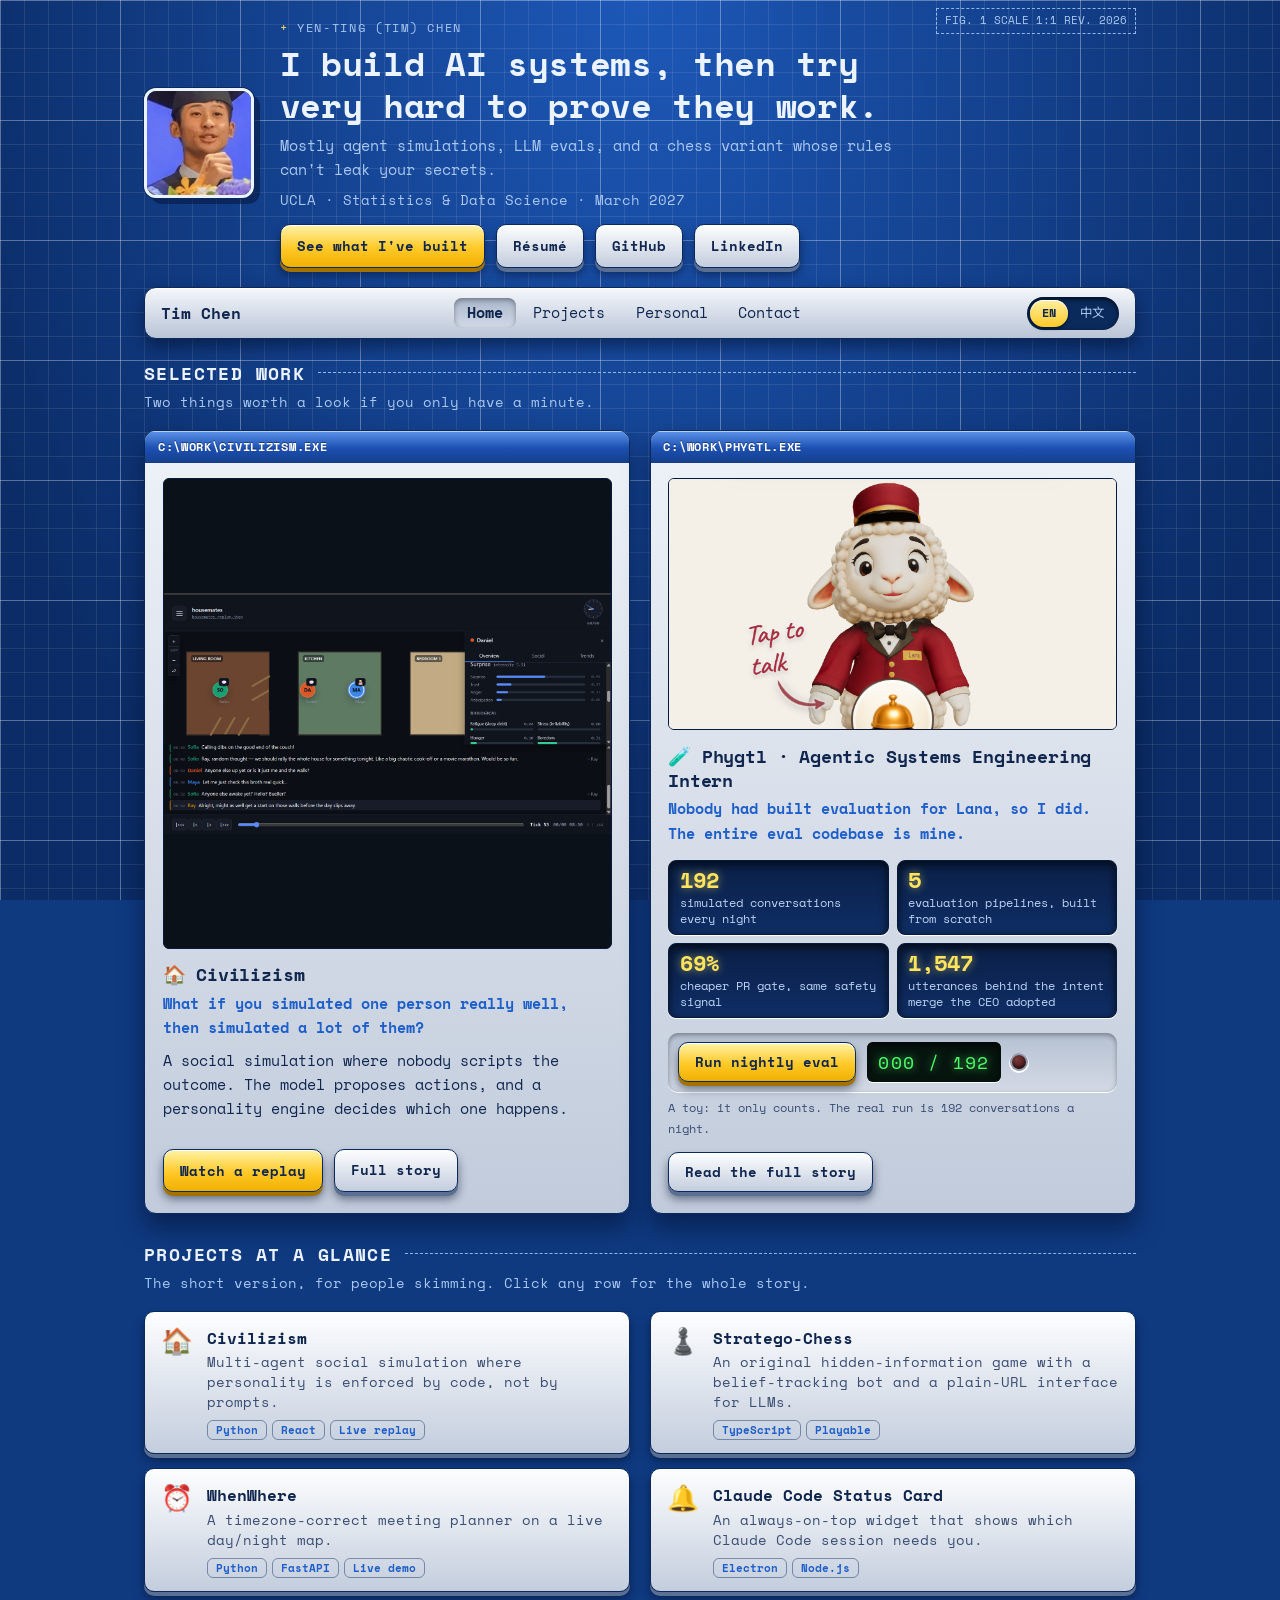
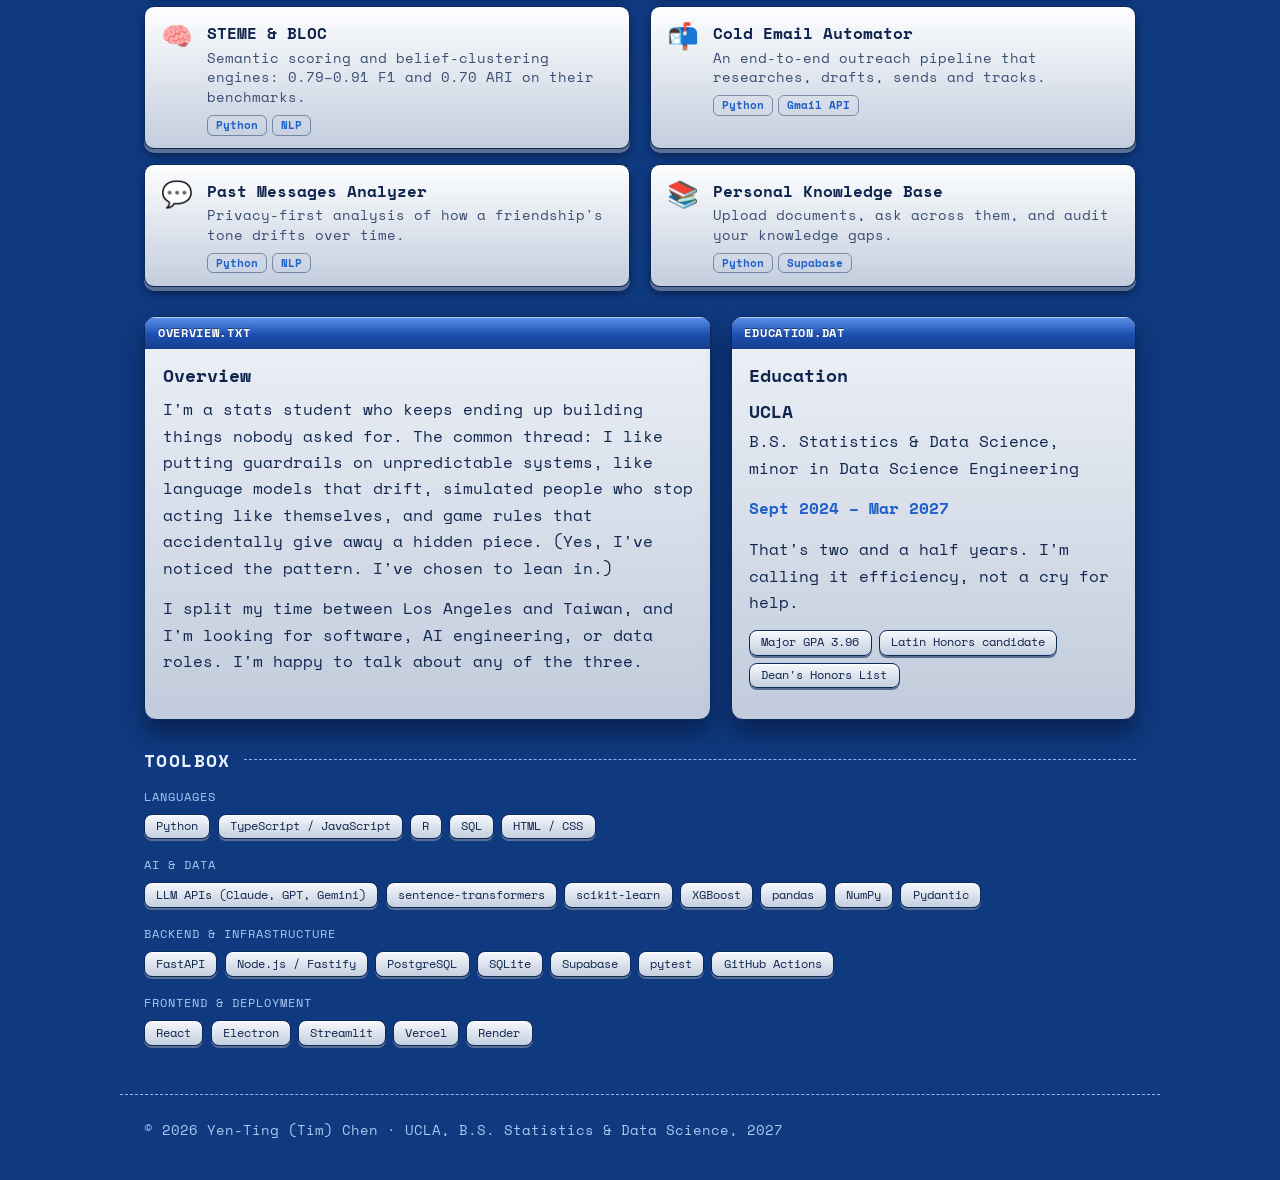
==== index.html @ 6eec53eb "Tighter hero, keycap spacing in popups, equal-height selected-work cards" ====
<!DOCTYPE html>
<html lang="en" data-lang="en">
<head>
  <meta charset="UTF-8">
  <meta name="viewport" content="width=device-width, initial-scale=1">
  <title>Yen-Ting (Tim) Chen | AI Systems &amp; Evaluation, UCLA Statistics &amp; Data Science</title>
  <meta name="description" content="Yen-Ting (Tim) Chen is a UCLA Statistics &amp; Data Science student (B.S. 2027) who builds multi-agent simulations (Civilizism), LLM evaluation systems and hidden-information games. Project stories, live demos and r&eacute;sum&eacute;s.">
  <link rel="canonical" href="https://tim-chen-yen-ting.github.io/">
  <meta name="msvalidate.01" content="0DEE81CCF1E363AD6EDBDA8877C09C7D">
  <meta property="og:type" content="website">
  <meta property="og:site_name" content="Yen-Ting (Tim) Chen">
  <meta property="og:title" content="Yen-Ting (Tim) Chen | AI Systems &amp; Evaluation, UCLA Statistics &amp; Data Science">
  <meta property="og:description" content="Yen-Ting (Tim) Chen is a UCLA Statistics &amp; Data Science student (B.S. 2027) who builds multi-agent simulations (Civilizism), LLM evaluation systems and hidden-information games. Project stories, live demos and r&eacute;sum&eacute;s.">
  <meta property="og:url" content="https://tim-chen-yen-ting.github.io/">
  <meta property="og:image" content="https://tim-chen-yen-ting.github.io/assets/img/civilizism.png">
  <meta property="og:locale" content="en_US">
  <meta property="og:locale:alternate" content="zh_TW">
  <meta name="twitter:card" content="summary_large_image">
  <script type="application/ld+json">{"@context": "https://schema.org", "@type": "Person", "name": "Yen-Ting Chen", "alternateName": ["Tim Chen", "Yen-Ting (Tim) Chen", "陳彥廷"], "url": "https://tim-chen-yen-ting.github.io/", "image": "https://tim-chen-yen-ting.github.io/assets/img/headshot.jpg", "description": "UCLA Statistics & Data Science student (B.S. 2027) who builds multi-agent simulations, LLM evaluation systems and hidden-information games.", "alumniOf": {"@type": "CollegeOrUniversity", "name": "University of California, Los Angeles"}, "knowsAbout": ["Multi-agent simulation", "LLM evaluation", "Statistics", "Machine learning", "Natural language processing", "Software engineering"], "sameAs": ["https://github.com/Tim-Chen-Yen-Ting", "https://www.linkedin.com/in/tim-chen-yen-ting"]}</script>
  <meta name="color-scheme" content="dark">
  <script>document.documentElement.classList.add("js");</script>
<link rel="preconnect" href="https://fonts.googleapis.com">
  <link rel="preconnect" href="https://fonts.gstatic.com" crossorigin>
  <link rel="stylesheet" href="https://fonts.googleapis.com/css2?family=Space+Mono:ital,wght@0,400;0,700;1,400&family=Noto+Sans+TC:wght@400;700&display=swap">
  <link rel="stylesheet" href="style.css?v=0407038a">
</head>
<body data-tab="home">
  <!-- Masthead: only shown on the About (home) tab. The tab bar below it sticks to the top on scroll. -->
  <div class="masthead">
    <div class="hero">
      <img class="headshot" src="assets/img/headshot.jpg" alt="Photo of Tim Chen" width="140" height="140">
      <div>
        <p class="eyebrow"><span lang="en">Yen-Ting (Tim) Chen</span><span lang="zh-Hant">陳彥廷 (Tim)</span></p>
        <h1><span lang="en">I build AI systems, then try very hard to prove they work.</span><span lang="zh-Hant">我打造 AI 系統，然後拚命證明它們真的有用。</span></h1>
        <p class="tagline" lang="en">Mostly agent simulations, LLM evals, and a chess variant whose rules can't leak your secrets.</p>
<p class="tagline" lang="zh-Hant">主要是多代理人模擬、LLM 評測，還有一款規則不會洩漏你秘密的西洋棋變體。</p>
        <p class="hero-meta"><span lang="en">UCLA · Statistics &amp; Data Science · March 2027</span><span lang="zh-Hant">UCLA · 統計與資料科學 · 2027 年 3 月</span></p>
        <p class="links">
          <a class="button" href="#projects"><span lang="en">See what I've built</span><span lang="zh-Hant">看看我做了什麼</span></a>
          <button type="button" class="button ghost" data-open="d-resume"><span lang="en">Résumé</span><span lang="zh-Hant">履歷</span></button>
          <a class="button ghost" href="https://github.com/Tim-Chen-Yen-Ting"><span lang="en">GitHub</span><span lang="zh-Hant">GitHub</span></a>
          <a class="button ghost" href="https://www.linkedin.com/in/tim-chen-yen-ting"><span lang="en">LinkedIn</span><span lang="zh-Hant">LinkedIn</span></a>
        </p>
      </div>
    </div>
  </div>

  <div class="tabbar">
    <div class="tabbar-inner">
      <a class="logo" href="#home"><span lang="en">Tim Chen</span><span lang="zh-Hant">陳彥廷 (Tim)</span></a>
      <nav id="tabs" aria-label="Sections">
        <a href="#home"><span lang="en">Home</span><span lang="zh-Hant">首頁</span></a>
        <a href="#projects"><span lang="en">Projects</span><span lang="zh-Hant">專案</span></a>
        <a href="#personal"><span lang="en">Personal</span><span lang="zh-Hant">個人</span></a>
        <a href="#contact"><span lang="en">Contact</span><span lang="zh-Hant">聯絡</span></a>
      </nav>
      <div class="lang-toggle" role="group" aria-label="Language">
        <button type="button" data-set-lang="en">EN</button>
        <button type="button" data-set-lang="zh-Hant">中文</button>
      </div>
    </div>
  </div>

  <main>

    <!-- ===================== 1. ABOUT ===================== -->
    <section class="panel" id="panel-home" aria-label="Home">
      <div class="block selected">
        <h2><span lang="en">Selected work</span><span lang="zh-Hant">精選作品</span></h2>
        <p class="meta" lang="en">Two things worth a look if you only have a minute.</p>
<p class="meta" lang="zh-Hant">如果你只有一分鐘，看這兩樣就夠了。</p>
        <div class="selected-grid">
          <div class="selected-card clickable" role="button" tabindex="0" data-open="d-civilizism" data-title="C:\WORK\CIVILIZISM.EXE">
            <img class="thumb-wide" src="assets/img/civilizism.png" alt="Civilizism replay viewer" loading="lazy">
            <h3>🏠 Civilizism</h3>
            <p class="hook" lang="en">What if you simulated one person really well, then simulated a lot of them?</p>
<p class="hook" lang="zh-Hant">如果你把一個人模擬得夠好，再模擬很多個，會怎樣？</p>
            <p lang="en">A social simulation where nobody scripts the outcome. The model proposes actions, and a personality engine decides which one happens.</p>
<p lang="zh-Hant">一個沒人編劇本的社會模擬。模型負責提議行動，由人格引擎決定哪一個真的發生。</p>
            <p class="links"><a class="button" href="https://civilizism.vercel.app/viewer"><span lang="en">Watch a replay</span><span lang="zh-Hant">觀看回放</span></a> <button type="button" class="button ghost" data-open="d-civilizism"><span lang="en">Full story</span><span lang="zh-Hant">完整故事</span></button></p>
          </div>
          <div class="selected-card clickable" role="button" tabindex="0" data-open="d-phygtl" data-title="C:\WORK\PHYGTL.EXE">
            <img class="thumb-wide" src="assets/img/lana_wide.png" alt="Lana, Phygtl's AI concierge" loading="lazy">
            <h3>🧪 <span lang="en">Phygtl · Agentic Systems Engineering Intern</span><span lang="zh-Hant">Phygtl · Agentic Systems Engineering 實習生</span></h3>
            <p class="hook" lang="en">Nobody had built evaluation for Lana, so I did. The entire eval codebase is mine.</p>
<p class="hook" lang="zh-Hant">沒有人替 Lana 建過評測，所以我來建。整個 eval 程式碼庫都是我的。</p>
            <div class="stats">
              <div class="stat"><b>192</b><span><span lang="en">simulated conversations every night</span><span lang="zh-Hant">每晚的模擬對話</span></span></div>
              <div class="stat"><b>5</b><span><span lang="en">evaluation pipelines, built from scratch</span><span lang="zh-Hant">從零打造的評測管線</span></span></div>
              <div class="stat"><b>69%</b><span><span lang="en">cheaper PR gate, same safety signal</span><span lang="zh-Hant">PR 閘門成本降低，安全訊號不變</span></span></div>
              <div class="stat"><b>1,547</b><span><span lang="en">utterances behind the intent merge the CEO adopted</span><span lang="zh-Hant">支撐意圖合併的測試句數，CEO 採納</span></span></div>
            </div>
            <div class="gizmo">
              <button type="button" class="button" id="runbtn"><span lang="en">Run nightly eval</span><span lang="zh-Hant">執行每晚評測</span></button>
              <span class="lcd" id="lcd" role="status" aria-live="polite">000 / 192</span>
              <i class="led" id="led" aria-hidden="true"></i>
            </div>
            <p class="note" lang="en">A toy: it only counts. The real run is 192 conversations a night.</p>
<p class="note" lang="zh-Hant">只是個玩具，只會數數。真正的評測每晚跑 192 場對話。</p>
            <p class="links"><button type="button" class="button ghost" data-open="d-phygtl"><span lang="en">Read the full story</span><span lang="zh-Hant">閱讀完整故事</span></button></p>
          </div>
        </div>
      </div>


      <div class="block">
        <h2><span lang="en">Projects at a glance</span><span lang="zh-Hant">專案一覽</span></h2>
        <p class="meta" lang="en">The short version, for people skimming. Click any row for the whole story.</p>
<p class="meta" lang="zh-Hant">給快速瀏覽的人看的精簡版。點任何一列看完整故事。</p>
        <div class="glance">
        <button class="glance-item" data-open="d-civilizism">
          <span class="glance-emoji" aria-hidden="true">🏠</span>
          <span class="glance-main">
            <span class="glance-title">Civilizism</span>
            <span class="glance-text"><span lang="en">Multi-agent social simulation where personality is enforced by code, not by prompts.</span><span lang="zh-Hant">多代理人社會模擬：人格由程式碼強制執行，而不是靠 prompt。</span></span>
            <span class="glance-badges"><i>Python</i><i>React</i><i><span lang="en">Live replay</span><span lang="zh-Hant">線上回放</span></i></span>
          </span>
        </button>
        <button class="glance-item" data-open="d-stratego">
          <span class="glance-emoji" aria-hidden="true">♟️</span>
          <span class="glance-main">
            <span class="glance-title"><span lang="en">Stratego-Chess</span><span lang="zh-Hant">行軍西洋棋</span></span>
            <span class="glance-text"><span lang="en">An original hidden-information game with a belief-tracking bot and a plain-URL interface for LLMs.</span><span lang="zh-Hant">原創的暗棋遊戲，有追蹤信念的機器人，以及讓 LLM 用純網址對戰的介面。</span></span>
            <span class="glance-badges"><i>TypeScript</i><i><span lang="en">Playable</span><span lang="zh-Hant">可試玩</span></i></span>
          </span>
        </button>
        <button class="glance-item" data-open="d-whenwhere">
          <span class="glance-emoji" aria-hidden="true">⏰</span>
          <span class="glance-main">
            <span class="glance-title">WhenWhere</span>
            <span class="glance-text"><span lang="en">A timezone-correct meeting planner on a live day/night map.</span><span lang="zh-Hant">在即時日夜地圖上、時區正確的會議時間規劃工具。</span></span>
            <span class="glance-badges"><i>Python</i><i>FastAPI</i><i><span lang="en">Live demo</span><span lang="zh-Hant">線上展示</span></i></span>
          </span>
        </button>
        <button class="glance-item" data-open="d-statuscard">
          <span class="glance-emoji" aria-hidden="true">🔔</span>
          <span class="glance-main">
            <span class="glance-title">Claude Code Status Card</span>
            <span class="glance-text"><span lang="en">An always-on-top widget that shows which Claude Code session needs you.</span><span lang="zh-Hant">置頂小工具，告訴你哪個 Claude Code session 在等你。</span></span>
            <span class="glance-badges"><i>Electron</i><i>Node.js</i></span>
          </span>
        </button>
        <button class="glance-item" data-open="d-steme">
          <span class="glance-emoji" aria-hidden="true">🧠</span>
          <span class="glance-main">
            <span class="glance-title">STEME &amp; BLOC</span>
            <span class="glance-text"><span lang="en">Semantic scoring and belief-clustering engines: 0.79–0.91 F1 and 0.70 ARI on their benchmarks.</span><span lang="zh-Hant">語意評分與信念分群引擎：基準測試 F1 為 0.79–0.91，ARI 為 0.70。</span></span>
            <span class="glance-badges"><i>Python</i><i>NLP</i></span>
          </span>
        </button>
        <button class="glance-item" data-open="d-coldemail">
          <span class="glance-emoji" aria-hidden="true">📬</span>
          <span class="glance-main">
            <span class="glance-title">Cold Email Automator</span>
            <span class="glance-text"><span lang="en">An end-to-end outreach pipeline that researches, drafts, sends and tracks.</span><span lang="zh-Hant">端到端的開發信流程：研究、撰寫、寄出、追蹤。</span></span>
            <span class="glance-badges"><i>Python</i><i>Gmail API</i></span>
          </span>
        </button>
        <button class="glance-item" data-open="d-messages">
          <span class="glance-emoji" aria-hidden="true">💬</span>
          <span class="glance-main">
            <span class="glance-title">Past Messages Analyzer</span>
            <span class="glance-text"><span lang="en">Privacy-first analysis of how a friendship's tone drifts over time.</span><span lang="zh-Hant">以隱私為先，分析一段友情的語氣如何隨時間漂移。</span></span>
            <span class="glance-badges"><i>Python</i><i>NLP</i></span>
          </span>
        </button>
        <button class="glance-item" data-open="d-pkb">
          <span class="glance-emoji" aria-hidden="true">📚</span>
          <span class="glance-main">
            <span class="glance-title"><span lang="en">Personal Knowledge Base</span><span lang="zh-Hant">個人知識庫</span></span>
            <span class="glance-text"><span lang="en">Upload documents, ask across them, and audit your knowledge gaps.</span><span lang="zh-Hant">上傳文件、跨文件提問，並審計你的知識缺口。</span></span>
            <span class="glance-badges"><i>Python</i><i>Supabase</i></span>
          </span>
        </button>
        </div>
      </div>

      <div class="two-col">
        <div class="block" data-title="OVERVIEW.TXT">
          <h2><span lang="en">Overview</span><span lang="zh-Hant">概覽</span></h2>
          <p lang="en">I'm a stats student who keeps ending up building things nobody asked for. The common thread: I like putting guardrails on unpredictable systems, like language models that drift, simulated people who stop acting like themselves, and game rules that accidentally give away a hidden piece. (Yes, I've noticed the pattern. I've chosen to lean in.)</p>
<p lang="zh-Hant">我是個統計系學生，老是在做一些沒人拜託我做的東西。共通點是：我喜歡替不可預測的系統套上護欄，例如會漂移的語言模型、演著演著就不像自己的模擬人物，還有不小心洩漏暗棋的遊戲規則。（對，我注意到這個規律了，而且我決定擁抱它。）</p>
          <p lang="en">I split my time between Los Angeles and Taiwan, and I'm looking for software, AI engineering, or data roles. I'm happy to talk about any of the three.</p>
<p lang="zh-Hant">我的時間分在洛杉磯和台灣之間，正在找軟體工程、AI 工程或資料相關的工作，三種都很樂意聊。</p>
        </div>
        <div class="block" data-title="EDUCATION.DAT">
          <h2><span lang="en">Education</span><span lang="zh-Hant">學歷</span></h2>
          <p class="edu-school">UCLA</p>
          <p lang="en">B.S. Statistics &amp; Data Science, minor in Data Science Engineering</p>
<p lang="zh-Hant">統計與資料科學學士，輔修資料科學工程</p>
          <p class="edu-dates"><span lang="en">Sept 2024 – Mar 2027</span><span lang="zh-Hant">2024 年 9 月 – 2027 年 3 月</span></p>
          <p lang="en">That's two and a half years. I'm calling it efficiency, not a cry for help.</p>
<p lang="zh-Hant">兩年半。我稱之為效率，不是求救訊號。</p>
          <p class="chips"><span><span lang="en">Major GPA 3.96</span><span lang="zh-Hant">主修 GPA 3.96</span></span><span><span lang="en">Latin Honors candidate</span><span lang="zh-Hant">拉丁榮譽候選</span></span><span><span lang="en">Dean's Honors List</span><span lang="zh-Hant">院長榮譽榜</span></span></p>
        </div>
      </div>

      <div class="block">
        <h2><span lang="en">Toolbox</span><span lang="zh-Hant">工具箱</span></h2>
        <div class="toolbox">
          <p class="tool-label"><span lang="en">Languages</span><span lang="zh-Hant">程式語言</span></p>
          <p class="chips"><span>Python</span><span>TypeScript / JavaScript</span><span>R</span><span>SQL</span><span>HTML / CSS</span></p>
          <p class="tool-label"><span lang="en">AI &amp; data</span><span lang="zh-Hant">AI 與資料</span></p>
          <p class="chips"><span><span lang="en">LLM APIs (Claude, GPT, Gemini)</span><span lang="zh-Hant">LLM API（Claude、GPT、Gemini）</span></span><span>sentence-transformers</span><span>scikit-learn</span><span>XGBoost</span><span>pandas</span><span>NumPy</span><span>Pydantic</span></p>
          <p class="tool-label"><span lang="en">Backend &amp; infrastructure</span><span lang="zh-Hant">後端與基礎設施</span></p>
          <p class="chips"><span>FastAPI</span><span>Node.js / Fastify</span><span>PostgreSQL</span><span>SQLite</span><span>Supabase</span><span>pytest</span><span>GitHub Actions</span></p>
          <p class="tool-label"><span lang="en">Frontend &amp; deployment</span><span lang="zh-Hant">前端與部署</span></p>
          <p class="chips"><span>React</span><span>Electron</span><span>Streamlit</span><span>Vercel</span><span>Render</span></p>
        </div>
      </div>
    </section>

    <!-- ===================== 2. PROJECTS ===================== -->
    <section class="panel" id="panel-projects" aria-label="Projects">
      <h2 class="panel-title"><span lang="en">Projects</span><span lang="zh-Hant">專案</span></h2>
      <p class="panel-sub" lang="en">Click anything for the full story: the problem, the fix, and the bugs that made me question my life choices.</p>
<p class="panel-sub" lang="zh-Hant">點任何一張卡片看完整故事：問題、解法，還有那些讓我懷疑人生的 bug。</p>

      <div class="gallery">

        <button class="tile" data-open="d-civilizism" data-title="C:\WORK\CIVILIZISM.EXE">
          <span class="thumb "><img src="assets/img/civilizism.png" alt="Civilizism replay viewer" loading="lazy"></span>
          <span class="tile-body">
            <span class="tile-title">🏠 Civilizism</span>
            <span class="tile-q"><span lang="en">What if you simulated one person really well, then simulated a lot of them?</span><span lang="zh-Hant">如果你把一個人模擬得夠好，再模擬很多個，會怎樣？</span></span>
            <span class="tile-a"><span lang="en">A social simulation where nobody scripts the outcome. Beliefs and relationships are just a side effect.</span><span lang="zh-Hant">一個沒人編劇本的社會模擬。信念與關係只是副作用。</span></span>
            <span class="tile-more"><span lang="en">Open →</span><span lang="zh-Hant">展開 →</span></span>
          </span>
        </button>
        <button class="tile" data-open="d-stratego" data-title="C:\WORK\STRATEGO.EXE">
          <span class="thumb "><img src="assets/img/stratego.png" alt="Stratego-Chess game screenshot" loading="lazy"></span>
          <span class="tile-body">
            <span class="tile-title"><span lang="en">♟️ Stratego-Chess</span><span lang="zh-Hant">♟️ 行軍西洋棋 Stratego-Chess</span></span>
            <span class="tile-q"><span lang="en">What if chess no longer has a 100% capture rate?</span><span lang="zh-Hant">如果西洋棋的吃子不再是 100% 成功呢？</span></span>
            <span class="tile-a"><span lang="en">The child of Chess and Stratego. Pieces move like chess, but secret ranks decide who wins the fight.</span><span lang="zh-Hant">西洋棋和行軍棋的孩子。棋子走法像西洋棋，但暗藏的階級決定誰贏。</span></span>
            <span class="tile-more"><span lang="en">Open →</span><span lang="zh-Hant">展開 →</span></span>
          </span>
        </button>
        <button class="tile" data-open="d-whenwhere" data-title="C:\WORK\WHENWHERE.EXE">
          <span class="thumb "><img src="assets/img/whenwhere.png" alt="WhenWhere world map" loading="lazy"></span>
          <span class="tile-body">
            <span class="tile-title">⏰ WhenWhere</span>
            <span class="tile-q"><span lang="en">What if you need to find some time to meet a friend on the other side of the globe?</span><span lang="zh-Hant">如果你要跟地球另一端的朋友找時間見面呢？</span></span>
            <span class="tile-a"><span lang="en">A day/night map that shows when everyone overlaps, and who else could still join.</span><span lang="zh-Hant">在日夜地圖上看大家的空檔何時重疊，還有哪些城市也能加入。</span></span>
            <span class="tile-more"><span lang="en">Open →</span><span lang="zh-Hant">展開 →</span></span>
          </span>
        </button>
        <button class="tile" data-open="d-statuscard" data-title="C:\WORK\STATUSCARD.EXE">
          <span class="thumb contain"><img src="assets/img/statuscard.png" alt="Claude Code Status Card" loading="lazy"></span>
          <span class="tile-body">
            <span class="tile-title">🔔 Claude Code Status Card</span>
            <span class="tile-q"><span lang="en">What if you could tell which Claude Code session needs you without alt-tabbing through all of them?</span><span lang="zh-Hant">如果你不用切視窗，就知道哪個 Claude Code session 在等你呢？</span></span>
            <span class="tile-a"><span lang="en">A tiny always-on-top card per session: blue is working, red is &quot;come here&quot;, green is done.</span><span lang="zh-Hant">每個 session 一張置頂小卡：藍色是工作中，紅色是「快過來」，綠色是完成。</span></span>
            <span class="tile-more"><span lang="en">Open →</span><span lang="zh-Hant">展開 →</span></span>
          </span>
        </button>
        <button class="tile" data-open="d-steme" data-title="C:\WORK\STEME.EXE">
          <span class="thumb contain"><img src="assets/img/steme_bloc.png" alt="STEME and BLOC benchmark results" loading="lazy"></span>
          <span class="tile-body">
            <span class="tile-title">🧠 STEME &amp; BLOC</span>
            <span class="tile-q"><span lang="en">What if you could turn &quot;sincerity&quot; into a number without calling an LLM every time?</span><span lang="zh-Hant">如果不用每次呼叫 LLM，就能把「真誠」變成數字呢？</span></span>
            <span class="tile-a"><span lang="en">Two research engines under Civilizism: semantic scoring and incremental belief clustering.</span><span lang="zh-Hant">Civilizism 底下的兩個研究引擎：語意評分與增量式信念分群。</span></span>
            <span class="tile-more"><span lang="en">Open →</span><span lang="zh-Hant">展開 →</span></span>
          </span>
        </button>
        <button class="tile" data-open="d-coldemail" data-title="C:\WORK\COLDEMAIL.EXE">
          <span class="thumb "><img src="assets/img/coldemail.png" alt="Cold Email Automator pipeline diagram" loading="lazy"></span>
          <span class="tile-body">
            <span class="tile-title">📬 Cold Email Automator</span>
            <span class="tile-q"><span lang="en">What if the job hunt did its own legwork?</span><span lang="zh-Hant">如果求職的跑腿工作能自己做完呢？</span></span>
            <span class="tile-a"><span lang="en">Researches who to contact, drafts a note around something specific, sends it, tracks replies.</span><span lang="zh-Hant">研究該聯絡誰、圍繞一個具體切入點寫信、寄出、追蹤回覆。</span></span>
            <span class="tile-more"><span lang="en">Open →</span><span lang="zh-Hant">展開 →</span></span>
          </span>
        </button>
        <button class="tile" data-open="d-messages" data-title="C:\WORK\MESSAGES.EXE">
          <span class="thumb "><img src="assets/img/messages.png" alt="Past Messages Analyzer pipeline diagram" loading="lazy"></span>
          <span class="tile-body">
            <span class="tile-title">💬 Past Messages Analyzer</span>
            <span class="tile-q"><span lang="en">What if you could watch a friendship's tone drift over time?</span><span lang="zh-Hant">如果你能看見一段友情的語氣如何隨時間漂移呢？</span></span>
            <span class="tile-a"><span lang="en">Turns old Messenger and Instagram exports into a database and tracks the drift. Weirdly emotional for stats.</span><span lang="zh-Hant">把舊的 Messenger 與 Instagram 紀錄變成資料庫並追蹤漂移。對統計專題來說情緒過於豐富。</span></span>
            <span class="tile-more"><span lang="en">Open →</span><span lang="zh-Hant">展開 →</span></span>
          </span>
        </button>
        <button class="tile" data-open="d-pkb" data-title="C:\WORK\PKB.EXE">
          <span class="thumb "><img src="assets/img/pkb.png" alt="Personal Knowledge Base chat screen" loading="lazy"></span>
          <span class="tile-body">
            <span class="tile-title">📚 Personal Knowledge Base</span>
            <span class="tile-q"><span lang="en">What if your notes could tell you what you're missing?</span><span lang="zh-Hant">如果你的筆記能告訴你還缺什麼呢？</span></span>
            <span class="tile-a"><span lang="en">Drop in documents, ask questions across them, and get an audit of where the gaps are.</span><span lang="zh-Hant">丟進文件、跨文件提問，還有知識缺口審計。</span></span>
            <span class="tile-more"><span lang="en">Open →</span><span lang="zh-Hant">展開 →</span></span>
          </span>
        </button>
      </div>
    </section>

    <!-- ===================== 3. PERSONAL ===================== -->
    <section class="panel" id="panel-personal" aria-label="Personal">
      <h2 class="panel-title"><span lang="en">The non-work me</span><span lang="zh-Hant">工作以外的我</span></h2>
      <p class="panel-sub" lang="en">Strong opinions, held loosely. Mostly about anime and food.</p>
<p class="panel-sub" lang="zh-Hant">強烈的意見，鬆鬆地持有。主要關於動漫和食物。</p>

      <article class="block novel" data-title="NOVEL.DOC">
        <h3><span lang="en">📖 The Unobserved</span><span lang="zh-Hant">📖 《未然？已然。》</span></h3>
        <p class="hook" lang="en">What if your power depended on how sharply you understood reality?</p>
<p class="hook" lang="zh-Hant">如果你的力量取決於你對現實理解得多銳利呢？</p>
        <p class="meta" lang="en">An original fantasy novel · Traditional Chinese · in progress</p>
<p class="meta" lang="zh-Hant">原創奇幻小說 · 繁體中文 · 撰寫中</p>
        <p lang="en">In this world, every attack on a living opponent gets turned into a hallucination, so their body stays untouched until you break their mind first. At the center are a boy who sealed away his ability to feel, and a girl who senses every possibility, including the ones she kills by choosing.</p>
<p lang="zh-Hant">在這個世界裡，對活人的任何攻擊都會被轉化成幻覺，所以在你擊潰對方的心智之前，他的身體毫髮無傷。故事中心是一個封印了感受能力的少年，和一個能感知所有可能性、包括她因做出選擇而扼殺的那些可能性的少女。</p>
        <p lang="en">Right now it's a world, a cast, and a storyboard through the first arc, planned to run past 800,000 words. The prose is the part I'm putting off. (The plan is AI help filling in between my beats, with me reviewing, and the repo says so openly.)</p>
<p lang="zh-Hant">目前它是一個世界、一群角色，以及涵蓋第一篇章的分鏡，預計寫到超過 80 萬字。正文是我在拖延的部分。（計畫是由 AI 在我的劇情節點之間補寫、我負責審稿，而且 repo 裡有公開寫明。）</p>
        <p class="links"><a class="button ghost" href="https://github.com/Tim-Chen-Yen-Ting/Design-The_Unobserved"><span lang="en">Read the world design</span><span lang="zh-Hant">閱讀世界設定</span></a></p>
      </article>

      <h3 class="subhead"><span lang="en">Favorites</span><span lang="zh-Hant">最愛</span></h3>
      <div class="facts">
        <article class="fact" data-title="FAVORITE.DAT">
          <p class="fact-label">🏐 <span lang="en">Sport</span><span lang="zh-Hant">運動</span></p>
          <p lang="en">Volleyball. I play badly, but who can reject a sport that gives you a valid excuse to roll on the floor? Also, Haikyu is fire.</p>
<p lang="zh-Hant">排球。我打得很爛，但誰能拒絕一個讓你有正當理由在地上打滾的運動？還有，《排球少年》超神。</p>
        </article>
        <article class="fact" data-title="FAVORITE.DAT">
          <p class="fact-label">🏴‍☠️ <span lang="en">Anime</span><span lang="zh-Hant">動漫</span></p>
          <p lang="en">One Piece. The only anime better than One Piece is One Piece before the time skip. After the time skip... that's hard to say... Oda, I know you can do better.</p>
<p lang="zh-Hant">《海賊王》。唯一比《海賊王》更好看的動漫，是時間跳躍前的《海賊王》。時間跳躍後嘛…這不好說…尾田老師，我知道你可以更好的。</p>
        </article>
        <article class="fact" data-title="FAVORITE.DAT">
          <p class="fact-label">📚 <span lang="en">Light novel</span><span lang="zh-Hant">輕小說</span></p>
          <p lang="en">No Game No Life. Yuu Kamiya, where is the new volume? It's been ten years. Also, your books are a bit too smart for me, but that's what a battle of wits is.</p>
<p lang="zh-Hant">《遊戲人生》。榎宮祐老師，新的一集呢？已經十年了。還有，你的書對我來說有點太聰明了，但這就是鬥智。</p>
        </article>
        <article class="fact" data-title="FAVORITE.DAT">
          <p class="fact-label">🎤 <span lang="en">Artist</span><span lang="zh-Hant">歌手</span></p>
          <p lang="en">The globally renowned pick: JJ Lin. The hot take: Ren Ran, no hesitation. I have a 15-hour Spotify playlist of only Ren Ran songs, and I didn't even know Spotify had that many.</p>
<p lang="zh-Hant">舉世聞名的選擇：林俊傑。冷門的看法：任然，毫不猶豫。我有一個 15 小時、全是任然的 Spotify 歌單，我甚至不知道 Spotify 上有那麼多任然的歌。</p>
        </article>
        <article class="fact" data-title="FAVORITE.DAT">
          <p class="fact-label">🍜 <span lang="en">Food</span><span lang="zh-Hant">食物</span></p>
          <p lang="en">Lu wei (Taiwanese braised street snacks), no hesitation. Stir-fried noodles are a close second. In the US the closest thing is malatang, which is somehow expensive, so my US pick is Chick-fil-A. Thinking about it is making me want some right now.</p>
<p lang="zh-Hant">滷味，毫不猶豫。炒麵是第二名。在美國最接近的是麻辣燙，但它貴得莫名其妙，所以我的美國首選是 Chick-fil-A。想到這裡我現在就想吃。</p>
        </article>
        <article class="fact" data-title="FAVORITE.DAT">
          <p class="fact-label">🐻 <span lang="en">School</span><span lang="zh-Hant">學校</span></p>
          <p lang="en">U! C! L! A! Fight, fight, fight! I'm convinced the eight clap is written in our DNA.</p>
<p lang="zh-Hant">U！C！L！A！Fight, fight, fight！我深信八拍掌（eight clap）已經寫進我們的 DNA 裡。</p>
        </article>
        <article class="fact" data-title="FAVORITE.DAT">
          <p class="fact-label">💬 <span lang="en">Quote</span><span lang="zh-Hant">名言</span></p>
          <p lang="en">&quot;We do these things not because they are easy, but because we thought they were going to be easy.&quot; John F. Kennedy did not say this. Maciej Cegłowski did.</p>
<p lang="zh-Hant">「我們做這些事，不是因為它們容易，而是因為我們以為它們會很容易。」甘迺迪沒說過這句話，是 Maciej Cegłowski 說的。</p>
        </article>
        <article class="fact" data-title="FAVORITE.DAT">
          <p class="fact-label">😴 <span lang="en">Spare time</span><span lang="zh-Hant">閒暇時間</span></p>
          <p lang="en">Sleep and reading light novels when I'm broke, whiskey tasting when I'm rich. I'm a college student, so you can guess which one wins.</p>
<p lang="zh-Hant">窮的時候睡覺、看輕小說，有錢的時候品威士忌。我是大學生，所以你可以猜猜哪個比較常發生。</p>
        </article>
      </div>
    </section>

    <!-- ===================== 4. CONTACT ===================== -->
    <section class="panel" id="panel-contact" aria-label="Contact">
      <h2 class="panel-title"><span lang="en">Say hi</span><span lang="zh-Hant">打聲招呼</span></h2>
      <p class="panel-sub" lang="en">Email is the fastest way to reach me. I split my time between the US and Taiwan, so phone reception is a coin flip.</p>
<p class="panel-sub" lang="zh-Hant">最快的聯絡方式是電子郵件。我的時間分在美國和台灣之間，所以手機訊號是擲硬幣。</p>

      <p class="links">
        <a class="button" href="mailto:timchen56789@gmail.com"><span lang="en">Email</span><span lang="zh-Hant">寄信</span></a>
        <a class="button ghost" href="https://www.linkedin.com/in/tim-chen-yen-ting"><span lang="en">LinkedIn</span><span lang="zh-Hant">LinkedIn</span></a>
        <a class="button ghost" href="https://github.com/Tim-Chen-Yen-Ting"><span lang="en">GitHub</span><span lang="zh-Hant">GitHub</span></a>
      </p>

      <h3 class="subhead"><span lang="en">Resumes</span><span lang="zh-Hant">履歷</span></h3>
      <p class="panel-sub" lang="en">Same person, three framings. Grab whichever fits the role.</p>
<p class="panel-sub" lang="zh-Hant">同一個人，三種包裝。挑適合該職缺的那份。</p>
      <div class="downloads">
        <a class="download" href="assets/resumes/YenTing_Tim_Chen_Resume_SWE.pdf"><strong><span lang="en">Software engineering</span><span lang="zh-Hant">軟體工程</span></strong><span>PDF</span></a>
        <a class="download" href="assets/resumes/YenTing_Tim_Chen_Resume_FDE.pdf"><strong><span lang="en">Forward-deployed engineering</span><span lang="zh-Hant">Forward-deployed 工程</span></strong><span>PDF</span></a>
        <a class="download" href="assets/resumes/YenTing_Tim_Chen_Resume_StatsDS.pdf"><strong><span lang="en">Statistics &amp; data science</span><span lang="zh-Hant">統計與資料科學</span></strong><span>PDF</span></a>
        <a class="download" href="assets/resumes/YenTing_Tim_Chen_CV.pdf"><strong><span lang="en">Full CV</span><span lang="zh-Hant">完整 CV</span></strong><span><span lang="en">PDF · everything, all of it</span><span lang="zh-Hant">PDF · 全部，一個不漏</span></span></a>
      </div>

      <div class="two-col">
        <div class="block" data-title="CHEAT_SHEET.TXT">
          <h2><span lang="en">The recruiter cheat sheet</span><span lang="zh-Hant">招募人員速查表</span></h2>
          <dl class="cheat"><div class="cheat-row"><dt><span lang="en">Name</span><span lang="zh-Hant">名字</span></dt><dd><span lang="en">Yen-Ting (Tim) Chen. Tim is also on my passport as an alternative name.</span><span lang="zh-Hant">陳彥廷，但我都叫 Tim，護照上也有 Tim 這個別名。</span></dd></div><div class="cheat-row"><dt><span lang="en">Based in</span><span lang="zh-Hant">所在地</span></dt><dd><span lang="en">Los Angeles and Taiwan</span><span lang="zh-Hant">洛杉磯與台灣</span></dd></div><div class="cheat-row"><dt><span lang="en">Languages</span><span lang="zh-Hant">語言</span></dt><dd><span lang="en">English and Mandarin Chinese (Traditional)</span><span lang="zh-Hant">英文與中文（繁體）</span></dd></div><div class="cheat-row"><dt><span lang="en">Graduating</span><span lang="zh-Hant">畢業時間</span></dt><dd><span lang="en">March 2027, UCLA, B.S. Statistics &amp; Data Science</span><span lang="zh-Hant">2027 年 3 月，UCLA 統計與資料科學學士</span></dd></div><div class="cheat-row"><dt><span lang="en">Available</span><span lang="zh-Hant">可到職時間</span></dt><dd><span lang="en">From April 2027</span><span lang="zh-Hant">2027 年 4 月起</span></dd></div><div class="cheat-row"><dt><span lang="en">Looking for</span><span lang="zh-Hant">正在尋找</span></dt><dd><span lang="en">Software, AI engineering, or data roles</span><span lang="zh-Hant">軟體、AI 工程或資料相關職位</span></dd></div><div class="cheat-row"><dt><span lang="en">Most recent role</span><span lang="zh-Hant">最近的職位</span></dt><dd><span lang="en">Agentic Systems Engineering Intern, Phygtl (summer 2026)</span><span lang="zh-Hant">Phygtl 的 Agentic Systems Engineering 實習生（2026 夏季）</span></dd></div></dl>
        </div>
        <div class="block clocks" data-title="WORLD_CLOCK.EXE">
          <h2><span lang="en">Where &amp; when</span><span lang="zh-Hant">在哪、幾點</span></h2>
          <div class="clock-row"><span class="clock-city"><span lang="en">Los Angeles</span><span lang="zh-Hant">洛杉磯</span></span><span class="clock-time" id="clock-la">--:--</span></div>
          <div class="clock-row"><span class="clock-city"><span lang="en">Taipei</span><span lang="zh-Hant">台北</span></span><span class="clock-time" id="clock-tpe">--:--</span></div>
          <p class="note" lang="en">Those are the live local times. Only one of the two does daylight saving, so the gap is 15 or 16 hours depending on the season. If you're scheduling an interview and want an overlap, my WhenWhere project will gladly do the math.</p>
<p class="note" lang="zh-Hant">以上是即時的當地時間。兩地只有一邊實施日光節約時間，所以時差依季節是 15 或 16 小時。如果你要排面試、想找重疊時段，我的 WhenWhere 專案很樂意幫你算。</p>
        </div>
      </div>

      <h3 class="subhead"><span lang="en">Questions you might have</span><span lang="zh-Hant">你可能想問的</span></h3>
      <div class="faqs">
        <details class="faq">
          <summary><span lang="en">Are you authorized to work in the US? Do you need sponsorship?</span><span lang="zh-Hant">你有在美國工作的許可嗎？需要簽證擔保嗎？</span></summary>
          <p lang="en">Yes, I'm authorized to work in the US through F-1 OPT and STEM OPT, and I don't need visa sponsorship. Happy to talk through the details in an interview.</p>
<p lang="zh-Hant">有，我透過 F-1 OPT 與 STEM OPT 取得在美國工作的授權，而且不需要簽證擔保。細節很樂意在面試時聊。</p>
        </details>
        <details class="faq">
          <summary><span lang="en">Which resume should I read?</span><span lang="zh-Hant">我該看哪一份履歷？</span></summary>
          <p lang="en">Hiring for software? Grab the software one. Forward-deployed or customer-facing engineering? The forward-deployed one. Stats or data science? The last one. Can't decide? The full CV has all of it, and I won't be offended by the length.</p>
<p lang="zh-Hant">找軟體工程師？看軟體那份。Forward-deployed 或貼近客戶的工程？看 forward-deployed 那份。統計或資料科學？看最後一份。下不了決定？完整 CV 什麼都有，我不會介意它很長。</p>
        </details>
        <details class="faq">
          <summary><span lang="en">Is Tim your real name?</span><span lang="zh-Hant">Tim 是你的本名嗎？</span></summary>
          <p lang="en">My legal name is Yen-Ting Chen. I go by Tim, and Tim is also listed on my passport as an alternative name, so both are real and both work. Use whichever you like.</p>
<p lang="zh-Hant">我的本名是陳彥廷，但我習慣被叫 Tim，而 Tim 也登記在我的護照上作為別名，所以兩個都是真的、都通用。你喜歡哪個就叫哪個。</p>
        </details>
        <details class="faq">
          <summary><span lang="en">Can I see the private Civilizism code?</span><span lang="zh-Hant">我可以看 Civilizism 的私有程式碼嗎？</span></summary>
          <p lang="en">Yes, on request. The public repo has the architecture, devlogs, research engines and sample outputs. The core simulation lives in a private repo, and I'm happy to walk someone through it.</p>
<p lang="zh-Hant">可以，歡迎提出。公開 repo 有架構文件、開發日誌、研究引擎與範例輸出。核心模擬放在私有 repo 裡，我很樂意帶人走一遍。</p>
        </details>
        <details class="faq">
          <summary><span lang="en">Why is there so much humor on this site?</span><span lang="zh-Hant">為什麼這個網站這麼多玩笑？</span></summary>
          <p lang="en">Because my READMEs, devlogs and commit messages are like this too. You'd have found out eventually, and I'd rather you find out before the interview.</p>
<p lang="zh-Hant">因為我的 README、開發日誌和 commit 訊息也都是這樣。你遲早會發現，我寧可你在面試前就發現。</p>
        </details>
        <details class="faq">
          <summary><span lang="en">Good reasons to email me</span><span lang="zh-Hant">寄信給我的好理由</span></summary>
          <p lang="en">You're hiring for software, AI or data roles. You want to see the private Civilizism code. You found a bug in WhenWhere, or you beat my Stratego-Chess bot. You want to settle the One Piece post-timeskip debate. Or you are Yuu Kamiya, and you have news about No Game No Life.</p>
<p lang="zh-Hant">你在招軟體、AI 或資料相關職位。你想看 Civilizism 的私有程式碼。你在 WhenWhere 找到 bug，或者打贏了我的行軍西洋棋機器人。你想來裁決《海賊王》時間跳躍後的爭議。或者你就是榎宮祐老師，而且帶來了《遊戲人生》的消息。</p>
        </details>
      </div>
    </section>

  </main>

  <footer>
    <p>&copy; <span id="year"></span> <span lang="en">Yen-Ting (Tim) Chen</span><span lang="zh-Hant">陳彥廷 (Tim)</span>&nbsp;·&nbsp;<span lang="en">UCLA, B.S. Statistics &amp; Data Science, 2027</span><span lang="zh-Hant">UCLA 統計與資料科學學士，2027</span></p>
  </footer>

  <!-- ===================== PROJECT DIALOGS ===================== -->

  <dialog class="modal" id="d-phygtl" data-title="C:\WORK\PHYGTL.EXE" data-slug="phygtl" data-section="experience" aria-labelledby="t-phygtl">
    <form method="dialog"><button class="close" aria-label="Close">×</button></form>
    <img class="modal-img portrait" src="assets/img/lana.png" alt="Lana, Phygtl's AI concierge" loading="lazy">
    <h2 id="t-phygtl">🧪 Phygtl · <span lang="en">Agentic Systems Engineering Intern</span><span lang="zh-Hant">Agentic Systems Engineering 實習生</span></h2>
    <p class="hook" lang="en">How do we know whether Lana is doing what she's supposed to do?</p>
<p class="hook" lang="zh-Hant">我們怎麼知道 Lana 有沒有在做她該做的事？</p>
    <h3><span class="num">1</span><span lang="en">The problem</span><span lang="zh-Hant">問題</span></h3>
<p lang="en">Lana is Phygtl's AI concierge: a sheep in a bellhop uniform who helps people find something nearby or share something with their neighbors. She's live in production. When I got there, &quot;is Lana better or worse after this change?&quot; was answered mostly by hope, and quality meant someone chatting with her by hand. (Totally normal for a young product. Also how you get surprised later.) Nobody had built evaluation for her, so the whole eval codebase is mine.</p>
<p lang="zh-Hant">Lana 是 Phygtl 的 AI 管家：一隻穿著飯店服務生制服的小羊，幫人找附近的東西，或和鄰居分享東西。她已經在正式環境上線。我到職時，「這次改動讓 Lana 變好還是變差？」主要靠希望來回答，品質檢查就是有人手動跟她聊天。（對年輕產品來說很正常，也是日後會嚇到你的原因。）沒有人替她建過評測，所以整個 eval 程式碼庫都是我的。</p>
    <h3><span class="num">2</span><span lang="en">My solution</span><span lang="zh-Hant">我的解法</span></h3>
<p lang="en">My first task was going from manual QA to a simulation environment. Six AI mock users with deliberately different personas hold <strong>192 conversations</strong> with Lana <em>every night</em> (6 personas × 32 seeds across 7 buckets, each seed testing one specific behavior), like a performance review she can't skip. Then <strong>five evaluation pipelines</strong> read those conversations: core conversational evaluation, claim extraction and personal-data checks, a matcher and unlock flow, conversational policy and safety, and automated triage of whatever the others flagged.</p>
<p lang="zh-Hant">我的第一個任務，是從手動 QA 走向模擬環境。六個人格刻意各異的 AI 模擬使用者，<em>每天晚上</em>都會和 Lana 進行 <strong>192 場對話</strong>（6 個人格 × 7 個類別共 32 個種子，每個種子只測一種特定行為），像一場她逃不掉的績效考核。接著由<strong>五條評測管線</strong>讀這些對話：核心對話評測、資訊擷取與個資檢查、配對與解鎖流程、對話政策與安全，以及自動分流其他管線標出的問題。</p>
<p lang="en">On top of that came regression checks and CI/CD that answer the real question: are we making Lana better or worse? A pull-request gate blocks a deploy on any regression above 5% on an axis, or any new hard failure.</p>
<p lang="zh-Hant">再往上疊的是回歸檢查與 CI/CD，用來回答真正的問題：我們是讓 Lana 變好還是變差？Pull request 閘門會在任何指標退步超過 5%、或出現任何新的硬性失敗時擋下部署。</p>
    <h3><span class="num">3</span><span lang="en">Challenges &amp; fun stories</span><span lang="zh-Hant">挑戰與趣事</span></h3>
<p lang="en">Before I trusted any of it, I let the simulation run one full pass, then went through the results stored in the dev database by hand, labeling every verdict as a true positive, true negative, false positive or false negative, and tuned my tests (the mock users and the checks) accordingly. Unglamorous, and the reason the rest could be trusted. Later, a measured audit found my own mock user breaking character in 13 of 102 conversations (12.7%), and I fixed that so a failure would mean something about Lana, not about my simulator.</p>
<p lang="zh-Hant">在我信任這一切之前，我先讓模擬完整跑一輪，再手動檢視存在開發資料庫裡的結果，把每一個判定標成真陽性、真陰性、偽陽性或偽陰性，並據此調整我的測試（模擬使用者和各項檢查）。一點也不光鮮，但後面的一切能被信任就是靠它。後來一次量化審查發現，我自己的模擬使用者在 102 場對話中有 13 場（12.7%）出戲，我把它修好，讓失敗代表的是 Lana 的問題，而不是我模擬器的問題。</p>
<p lang="en">The core idea is to split every check by <em>how it can fail</em>. If the right answer is known by construction (a banned word, a planted piece of personal data), plain code checks it, because a flaky check poisons a deploy gate. Only the truly subjective questions, like &quot;warm, but not sycophantic?&quot;, go to an LLM judge. And every check ships with a test that feeds it a deliberate violation, because a green run means nothing if the check can't fail. (Yes, I wrote tests for my tests. No, I don't feel bad about it.)</p>
<p lang="zh-Hant">核心想法是依「失敗方式」拆分每一項檢查。如果正確答案在設計上就已知（禁用詞、刻意埋進去的個資），就用純程式碼檢查，因為不穩定的檢查會毒害部署閘門。只有真正主觀的問題，例如「溫暖但不諂媚嗎？」，才交給 LLM 評審。而且每項檢查都附帶一個故意塞入違規的測試，因為如果檢查不可能失敗，全綠的結果就毫無意義。（對，我替我的測試寫了測試，而且我一點都不愧疚。）</p>
<p lang="en">I kept the judge model off the product's own model family, so it never grades its own kind. And the triage tool collapsed a 729-row human-review queue by re-deriving evidence from stored transcripts instead of asking a second LLM, then measured itself against 51 human-labeled rows rather than just asserting it was right.</p>
<p lang="zh-Hant">我讓評審模型和產品使用的模型家族分開，這樣它就不會替自己人打分數。而分流工具把 729 筆待人工審核的佇列收斂掉，靠的是從儲存的對話紀錄重新推導證據、而不是再問一個 LLM，並且拿 51 筆人工標註的資料來衡量自己，而不是光說自己是對的。</p>
<p lang="en">The PR gate originally ran 6 personas × 18 seeds = 108 cases on every pull request. I cut it to 3 × 11 = 33, a 69% reduction, based on measured evidence. One seed from the most expensive bucket stayed because it was the only place hallucination ever fired, and I picked personas for contrast, not for failure count, since a gate that overfits to known bugs misses the next one. Nothing was deleted, only deferred to the nightly 192.</p>
<p lang="zh-Hant">PR 閘門原本每次 pull request 都跑 6 個人格 × 18 個種子 = 108 個案例。我根據量測到的證據，把它縮減成 3 × 11 = 33 個，減少了 69%。最昂貴的類別裡留下了一個種子，因為那是唯一曾經觸發幻覺的地方；人格則是依「差異性」挑選，而不是依失敗次數，因為只針對已知 bug 調整的閘門會漏掉下一個。沒有任何東西被刪除，只是延後到每晚的 192 個案例裡跑。</p>
<p lang="en">The part I'm proudest of: I argued that a pile of overlapping intents in the product should be merged. I wrote the proposal down in a dated document before testing it, then checked it on a 1,547-utterance set I built for the purpose, which broke a 39.9% baseline pass rate into three distinct root causes. The CEO approved it and the AI lead adopted it. Turns out &quot;I have a test set&quot; is a very persuasive sentence.</p>
<p lang="zh-Hant">我最自豪的是：我主張把產品裡一堆重疊的意圖（intent）合併。我先把提案寫進一份標註日期的文件，再用我為此建的 1,547 句測試集驗證，把 39.9% 的基準通過率拆解成三個不同的根本原因。CEO 核准了，AI 負責人採納了。事實證明「我有測試集」是非常有說服力的一句話。</p>
    <h3><span class="num">4</span><span lang="en">Tech stack &amp; what I learned</span><span lang="zh-Hant">技術堆疊與我學到的</span></h3>
<p class="chips"><span>Python</span><span>pytest</span><span>GitHub Actions</span><span>LLM-as-judge</span><span>Simulated users</span><span>Protocol-typed ports</span></p>
<p lang="en">This is where my vibe coding went from projects to commercial level: code that ran every night, gated real deploys, and that other engineers depended on. That raised the bar for everything: checks that can fail, a judge calibrated against something outside itself, tests for the tests.</p>
<p lang="zh-Hant">這是我的 vibe coding 從個人專案升級到商用等級的地方：程式碼每晚都在跑、把關真正的部署，而且有其他工程師依賴它。這讓一切標準都被拉高：會失敗的檢查、用自身以外的東西校準的評審、替測試寫的測試。</p>
<p lang="en">It also meant writing the conventions for a codebase that had none, so I wrote the agent-facing conventions doc and a README for every harness. My role was evaluation only, so when I found real product defects, I wrote each one up for the engineer who owned it.</p>
<p lang="zh-Hant">這也代表要替一個沒有任何慣例的程式碼庫訂慣例，所以我寫了給 agent 看的慣例文件，以及每個測試框架的 README。我的角色只負責評測，所以當我發現真正的產品缺陷時，我會把每一個都寫成交接給負責它的工程師。</p>
    <p class="permalink"><a href="experience/phygtl/"><span lang="en">Open as its own page ↗</span><span lang="zh-Hant">以獨立頁面開啟 ↗</span></a></p>
  </dialog>

  <dialog class="modal" id="d-civilizism" data-title="C:\WORK\CIVILIZISM.EXE" data-slug="civilizism" data-section="projects" aria-labelledby="t-civilizism">
    <form method="dialog"><button class="close" aria-label="Close">×</button></form>
    <img class="modal-img" src="assets/img/civilizism.png" alt="Civilizism replay viewer" loading="lazy">
    <h2 id="t-civilizism">🏠 Civilizism</h2>
    <p class="hook" lang="en">What if you simulated one person really well, then simulated a lot of them?</p>
<p class="hook" lang="zh-Hant">如果你把一個人模擬得夠好，再模擬很多個，會怎樣？</p>
    <h3><span class="num">1</span><span lang="en">The problem</span><span lang="zh-Hant">問題</span></h3>
<p lang="en">Most social simulations hardcode the outcome: the rules say how groups behave, and, surprise, they behave that way. I wanted the opposite. Build one believable individual, then see whether groups, beliefs and norms show up on their own.</p>
<p lang="zh-Hant">大多數社會模擬會把結果寫死：規則規定群體怎麼行為，然後，驚喜，它們真的就那樣行為了。我想要相反的做法：先打造一個可信的個體，再看看群體、信念與規範會不會自己長出來。</p>
    <h3><span class="num">2</span><span lang="en">My solution</span><span lang="zh-Hant">我的解法</span></h3>
<p lang="en">Agents that perceive, remember, reflect and plan, with memory as the hub of everything. Whatever beliefs and relationships form are a side effect and the surprise my product gives me in return. The model only <em>proposes</em> actions; a deterministic utility engine called SHAPE scores each one against 43 personality coefficients (Schwartz values plus HEXACO traits) and decides which actually happens. Character is enforced by code, not by prompting: a wild horse is only a good ride if you put a mathematical rein on it.</p>
<p lang="zh-Hant">代理人會感知、記憶、反思與規劃，記憶是一切的核心。形成什麼信念和關係，都只是副作用，也是我的產品回饋我的驚喜。模型只負責<em>提議</em>行動；一個叫 SHAPE 的確定性效用引擎，會根據 43 個人格係數（Schwartz 價值觀加 HEXACO 特質）替每個提議打分，並決定真正發生哪一個。性格由程式碼強制執行，而不是靠 prompt：野馬要給它套上一條數學韁繩，才騎得好。</p>
    <img class="modal-diagram" src="assets/img/Civilizism_Info_Flow.png" alt="Civilizism information flow diagram" loading="lazy">
    <h3><span class="num">3</span><span lang="en">Challenges &amp; fun stories</span><span lang="zh-Hant">挑戰與趣事</span></h3>
<p lang="en">LLM agents drift based on vibes. My first four housemates snacked all day, paced between the kitchen and the living room, and once tried to blend smoothies from ingredients that didn't exist. (I'm told this is relatable.) Then they started hiding their sadness behind cheerful small talk, and I had to ask whether that was a bug or a personality trait. Humans do it constantly, so I refused to hardcode a fix and put the control in code instead.</p>
<p lang="zh-Hant">LLM 代理人會憑感覺漂移。我最早的四個室友整天吃零食、在廚房和客廳之間來回踱步，還有一次試圖用根本不存在的食材打果昔。（聽說這很有共鳴。）後來他們開始用開朗的閒聊掩飾悲傷，我只好自問：這是 bug 還是人格特質？人類天天這樣做，所以我拒絕寫死修正，改把控制放進程式碼。</p>
<p lang="en">The validation story is the nerdy one: I'm checking the whole thing against Milgram, Asch, Robbers Cave and the Stanford Prison Experiment, with predictions written down before any run so I can't cheat. The Stanford case is built so that a <em>null</em> result agrees with the modern reading of that study. The harness is done; the scored runs are still pending...waiting on the day I feel like letting my laptop run through an entire night and hopefully not burning down while I sleep through it.</p>
<p lang="zh-Hant">驗證的部分最書呆子：我拿整個系統去對照 Milgram、Asch、Robbers Cave 和史丹佛監獄實驗，而且預測在任何一次跑之前就先寫下，所以我沒辦法作弊。史丹佛那一組的設計，讓<em>虛無</em>結果也符合學界對該研究的現代解讀。測試框架完成了，正式計分的跑次還在等…等我哪天願意讓筆電整晚開著跑，並祈禱它在我睡著時不會燒起來。</p>
    <h3><span class="num">4</span><span lang="en">Tech stack &amp; what I learned</span><span lang="zh-Hant">技術堆疊與我學到的</span></h3>
<p class="chips"><span>Python</span><span>NumPy</span><span>sentence-transformers</span><span>LiteLLM + Instructor</span><span>Pydantic</span><span>React</span></p>
<p lang="en">Pydantic saved my life when parsing LLM output with regex was a living hell. This was also my first real step into vibe coding. And modelling humans, drawing on psychology and biology and turning it all into functions and memories, was a living hell of its own kind.</p>
<p lang="zh-Hant">當用 regex 解析 LLM 輸出簡直是人間煉獄時，Pydantic 救了我一命。這也是我踏進 vibe coding 的第一步。而要模仿人類——從心理學和生物學出發，再把一切變成函式和記憶——本身又是另一種煉獄。</p>
    <h3><span class="num">5</span><span lang="en">Demo &amp; code</span><span lang="zh-Hant">Demo 與原始碼</span></h3>
    <p class="links"><a class="button" href="https://civilizism.vercel.app/viewer"><span lang="en">Watch a replay</span><span lang="zh-Hant">觀看回放</span></a> <a class="button ghost" href="https://github.com/Tim-Chen-Yen-Ting/Civilizism"><span lang="en">Public repo</span><span lang="zh-Hant">公開 repo</span></a> <a class="button ghost" href="https://github.com/Tim-Chen-Yen-Ting/STEME"><span lang="en">STEME</span><span lang="zh-Hant">STEME</span></a> <a class="button ghost" href="https://github.com/Tim-Chen-Yen-Ting/BLOC"><span lang="en">BLOC</span><span lang="zh-Hant">BLOC</span></a></p>
    <p class="note" lang="en">The core simulation code is private, and I'm happy to share it on request.</p>
<p class="note" lang="zh-Hant">核心模擬程式碼是私有的，有需要我很樂意分享。</p>
    <p class="permalink"><a href="projects/civilizism/"><span lang="en">Open as its own page ↗</span><span lang="zh-Hant">以獨立頁面開啟 ↗</span></a></p>
  </dialog>

  <dialog class="modal" id="d-stratego" data-title="C:\WORK\STRATEGO_CHESS.EXE" data-slug="stratego-chess" data-section="projects" aria-labelledby="t-stratego">
    <form method="dialog"><button class="close" aria-label="Close">×</button></form>
    <img class="modal-img" src="assets/img/stratego.png" alt="Stratego-Chess game screenshot" loading="lazy">
    <h2 id="t-stratego"><span lang="en">♟️ Stratego-Chess</span><span lang="zh-Hant">♟️ 行軍西洋棋 Stratego-Chess</span></h2>
    <p class="hook" lang="en">What if chess no longer has a 100% capture rate?</p>
<p class="hook" lang="zh-Hant">如果西洋棋的吃子不再是 100% 成功呢？</p>
    <h3><span class="num">1</span><span lang="en">The problem</span><span lang="zh-Hant">問題</span></h3>
<p lang="en">Chess is perfect information: everything is on the board. Stratego is all hidden information, but its pieces just shuffle forward one square at a time. What happens if you put the secrets onto chess movement?</p>
<p lang="zh-Hant">西洋棋是完全資訊：一切都在棋盤上。行軍棋全是隱藏資訊，但它的棋子只會一格一格往前挪。如果把那些祕密放到西洋棋的走法上，會發生什麼事？</p>
    <h3><span class="num">2</span><span lang="en">My solution</span><span lang="zh-Hant">我的解法</span></h3>
<p lang="en">Welcome to the child of Chess and Stratego. Every piece moves like a chess piece (public), but also carries a hidden rank (secret) that decides what it beats. You can see how an enemy piece moves, never what it can capture. It is not chess: there's no checkmate, the king is just a piece, and passing is always legal. If you came to castle your way to safety, welcome.</p>
<p lang="zh-Hant">歡迎來到西洋棋和行軍棋的孩子。每顆棋子都像西洋棋那樣移動（公開），同時帶著一個暗藏的階級（祕密），決定它打得贏誰。你看得到敵方棋子怎麼走，卻永遠不知道它能吃掉什麼。這不是西洋棋：沒有將死、國王只是一顆普通的棋子、而且隨時可以跳過。如果你是來靠易位保平安的，歡迎。</p>
<p lang="en">No friends? No worries. There's a bot to play against, and the game is LLM friendly: swap <code>/g/</code> with <code>/llm/</code> in the URL and a chatbot can play by fetching plain links.</p>
<p lang="zh-Hant">沒朋友？沒關係。有機器人可以陪你下，而且這個遊戲對 LLM 很友善：把網址裡的 <code>/g/</code> 換成 <code>/llm/</code>，聊天機器人就能靠抓取純連結來下棋。</p>
    <h3><span class="num">3</span><span lang="en">Challenges &amp; fun stories</span><span lang="zh-Hant">挑戰與趣事</span></h3>
<p lang="en">The fun problem is that information leaks everywhere. If the game announced &quot;equal rank&quot; and &quot;bomb&quot; differently, the announcement itself would reveal a hidden piece, so both read as the same mutual destruction. Engineers and the flag are both immune to bombs, because an immunity only one piece had would point right at it. If your setup timer runs out, the server deals you a random legal army, since a predictable default is a leaked army.</p>
<p lang="zh-Hant">有趣的問題在於資訊會從各處洩漏。如果遊戲對「同階」和「爆裂物」的公告不一樣，公告本身就會洩漏暗棋，所以兩者都顯示成同樣的同歸於盡。工兵和軍旗都對爆裂物免疫，因為如果只有一種棋子免疫，就等於直接指名它。如果你的佈署計時用完，伺服器會替你發一支隨機的合法軍隊，因為可預測的預設值就是洩漏的軍隊。</p>
<p lang="en">The bot is a particle filter that keeps a running probability for what each of your pieces might be, and it plays a little randomly on purpose: a deterministic bot leaks its own ranks over enough games just by which move it reliably picks.</p>
<p lang="zh-Hant">機器人是個粒子濾波器，持續維護你每顆棋子可能是什麼的機率，而且刻意帶點隨機：確定性的機器人只要下得夠多局，光靠它固定會選哪一步，就會洩漏自己的階級。</p>
    <h3><span class="num">4</span><span lang="en">Tech stack &amp; what I learned</span><span lang="zh-Hant">技術堆疊與我學到的</span></h3>
<p class="chips"><span>TypeScript</span><span>Fastify 5</span><span>Socket.IO</span><span>React 19</span><span>Vite</span><span>Zustand</span><span>Vitest</span></p>
<p lang="en">My first step into TypeScript, and my first time seeing client/server lessons up close. As a non-CS student I learned those lessons the hard way, and thank god Claude Code exists. The biggest takeaway was to make a leak <em>structurally impossible</em>: hidden ranks leave the server through exactly one function, so there's no display filter to forget about.</p>
<p lang="zh-Hant">我踏進 TypeScript 的第一步，也是第一次近距離接觸前後端的課題。身為非資工系的學生，這些課我都學得很辛苦，感謝老天有 Claude Code。最大的收穫是讓洩漏在<em>結構上不可能發生</em>：暗棋的階級只會通過唯一一個函式離開伺服器，所以不存在會被忘記的顯示過濾器。</p>
    <h3><span class="num">5</span><span lang="en">Demo &amp; code</span><span lang="zh-Hant">Demo 與原始碼</span></h3>
    <p class="links"><a class="button" href="https://stratego-chess.onrender.com/"><span lang="en">Play it</span><span lang="zh-Hant">開始玩</span></a> <a class="button ghost" href="https://github.com/Tim-Chen-Yen-Ting/stratego-chess"><span lang="en">Code</span><span lang="zh-Hant">原始碼</span></a></p>
    <p class="note" lang="en">It's on free hosting, so the first load after a quiet spell can take up to a minute. Go stretch.</p>
<p class="note" lang="zh-Hant">它放在免費主機上，閒置一陣子後第一次載入可能要等到一分鐘。去伸個懶腰吧。</p>
    <p class="permalink"><a href="projects/stratego-chess/"><span lang="en">Open as its own page ↗</span><span lang="zh-Hant">以獨立頁面開啟 ↗</span></a></p>
  </dialog>

  <dialog class="modal" id="d-whenwhere" data-title="C:\WORK\WHENWHERE.EXE" data-slug="whenwhere" data-section="projects" aria-labelledby="t-whenwhere">
    <form method="dialog"><button class="close" aria-label="Close">×</button></form>
    <img class="modal-img" src="assets/img/whenwhere.png" alt="WhenWhere world map" loading="lazy">
    <h2 id="t-whenwhere">⏰ WhenWhere</h2>
    <p class="hook" lang="en">What if you need to find some time to meet a friend on the other side of the globe?</p>
<p class="hook" lang="zh-Hant">如果你要跟地球另一端的朋友找時間見面呢？</p>
    <h3><span class="num">1</span><span lang="en">The problem</span><span lang="zh-Hant">問題</span></h3>
<p lang="en">I kept doing LA-to-Taipei math in my head, and it's a worse problem than it sounds: only one of the two places does daylight saving, so the offset between them changes twice a year. And I'm lazy.</p>
<p lang="zh-Hant">我老是在腦中算洛杉磯到台北的時差，而這問題比聽起來更糟：兩地只有一邊實施日光節約時間，所以兩地的時差一年會變兩次。而且我很懶。</p>
    <h3><span class="num">2</span><span lang="en">My solution</span><span lang="zh-Hant">我的解法</span></h3>
<p lang="en">Add cities to a day/night map, say when each person is free, and it shows when everyone overlaps. Every other city on the map turns green or red depending on whether it could still join. There's also a simple point-in-time converter. Daylight saving and half-hour timezones are handled properly, so you can trust this more than the old fashioned clock on your wall...as long as you can find your city on the map.</p>
<p lang="zh-Hant">把城市加到日夜地圖上，說出每個人的空檔，它就會顯示大家何時重疊。地圖上其他每座城市會依「還能不能加入」變成綠色或紅色。也有簡單的單一時間點換算。日光節約時間和半小時時區都處理得正確，所以你可以比牆上那個老派時鐘更信任它…只要你找得到你的城市。</p>
    <h3><span class="num">3</span><span lang="en">Challenges &amp; fun stories</span><span lang="zh-Hant">挑戰與趣事</span></h3>
<p lang="en">For cities far enough apart, the real overlap can land on <em>adjacent calendar days</em>, so &quot;same local window&quot; has to be treated as a recurring daily pattern, not the date you typed. And the map itself fought me: Russia, Fiji and Antarctica drew spurious bands across the whole world because their polygons cross the antimeridian and the map library doesn't wrap. I had to split the rings.</p>
<p lang="zh-Hant">對於相隔夠遠的城市，真正的重疊時段可能落在<em>相鄰的兩個日曆日</em>，所以「當地同一時段」必須當成每日重複的模式處理，而不是你輸入的那個日期。地圖本身也跟我作對：俄羅斯、斐濟和南極洲的多邊形跨越換日線，而地圖函式庫不會自動環繞，結果整個世界被畫上莫名其妙的條紋。我只好把多邊形的環切開。</p>
<p lang="en">Custom cities were another puzzle. Their timezone is inferred from the nearest known city, longitude first, since timezones are basically longitude bands, with a distance cutoff so a far-away neighbor's political quirks (looking at you, Adelaide) don't come along.</p>
<p lang="zh-Hant">自訂城市又是另一個謎題。它的時區從最近的已知城市推斷，先看經度，因為時區基本上就是經度帶，再加上距離門檻，免得遠方鄰居的政治怪癖（說的就是你，阿德雷德）被一起繼承。</p>
    <h3><span class="num">4</span><span lang="en">Tech stack &amp; what I learned</span><span lang="zh-Hant">技術堆疊與我學到的</span></h3>
<p class="chips"><span>Python</span><span>FastAPI</span><span>pytz</span><span>Leaflet</span><span>Intl API</span><span>pytest</span><span>Render</span></p>
<p lang="en">Civilizism taught me how to build my own framework. WhenWhere taught me when <em>not</em> to, because that has another name: reinventing the wheel. Thank god pytz exists, and there are already datasets online. The timezone math also runs in the browser, mirroring a tested backend, so most interactions need no round trip.</p>
<p lang="zh-Hant">Civilizism 教我怎麼打造自己的框架，WhenWhere 則教我什麼時候<em>不該</em>這麼做，因為那有另一個名字：重新發明輪子。感謝老天有 pytz，線上也早就有現成的資料集。時區計算還會在瀏覽器裡執行，對應一個經過測試的後端，所以多數操作不需要往返伺服器。</p>
    <h3><span class="num">5</span><span lang="en">Demo &amp; code</span><span lang="zh-Hant">Demo 與原始碼</span></h3>
    <p class="links"><a class="button" href="https://whenwhere-65it.onrender.com/"><span lang="en">Try it</span><span lang="zh-Hant">試用</span></a> <a class="button ghost" href="https://github.com/Tim-Chen-Yen-Ting/WhenWhere"><span lang="en">Code</span><span lang="zh-Hant">原始碼</span></a></p>
    <p class="note" lang="en">Free hosting again, so it may take a moment to wake up.</p>
<p class="note" lang="zh-Hant">又是免費主機，所以可能需要一點時間醒來。</p>
    <p class="permalink"><a href="projects/whenwhere/"><span lang="en">Open as its own page ↗</span><span lang="zh-Hant">以獨立頁面開啟 ↗</span></a></p>
  </dialog>

  <dialog class="modal" id="d-statuscard" data-title="C:\WORK\CLAUDE_CODE_STATUS_CARD.EXE" data-slug="claude-code-status-card" data-section="projects" aria-labelledby="t-statuscard">
    <form method="dialog"><button class="close" aria-label="Close">×</button></form>
    <img class="modal-img" src="assets/img/statuscard.png" alt="Claude Code Status Card" loading="lazy">
    <h2 id="t-statuscard">🔔 Claude Code Status Card</h2>
    <p class="hook" lang="en">What if you could tell which Claude Code session needs you without alt-tabbing through all of them?</p>
<p class="hook" lang="zh-Hant">如果你不用切視窗，就知道哪個 Claude Code session 在等你呢？</p>
    <h3><span class="num">1</span><span lang="en">The problem</span><span lang="zh-Hant">問題</span></h3>
<p lang="en">With several Claude Code sessions open, I kept losing track of which one had finished and which was quietly stuck waiting on me.</p>
<p lang="zh-Hant">同時開著好幾個 Claude Code session 時，我老是搞不清楚哪個已經跑完，哪個正默默卡在那邊等我。</p>
    <h3><span class="num">2</span><span lang="en">My solution</span><span lang="zh-Hant">我的解法</span></h3>
<p lang="en">One always-on-top card per session. Blue is working, red means &quot;come here&quot;, green is done. Click a card to jump to that repo's VS Code window, and a sound plays when something changes. Each repo gets its own animal and each session its own color, which is unnecessary and I stand by it. It's fed by global Claude Code hooks, so it doesn't care which editor you use.</p>
<p lang="zh-Hant">每個 session 一張置頂小卡。藍色是工作中，紅色代表「快過來」，綠色是完成。點一下卡片就跳到那個 repo 的 VS Code 視窗，狀態改變時還會有音效。每個 repo 有自己的動物、每個 session 有自己的顏色，這完全沒必要，而我堅持。它由全域的 Claude Code hooks 驅動，所以不在乎你用哪個編輯器。</p>
    <h3><span class="num">3</span><span lang="en">Challenges &amp; fun stories</span><span lang="zh-Hant">挑戰與趣事</span></h3>
<p lang="en">Favorite bug: log rotation briefly left an empty file, the widget read that as &quot;start over&quot;, and dead sessions came back to life. I was, technically, the necromancer. The fix was an atomic rename.</p>
<p lang="zh-Hant">最愛的 bug：日誌輪替時短暫留下一個空檔案，小工具把它解讀成「重新開始」，於是死掉的 session 全都復活了。嚴格來說，我是那個死靈法師。修法是原子性的改名。</p>
<p lang="en">Another: sessions started from different subfolders counted as different repos, so one real project showed up as nine entries with nine icons. Now it walks up to the project root. And on Windows, Claude Code's hook layer eats backslashes in paths, which took an embarrassing amount of time to figure out.</p>
<p lang="zh-Hant">另一個：從不同子資料夾啟動的 session 會被當成不同的 repo，於是一個真實專案變成九筆紀錄、九個圖示。現在它會往上找到專案根目錄。還有在 Windows 上，Claude Code 的 hook 層會吃掉路徑裡的反斜線，這個問題花了我尷尬的時間才搞懂。</p>
<p class="note" lang="en">Known issue: the red &quot;needs approval&quot; state is inferred rather than signalled, and it's been unreliable since Claude Code defaulted to Auto mode. Turns out the best way to fix approval prompts is to have fewer of them.</p>
<p class="note" lang="zh-Hant">已知問題：紅色的「需要核准」狀態是推測出來的，不是被通知的，而自從 Claude Code 預設改成 Auto 模式後，它就不太可靠了。看來修好核准提示的最佳方法，就是讓它們變少。</p>
    <h3><span class="num">4</span><span lang="en">Tech stack &amp; what I learned</span><span lang="zh-Hant">技術堆疊與我學到的</span></h3>
<p class="chips"><span>Electron</span><span>Node.js</span><span>Claude Code hooks</span><span>PowerShell</span></p>
<p lang="en">SaaS cannot be done in one day. I learned how hooks work and how to tell repos apart by reading hooks alone. And grinding out improvements took weeks, as a real user of my own tool. Day one I realized I couldn't recall which session was named what. Day two the icons were inconsistent across sessions. Day three I noticed I was still keeping an eye on my monitor, just not alt-tabbing anymore, so I added sound effects on top of the state changes.</p>
<p lang="zh-Hant">SaaS 不可能一天做完。我學會了 hooks 怎麼運作，也學會只靠讀 hooks 就分辨不同的 repo。而且身為自己工具的真實使用者，打磨改進花了好幾個星期。第一天我發現我記不得哪個 session 叫什麼名字。第二天我發現各個 session 的圖示不一致。第三天我發現自己雖然不再切視窗了，卻還是一直盯著螢幕，所以我在狀態變化之外又加了音效。</p>
    <h3><span class="num">5</span><span lang="en">Code</span><span lang="zh-Hant">原始碼</span></h3>
    <p class="links"><a class="button ghost" href="https://github.com/Tim-Chen-Yen-Ting/claude-code-status-card"><span lang="en">Code</span><span lang="zh-Hant">原始碼</span></a></p>
    <p class="permalink"><a href="projects/claude-code-status-card/"><span lang="en">Open as its own page ↗</span><span lang="zh-Hant">以獨立頁面開啟 ↗</span></a></p>
  </dialog>

  <dialog class="modal" id="d-steme" data-title="C:\WORK\STEME_BLOC.EXE" data-slug="steme-bloc" data-section="projects" aria-labelledby="t-steme">
    <form method="dialog"><button class="close" aria-label="Close">×</button></form>
    <img class="modal-img" src="assets/img/steme_bloc.png" alt="STEME and BLOC benchmark results" loading="lazy">
    <h2 id="t-steme">🧠 STEME &amp; BLOC</h2>
    <p class="hook" lang="en">What if you could turn &quot;sincerity&quot; into a number without calling an LLM every time?</p>
<p class="hook" lang="zh-Hant">如果不用每次呼叫 LLM，就能把「真誠」變成數字呢？</p>
    <h3><span class="num">1</span><span lang="en">The problem</span><span lang="zh-Hant">問題</span></h3>
<p lang="en">Civilizism constantly has to translate between words and numbers: how sincere is this person, do these two memories express the same belief, are these two beliefs fighting each other? Doing that with an LLM call every time would be slow, expensive and inconsistent.</p>
<p lang="zh-Hant">Civilizism 不斷需要在文字和數字之間轉換：這個人有多真誠？這兩段記憶表達的是同一個信念嗎？這兩個信念彼此衝突嗎？每次都用 LLM 呼叫來做，會又慢、又貴、又不一致。</p>
    <h3><span class="num">2</span><span lang="en">My solution</span><span lang="zh-Hant">我的解法</span></h3>
<p lang="en"><strong>STEME</strong> (Semantic Transformation &amp; Evaluation Mapping Engine) is the translation layer. It combines calibrated embedding similarity, zero-shot entailment classification, and an emotion classifier, and it can anchor abstract concepts like <em>sincerity</em> using definitions plus polar behavioral examples. <strong>BLOC</strong> (Belief &amp; Label-Oriented Clustering) groups memories into beliefs that drift as new experiences arrive, and flags opposing beliefs as internal conflict.</p>
<p lang="zh-Hant"><strong>STEME</strong>（語意轉換與評估對應引擎）是翻譯層。它結合校準過的嵌入相似度、零樣本蘊含分類，以及情緒分類器，還能用定義加上兩極的行為範例，替<em>真誠</em>這類抽象概念定錨。<strong>BLOC</strong>（信念與標籤導向分群）把記憶分成會隨新經驗漂移的信念，並把彼此對立的信念標記為內在衝突。</p>
    <h3><span class="num">3</span><span lang="en">Challenges &amp; fun stories</span><span lang="zh-Hant">挑戰與趣事</span></h3>
<p lang="en">Raw cosine similarity is a trap: embedding scores crowd into a narrow band, so I had to recalibrate them to get any separation. And clustering by cosine similarity makes centroids crowd together as meaning drifts, so BLOC uses entailment to decide cluster membership instead.</p>
<p lang="zh-Hant">原始的餘弦相似度是個陷阱：嵌入分數會擠在很窄的區間內，所以我得重新校準才能拉開差距。而且用餘弦相似度分群，會讓質心隨語意漂移而擠在一起，所以 BLOC 改用蘊含關係來決定群的歸屬。</p>
    <h3><span class="num">4</span><span lang="en">Tech stack &amp; what I learned</span><span lang="zh-Hant">技術堆疊與我學到的</span></h3>
<p class="chips"><span>Python</span><span>sentence-transformers</span><span>NLI models</span><span>scikit-learn</span></p>
<p lang="en">I thought STEME (essentially 1-NN) was a universal tool, until the emotion projection pushed everything toward the center, and I realized I needed a different classification method. The chart shows real benchmark output: STEME scores 0.79–0.91 F1 across four embedding models on a synthetic tagging set, and BLOC gets 0.70 ARI on drifting data versus 0.57 for global k-means.</p>
<p lang="zh-Hant">我本來以為 STEME（本質上就是 1-NN）是萬用工具，直到情緒投影把所有東西都推向中心，我才意識到需要另一種分類方法。圖中是真實的基準測試輸出：在一組合成的標註資料上，STEME 於四種嵌入模型的 F1 為 0.79–0.91；在漂移資料上，BLOC 的 ARI 是 0.70，全域 k-means 則是 0.57。</p>
    <h3><span class="num">5</span><span lang="en">Code</span><span lang="zh-Hant">原始碼</span></h3>
    <p class="links"><a class="button ghost" href="https://github.com/Tim-Chen-Yen-Ting/STEME"><span lang="en">STEME</span><span lang="zh-Hant">STEME</span></a> <a class="button ghost" href="https://github.com/Tim-Chen-Yen-Ting/BLOC"><span lang="en">BLOC</span><span lang="zh-Hant">BLOC</span></a></p>
    <p class="permalink"><a href="projects/steme-bloc/"><span lang="en">Open as its own page ↗</span><span lang="zh-Hant">以獨立頁面開啟 ↗</span></a></p>
  </dialog>

  <dialog class="modal" id="d-coldemail" data-title="C:\WORK\COLD_EMAIL_AUTOMATOR.EXE" data-slug="cold-email-automator" data-section="projects" aria-labelledby="t-coldemail">
    <form method="dialog"><button class="close" aria-label="Close">×</button></form>
    <img class="modal-img" src="assets/img/coldemail.png" alt="Cold Email Automator pipeline diagram" loading="lazy">
    <h2 id="t-coldemail">📬 Cold Email Automator</h2>
    <p class="hook" lang="en">What if the job hunt did its own legwork?</p>
<p class="hook" lang="zh-Hant">如果求職的跑腿工作能自己做完呢？</p>
    <h3><span class="num">1</span><span lang="en">The problem</span><span lang="zh-Hant">問題</span></h3>
<p lang="en">Cold outreach works, but the middle is miserable: figuring out who to contact, finding a working address, and writing something that isn't obviously a template.</p>
<p lang="zh-Hant">陌生開發信有效，但中間的過程很痛苦：搞清楚該聯絡誰、找到能用的信箱，還要寫出一封看起來不像模板的信。</p>
    <h3><span class="num">2</span><span lang="en">My solution</span><span lang="zh-Hant">我的解法</span></h3>
<p lang="en">A pipeline I use on my own job search. Claude researches targets with web search, an email verifier checks the addresses, a draft is written around one specific hook (a recent launch, a piece of news), and the email goes out through Gmail while a Google Sheets dashboard tracks status, bounces and replies. Yes, I automated the job hunt; someone still has to read the replies.</p>
<p lang="zh-Hant">我自己求職時用的流程。Claude 用網路搜尋研究目標，信箱驗證器檢查地址，信件圍繞一個具體的切入點（最近的產品發布、一則新聞）撰寫，再透過 Gmail 寄出，同時由 Google Sheets 儀表板追蹤狀態、退信與回覆。對，我把求職自動化了；回信還是得有人讀。</p>
    <h3><span class="num">3</span><span lang="en">Challenges &amp; fun stories</span><span lang="zh-Hant">挑戰與趣事</span></h3>
<p lang="en">Keeping it from researching the same companies forever (each run is told to skip the 100 most recent), and keeping it cheap: roughly a few cents per sent email depending on the provider. I also made the LLM layer provider-agnostic, so Claude, GPT-4o and Gemini are interchangeable from a config file.</p>
<p lang="zh-Hant">不讓它永遠重複研究同樣的公司（每次執行都會被告知跳過最近的 100 間），還有控制成本：依供應商不同，每封寄出的信大約幾美分。我也把 LLM 層做成與供應商無關，所以 Claude、GPT-4o 和 Gemini 只要改設定檔就能互換。</p>
    <h3><span class="num">4</span><span lang="en">Tech stack &amp; what I learned</span><span lang="zh-Hant">技術堆疊與我學到的</span></h3>
<p class="chips"><span>Python</span><span>Pydantic</span><span>SQLite</span><span>Gmail API</span><span>Google Sheets API</span><span>Claude / GPT-4o / Gemini</span></p>
<p lang="en">I learned OAuth the hard way: Gmail's credentials are not bypassable when you mass-send from scripts, no matter how clever you feel. Also, my wallet is crying from the API cost.</p>
<p lang="zh-Hant">我用最痛的方式學會了 OAuth：當你用腳本大量寄信時，Gmail 的憑證機制是繞不過去的，不管你覺得自己多聰明。另外，我的錢包正在為 API 費用哭泣。</p>
    <h3><span class="num">5</span><span lang="en">Code</span><span lang="zh-Hant">原始碼</span></h3>
    <p class="links"><a class="button ghost" href="https://github.com/Tim-Chen-Yen-Ting/Cold-Email-Automator"><span lang="en">Code</span><span lang="zh-Hant">原始碼</span></a></p>
    <p class="note" lang="en">Feature-complete and tested. I'm deliberately holding off deploying it until the timing of my job search makes sense.</p>
<p class="note" lang="zh-Hant">功能完整且經過測試。我刻意先不部署，等到求職的時機合適再說。</p>
    <p class="permalink"><a href="projects/cold-email-automator/"><span lang="en">Open as its own page ↗</span><span lang="zh-Hant">以獨立頁面開啟 ↗</span></a></p>
  </dialog>

  <dialog class="modal" id="d-messages" data-title="C:\WORK\PAST_MESSAGES_ANALYZER.EXE" data-slug="past-messages-analyzer" data-section="projects" aria-labelledby="t-messages">
    <form method="dialog"><button class="close" aria-label="Close">×</button></form>
    <img class="modal-img" src="assets/img/messages.png" alt="Past Messages Analyzer pipeline diagram" loading="lazy">
    <h2 id="t-messages">💬 Past Messages Analyzer</h2>
    <p class="hook" lang="en">What if you could watch a friendship's tone drift over time?</p>
<p class="hook" lang="zh-Hant">如果你能看見一段友情的語氣如何隨時間漂移呢？</p>
    <h3><span class="num">1</span><span lang="en">The problem</span><span lang="zh-Hant">問題</span></h3>
<p lang="en">Years of messages with the same people, and no real sense of how those relationships changed. Weirdly emotional for a stats project.</p>
<p lang="zh-Hant">和同一群人傳了好幾年的訊息，卻完全不知道這些關係是怎麼變的。對統計專題來說，情緒過於豐富。</p>
    <h3><span class="num">2</span><span lang="en">My solution</span><span lang="zh-Hant">我的解法</span></h3>
<p lang="en">A pipeline that ingests Facebook Messenger and Instagram exports into a normalized SQLite database, then layers analysis on top: response latency, sentiment, and rolling drift in vocabulary and tone, with changepoint detection to flag when a relationship's style actually shifts. It reuses BLOC's incremental clustering to track relationship drift in embedding space.</p>
<p lang="zh-Hant">一條把 Facebook Messenger 和 Instagram 匯出資料灌進正規化 SQLite 資料庫的流程，再往上疊加分析：回覆延遲、情緒，以及詞彙與語氣的滾動漂移，並用變點偵測標出一段關係的風格何時真的轉變。它重用了 BLOC 的增量分群，在嵌入空間裡追蹤關係漂移。</p>
    <h3><span class="num">3</span><span lang="en">Challenges &amp; fun stories</span><span lang="zh-Hant">挑戰與趣事</span></h3>
<p lang="en">The real design question was privacy. They're my friends' messages, so the AI narration layer only sees summary statistics by default. A close-reading mode exists for statistically flagged anomalies, but it's opt-in and off by default, a deliberate trade of interpretability for privacy.</p>
<p lang="zh-Hant">真正的設計問題是隱私。這些是我朋友的訊息，所以 AI 的敘述層預設只看得到摘要統計。針對統計上被標記的異常有精讀模式，但它需要主動開啟、預設關閉，這是刻意拿可解釋性換隱私。</p>
    <h3><span class="num">4</span><span lang="en">Tech stack &amp; what I learned</span><span lang="zh-Hant">技術堆疊與我學到的</span></h3>
<p class="chips"><span>Python</span><span>SQLite</span><span>pandas</span><span>VADER</span><span>SnowNLP</span><span>PELT changepoints</span><span>Jupyter</span></p>
<p lang="en">Unsurprisingly, you need two sentiment tools when your friends text in two languages. Also, welcome to the world of psychology: my stats skills get challenged by sentiment, at least according to the psych textbooks.</p>
<p lang="zh-Hant">毫不意外，當你的朋友用兩種語言傳訊息，你就需要兩套情緒分析工具。另外，歡迎來到心理學的世界：至少根據心理學教科書，我的統計能力正被情緒挑戰著。</p>
    <h3><span class="num">5</span><span lang="en">Code</span><span lang="zh-Hant">原始碼</span></h3>
    <p class="links"><a class="button ghost" href="https://github.com/Tim-Chen-Yen-Ting/Past-Messages-Analysis"><span lang="en">Code</span><span lang="zh-Hant">原始碼</span></a></p>
    <p class="permalink"><a href="projects/past-messages-analyzer/"><span lang="en">Open as its own page ↗</span><span lang="zh-Hant">以獨立頁面開啟 ↗</span></a></p>
  </dialog>

  <dialog class="modal" id="d-pkb" data-title="C:\WORK\PERSONAL_KNOWLEDGE_BASE.EXE" data-slug="personal-knowledge-base" data-section="projects" aria-labelledby="t-pkb">
    <form method="dialog"><button class="close" aria-label="Close">×</button></form>
    <img class="modal-img" src="assets/img/pkb.png" alt="Personal Knowledge Base chat screen" loading="lazy">
    <h2 id="t-pkb">📚 Personal Knowledge Base</h2>
    <p class="hook" lang="en">What if your notes could tell you what you're missing?</p>
<p class="hook" lang="zh-Hant">如果你的筆記能告訴你還缺什麼呢？</p>
    <h3><span class="num">1</span><span lang="en">The problem</span><span lang="zh-Hant">問題</span></h3>
<p lang="en">I built this for a non-technical user with a pile of documents and no way to ask questions across them, or to know what they hadn't covered yet.</p>
<p lang="zh-Hant">我替一位非技術背景的使用者做了這個：他有一大堆文件，卻沒辦法跨文件提問，也不知道自己還沒涵蓋什麼。</p>
    <h3><span class="num">2</span><span lang="en">My solution</span><span lang="zh-Hant">我的解法</span></h3>
<p lang="en">Drop in a PDF, Word doc or text file. An LLM turns it into a tagged wiki entry, you can ask questions against the whole knowledge base (or just some topics) with sources cited, and a per-topic &quot;knowledge audit&quot; lists your strengths, gaps and what to read next. Nothing humbles you like a list of what you haven't read. Yes, the front end is ugly. It works.</p>
<p lang="zh-Hant">丟進 PDF、Word 或文字檔，LLM 會把它變成附標籤的 wiki 條目；你可以對整個知識庫（或只對某些主題）提問並附上出處，每個主題的「知識審計」會列出你的強項、缺口和接下來該讀什麼。沒有什麼比一份「你還沒讀的清單」更能讓人謙卑。對，前端很醜。但它能用。</p>
    <h3><span class="num">3</span><span lang="en">Challenges &amp; fun stories</span><span lang="zh-Hant">挑戰與趣事</span></h3>
<p lang="en">Left alone, LLM tagging invents near-duplicates (&quot;ml&quot;, &quot;machine-learning&quot;, &quot;machine learning&quot;) until the tags are useless, so each ingest shows the model the existing tags and tells it to reuse them. I also chose to answer questions by loading the relevant entries into the prompt instead of building a vector search. At this scale it's simpler, cheaper and easier to debug, and the sources are exactly what the model saw.</p>
<p lang="zh-Hant">放著不管的話，LLM 標註會發明一堆近似重複的標籤（「ml」、「machine-learning」、「machine learning」），直到標籤毫無用處，所以每次匯入都會讓模型看到現有標籤，並要求它重複使用。我也選擇把相關條目直接放進 prompt 來回答問題，而不是做向量搜尋。在這個規模下，這樣更簡單、更便宜、更好除錯，而且出處正好就是模型看到的內容。</p>
    <h3><span class="num">4</span><span lang="en">Tech stack &amp; what I learned</span><span lang="zh-Hant">技術堆疊與我學到的</span></h3>
<p class="chips"><span>Python</span><span>Vercel serverless</span><span>Supabase</span><span>Gemini API</span><span>pdfplumber</span><span>Chart.js</span></p>
<p lang="en">I know RAG, and this is when I learned when <em>not</em> to use RAG. Also, great minds think alike :) When I finished building the knowledge base, I realized I had built my own Gemini Notebook. Well done, past me.</p>
<p lang="zh-Hant">我懂 RAG，而這是我學到什麼時候<em>不該</em>用 RAG 的時刻。還有，英雄所見略同 :) 當我做完這個知識庫，我才發現自己造出了我的 Gemini Notebook。幹得好，過去的我。</p>
    <h3><span class="num">5</span><span lang="en">Code</span><span lang="zh-Hant">原始碼</span></h3>
    <p class="links"><a class="button ghost" href="https://github.com/Tim-Chen-Yen-Ting/Personal-Knowledge-DB-Manager"><span lang="en">Code</span><span lang="zh-Hant">原始碼</span></a></p>
    <p class="permalink"><a href="projects/personal-knowledge-base/"><span lang="en">Open as its own page ↗</span><span lang="zh-Hant">以獨立頁面開啟 ↗</span></a></p>
  </dialog>

  <dialog class="modal" id="d-resume" data-title="RESUME_PICKER.EXE" aria-labelledby="t-resume">
    <form method="dialog"><button class="close" aria-label="Close">×</button></form>
    <h2 id="t-resume"><span lang="en">Pick a résumé</span><span lang="zh-Hant">選一份履歷</span></h2>
    <p class="meta" lang="en">Same person, three framings, plus the long one. Click a tile to download.</p>
<p class="meta" lang="zh-Hant">同一個人，三種包裝，外加那份很長的。點一個方塊就能下載。</p>
    <div class="resume-grid">
      <a class="resume-tile" href="assets/resumes/YenTing_Tim_Chen_Resume_SWE.pdf" download>
        <span class="resume-tag"><span lang="en">SWE</span><span lang="zh-Hant">SWE</span></span>
        <span class="resume-title"><span lang="en">Software engineering</span><span lang="zh-Hant">軟體工程</span></span>
        <span class="resume-blurb"><span lang="en">Backend, LLM and AI systems.</span><span lang="zh-Hant">後端、LLM 與 AI 系統。</span></span>
        <span class="resume-dl"><span lang="en">Download PDF ↓</span><span lang="zh-Hant">下載 PDF ↓</span></span>
      </a>
      <a class="resume-tile" href="assets/resumes/YenTing_Tim_Chen_Resume_FDE.pdf" download>
        <span class="resume-tag"><span lang="en">FDE</span><span lang="zh-Hant">FDE</span></span>
        <span class="resume-title"><span lang="en">Forward-deployed engineering</span><span lang="zh-Hant">Forward-deployed 工程</span></span>
        <span class="resume-blurb"><span lang="en">Builds against a real user's problem, then explains the result to them.</span><span lang="zh-Hant">針對真實使用者的問題打造解法，並把結果解釋給他們聽。</span></span>
        <span class="resume-dl"><span lang="en">Download PDF ↓</span><span lang="zh-Hant">下載 PDF ↓</span></span>
      </a>
      <a class="resume-tile" href="assets/resumes/YenTing_Tim_Chen_Resume_StatsDS.pdf" download>
        <span class="resume-tag"><span lang="en">Stats / DS</span><span lang="zh-Hant">統計 / DS</span></span>
        <span class="resume-title"><span lang="en">Statistics &amp; data science</span><span lang="zh-Hant">統計與資料科學</span></span>
        <span class="resume-blurb"><span lang="en">Causal inference, experimental design, machine learning.</span><span lang="zh-Hant">因果推論、實驗設計、機器學習。</span></span>
        <span class="resume-dl"><span lang="en">Download PDF ↓</span><span lang="zh-Hant">下載 PDF ↓</span></span>
      </a>
      <a class="resume-tile" href="assets/resumes/YenTing_Tim_Chen_CV.pdf" download>
        <span class="resume-tag"><span lang="en">CV</span><span lang="zh-Hant">CV</span></span>
        <span class="resume-title"><span lang="en">Full CV</span><span lang="zh-Hant">完整 CV</span></span>
        <span class="resume-blurb"><span lang="en">Everything, all of it. It is long, you've been warned.</span><span lang="zh-Hant">全部，一個不漏。很長，先說好。</span></span>
        <span class="resume-dl"><span lang="en">Download PDF ↓</span><span lang="zh-Hant">下載 PDF ↓</span></span>
      </a>
    </div>
  </dialog>

  <script src="script.js?v=e7bb32ad"></script>
</body>
</html>
---- style.css ----
/* Blueprint x Skeuomorphism.
   Layout idea: blue drafting-paper page; content lives in retro-OS windows (title bar + metal panel);
   buttons are physical keycaps that sink when pressed. Section headings are dashed dimension lines. */
:root {
  --bg: #0f3a80;
  --text: #eaf3ff;
  --muted: #aac8f2;
  --accent: #ffe45e;
  --line: #8fb6ee;
  --ink: #10264f;
  --ink2: #3a4d72;
  --blue: #1f5fc9;
  --p1: #eef2f8;
  --p2: #c1cbdb;
  --edge: #0a2a5c;
  --shadow: rgba(2, 12, 40, 0.5);
  --focus: #ff9f1a;
  --font: "Space Mono", "Noto Sans TC", "Microsoft JhengHei", "PingFang TC", ui-monospace, monospace;
  color-scheme: dark;
}

*, *::before, *::after { box-sizing: border-box; }
html { scroll-behavior: smooth; }

body {
  margin: 0;
  font-family: var(--font);
  line-height: 1.65;
  color: var(--text);
  background-color: var(--bg);
  background-image:
    linear-gradient(rgba(255, 255, 255, 0.26) 1px, transparent 1px),
    linear-gradient(90deg, rgba(255, 255, 255, 0.26) 1px, transparent 1px),
    linear-gradient(rgba(255, 255, 255, 0.09) 1px, transparent 1px),
    linear-gradient(90deg, rgba(255, 255, 255, 0.09) 1px, transparent 1px),
    radial-gradient(ellipse at 50% 0, #1d58b8 0, #0b2c66 80%);
  background-size: 120px 120px, 120px 120px, 24px 24px, 24px 24px, 100% 100%;
  background-attachment: fixed;
}

a { color: var(--accent); text-decoration: none; }
a:hover { text-decoration: underline; }
:focus-visible { outline: 3px solid var(--focus); outline-offset: 3px; }
code { background: rgba(0, 0, 0, 0.18); padding: 0.1rem 0.4rem; border-radius: 4px; font-size: 0.9em; }
p { margin: 0 0 0.9rem; }
h1, h2, h3 { line-height: 1.25; letter-spacing: -0.01em; }

/* ---------- windows: anything that is a "retro OS window" ---------- */
.two-col > .block, .novel, .selected-card, .tile, .fact, dialog.modal, .project-page {
  --pad: 1.1rem;
  --text: var(--ink); --muted: var(--ink2); --accent: var(--blue);
  color: var(--ink);
  position: relative;
  padding: 0 var(--pad) var(--pad);
  border: 1px solid var(--edge);
  border-radius: 12px;
  overflow: hidden;
  background: linear-gradient(var(--p1), var(--p2));
  box-shadow: inset 0 1px 0 #fff, 0 14px 24px var(--shadow);
}
.two-col > .block::before, .novel::before, .selected-card::before, .tile::before, .fact::before,
dialog.modal::before, .project-page::before {
  content: attr(data-title);
  display: block;
  margin: 0 calc(-1 * var(--pad)) 0.9rem;
  padding: 0.4rem 0.8rem;
  background: linear-gradient(#5c93ea, #1c4fb0 55%, #143f8c);
  color: #fff; font-size: 0.74rem; font-weight: 700; letter-spacing: 0.06em; text-transform: uppercase;
  text-shadow: 0 -1px 0 rgba(0, 0, 0, 0.4);
  box-shadow: inset 0 1px 0 rgba(255, 255, 255, 0.55);
  min-height: 1.9rem;
}

/* ---------- header / tabs ---------- */
.masthead { max-width: 1040px; margin: 0 auto; padding: 1.1rem 1.5rem 0.5rem; }
.js body:not([data-tab="home"]) .masthead { display: none; }
.hero-meta { color: var(--muted); font-size: 0.85rem; margin: 0; }
.tabbar { position: sticky; top: 0; z-index: 20; padding: 0.7rem 1.5rem 0; }
.tabbar-inner {
  max-width: 992px; margin: 0 auto; padding: 0.55rem 1rem;
  display: flex; justify-content: space-between; align-items: center; gap: 1rem;
  border: 1px solid var(--edge); border-radius: 12px;
  background: linear-gradient(#f4f7fb, #b9c4d6);
  box-shadow: inset 0 1px 0 #fff, 0 8px 16px var(--shadow);
}
.logo { font-weight: 700; color: var(--ink); }
.logo:hover { text-decoration: none; }
nav { display: flex; gap: 0.3rem; }
nav a { color: var(--ink); padding: 0.2rem 0.8rem; border-radius: 8px; font-size: 0.92rem; }
nav a:hover { background: rgba(255, 255, 255, 0.55); text-decoration: none; }
nav a.current {
  background: linear-gradient(#a9b6ca, #d2dae7); font-weight: 700;
  box-shadow: inset 0 2px 5px rgba(0, 0, 0, 0.35);
}

/* ---------- language ---------- */
html[data-lang="en"] body [lang="zh-Hant"],
html[data-lang="zh-Hant"] body [lang="en"] { display: none !important; }
.lang-toggle {
  display: flex; flex-shrink: 0; padding: 3px; border-radius: 999px;
  background: #0a2a5c; box-shadow: inset 0 2px 5px rgba(0, 0, 0, 0.7);
}
.lang-toggle button {
  font: inherit; font-size: 0.78rem; padding: 0.2rem 0.75rem; cursor: pointer;
  background: transparent; color: #aac8f2; border: 0; border-radius: 999px;
}
html[data-lang="en"] .lang-toggle [data-set-lang="en"],
html[data-lang="zh-Hant"] .lang-toggle [data-set-lang="zh-Hant"] {
  background: linear-gradient(#fff0a0, #ffc928); color: var(--ink); font-weight: 700;
  box-shadow: 0 2px 3px rgba(0, 0, 0, 0.5), inset 0 1px 0 #fff;
}

/* ---------- panels ---------- */
main { max-width: 1040px; margin: 0 auto; padding: 0 1.5rem 3rem; }
.panel { padding-top: 1.4rem; }
.js .panel { display: none; }
.js .panel.active { display: block; animation: fade 0.25s ease; }
@keyframes fade { from { opacity: 0; transform: translateY(6px); } to { opacity: 1; transform: none; } }

/* section headings are dimension lines */
.panel-title, .block > h2, .subhead {
  display: flex; align-items: center; gap: 0.8rem;
  font-size: 1.1rem; text-transform: uppercase; letter-spacing: 0.08em; margin: 0 0 0.4rem;
}
.panel-title::after, .block > h2::after, .subhead::after { content: ""; flex: 1; border-top: 1px dashed var(--line); }
.panel-title { font-size: 1.4rem; }
.panel-sub { color: var(--muted); margin-bottom: 1.4rem; max-width: 42rem; font-size: 0.92rem; }
.subhead { margin: 2.4rem 0 0.8rem; }
.two-col > .block > h2 { display: block; text-transform: none; letter-spacing: 0; font-size: 1.15rem; margin: 0 0 0.6rem; }
.two-col > .block > h2::after { display: none; }

/* ---------- keycap buttons ---------- */
.links { display: flex; flex-wrap: wrap; gap: 0.7rem; margin: 1.2rem 0 1.3rem; padding-bottom: 0.4rem; }
.button, .download, .resume-tile, .glance-item {
  color: var(--ink);
  background: linear-gradient(#fdfeff, #c3cddd);
  border: 1px solid var(--edge);
  box-shadow: 0 4px 0 #5b6f93, 0 7px 10px var(--shadow), inset 0 1px 0 #fff;
  transition: transform 0.08s ease, box-shadow 0.08s ease;
}
.button {
  display: inline-block; padding: 0.55rem 1rem; border-radius: 10px;
  font: inherit; font-weight: 700; font-size: 0.9rem; cursor: pointer;
}
.button:not(.ghost) {
  background: linear-gradient(#fff3a8, #ffc928 55%, #f0b000);
  box-shadow: 0 4px 0 #a47200, 0 7px 10px var(--shadow), inset 0 1px 0 #fff;
}
.button:hover, .download:hover, .resume-tile:hover, .glance-item:hover, .glance-item:focus-visible {
  text-decoration: none; filter: brightness(1.06);
}
.button:active, .download:active, .resume-tile:active, .glance-item:active {
  transform: translateY(3px);
  box-shadow: 0 1px 0 #5b6f93, 0 2px 4px var(--shadow), inset 0 1px 0 #fff;
}
.button:not(.ghost):active { box-shadow: 0 1px 0 #a47200, 0 2px 4px var(--shadow), inset 0 1px 0 #fff; }
.button:disabled { opacity: 0.7; cursor: progress; }
button.button { line-height: 1.4; }

.chips { display: flex; flex-wrap: wrap; gap: 0.45rem; margin: 0.8rem 0; }
.chips > span {
  font-size: 0.78rem; color: var(--ink); padding: 0.1rem 0.7rem; border-radius: 8px;
  background: linear-gradient(#f6f8fc, #c5cfdf); border: 1px solid var(--edge);
  box-shadow: 0 2px 0 #5b6f93, inset 0 1px 0 #fff;
}
.note { color: var(--muted); font-size: 0.85rem; }
.meta, .date { color: var(--muted); font-size: 0.9rem; }
.hook { font-weight: 700; font-size: 1rem; color: var(--accent); }

/* ---------- home: hero ---------- */
.hero { display: flex; gap: 1.6rem; align-items: center; position: relative; }
.hero .links { margin: 0.8rem 0 0; padding-bottom: 0; }
.hero::after {
  content: "FIG. 1  SCALE 1:1  REV. 2026"; position: absolute; right: 0; top: -0.6rem;
  font-size: 0.68rem; color: var(--muted); border: 1px dashed var(--line); padding: 0.2rem 0.5rem;
}
.headshot {
  width: 110px; height: 110px; border-radius: 12px; object-fit: cover; flex-shrink: 0;
  border: 3px solid #eaf3ff; box-shadow: 0 0 0 1px var(--edge), 6px 6px 0 rgba(4, 20, 60, 0.55);
}
.eyebrow { color: var(--muted); font-size: 0.75rem; letter-spacing: 0.14em; text-transform: uppercase; margin: 0 0 0.3rem; }
.eyebrow::before { content: "+ "; color: var(--accent); }
.hero h1 { font-size: clamp(1.4rem, 3.2vw, 2.1rem); margin: 0 0 0.5rem; max-width: 34ch; text-wrap: balance; }
.tagline { font-size: 0.92rem; color: var(--muted); max-width: 40rem; margin-bottom: 0.4rem; }

/* ---------- home: blocks ---------- */
.block { margin-top: 1.8rem; }
.panel > .block:first-child { margin-top: 0; }
.two-col { display: grid; grid-template-columns: 1.4fr 1fr; gap: 1.2rem; margin-top: 1.8rem; }
.two-col > .block { margin-top: 0; }
.edu-school { font-size: 1.15rem; font-weight: 700; margin-bottom: 0.1rem; }
.edu-dates { color: var(--blue); font-weight: 700; }

.selected-grid { display: grid; grid-template-columns: 1fr 1fr; gap: 1.2rem; margin-top: 1rem; }
.selected-card { display: flex; flex-direction: column; min-width: 0; }
.selected-card h3 { margin: 0 0 0.2rem; font-size: 1.15rem; line-height: 1.3; }
.selected-card .hook { margin: 0.1rem 0 0.5rem; }
.selected-card p { font-size: 0.92rem; }
.selected-card .links { margin: auto 0 0.2rem; padding-top: 0.8rem; padding-bottom: 0; }
.selected-card:first-child .thumb-wide { flex: 1 1 0; height: 0; min-height: 12rem; aspect-ratio: auto; object-fit: contain; object-position: center; background: #0b1118; }
.thumb-wide {
  width: 100%; aspect-ratio: 16 / 9; object-fit: cover; object-position: top;
  border-radius: 6px; border: 1px solid #061a3d; display: block; margin-bottom: 0.9rem;
}
.clickable { cursor: pointer; transition: transform 0.15s ease, box-shadow 0.15s ease; }
.clickable:hover, .clickable:focus-visible {
  transform: translateY(-3px); outline: none;
  box-shadow: inset 0 1px 0 #fff, 0 20px 30px var(--shadow);
}
.stats { display: grid; grid-template-columns: 1fr 1fr; gap: 0.5rem; margin: 0.4rem 0 0; }
.stat {
  background: linear-gradient(#0a1f45, #0f2e66); border: 1px solid #061a3d; border-radius: 8px;
  padding: 0.5rem 0.65rem; box-shadow: inset 0 3px 8px rgba(0, 0, 0, 0.7), 0 1px 0 #fff;
}
.stat b { display: block; font-size: 1.35rem; line-height: 1.1; color: #ffe45e; text-shadow: 0 0 8px rgba(255, 228, 94, 0.6); }
.stat span { font-size: 0.74rem; color: #bcd3f5; line-height: 1.3; display: block; margin-top: 0.15rem; }

/* the nightly-eval toy */
.gizmo {
  display: flex; flex-wrap: wrap; gap: 0.7rem; align-items: center; margin: 0.9rem 0 0.3rem; padding: 0.6rem;
  border-radius: 10px; background: linear-gradient(#b5c0d1, #d3dae6);
  box-shadow: inset 0 2px 5px rgba(0, 0, 0, 0.35), 0 1px 0 #fff;
}
.lcd {
  font-size: 1.1rem; color: #4cff6a; background: #07150f; padding: 0.35rem 0.7rem; border-radius: 6px;
  box-shadow: inset 0 3px 8px rgba(0, 0, 0, 0.8), 0 1px 0 #fff; text-shadow: 0 0 8px rgba(76, 255, 106, 0.7);
  letter-spacing: 0.08em; font-variant-numeric: tabular-nums;
}
.led {
  width: 14px; height: 14px; border-radius: 50%; display: inline-block;
  background: radial-gradient(circle at 35% 30%, #7a3a3a, #3a1212);
  box-shadow: inset 0 -2px 3px rgba(0, 0, 0, 0.5), 0 0 0 2px #8e9bb2, 0 1px 0 3px #fff;
  transition: background 0.2s, box-shadow 0.2s;
}
.led.run { background: radial-gradient(circle at 35% 30%, #ffe9a0, #ffb000); box-shadow: 0 0 10px #ffb000, 0 0 0 2px #8e9bb2, 0 1px 0 3px #fff; }
.led.ok { background: radial-gradient(circle at 35% 30%, #c8ffd2, #16c93c); box-shadow: 0 0 12px #4cff6a, 0 0 0 2px #8e9bb2, 0 1px 0 3px #fff; }
.selected-card .note { margin: 0.1rem 0 0; font-size: 0.78rem; }

/* ---------- home: glance + toolbox ---------- */
.glance { display: grid; grid-template-columns: repeat(2, 1fr); gap: 0.9rem 1.2rem; margin-top: 1rem; }
.glance-item {
  display: flex; gap: 0.9rem; align-items: flex-start; text-align: left; font: inherit;
  cursor: pointer; padding: 0.8rem 1rem; border-radius: 10px; min-width: 0;
}
.glance-item:hover, .glance-item:focus-visible { background: linear-gradient(#fff6b8, #ffd54a); }
.glance-emoji { font-size: 1.6rem; line-height: 1.2; }
.glance-main { display: block; min-width: 0; }
.glance-title { display: block; font-weight: 700; }
.glance-text { display: block; color: var(--ink2); font-size: 0.85rem; line-height: 1.45; margin: 0.15rem 0 0.45rem; }
.glance-badges { display: flex; flex-wrap: wrap; gap: 0.3rem; }
.glance-badges i {
  font-style: normal; font-size: 0.7rem; color: var(--blue); font-weight: 700;
  border: 1px solid rgba(10, 42, 92, 0.45); border-radius: 6px; padding: 0 0.5rem;
}
.tool-label { margin: 1rem 0 0; font-size: 0.78rem; text-transform: uppercase; letter-spacing: 0.08em; color: var(--muted); }
.toolbox .chips { margin: 0.4rem 0 0; }

/* ---------- gallery ---------- */
.gallery { display: grid; grid-template-columns: repeat(2, 1fr); gap: 1.4rem; }
.tile {
  --pad: 0;
  display: block; width: 100%; text-align: left; font: inherit; color: var(--ink); cursor: pointer;
  transition: transform 0.15s ease, box-shadow 0.15s ease;
}
.tile::before { margin-bottom: 0.9rem; }
.tile:hover, .tile:focus-visible { transform: translateY(-3px); box-shadow: inset 0 1px 0 #fff, 0 20px 30px var(--shadow); outline: none; }
.thumb {
  display: block; position: relative; aspect-ratio: 16 / 9; overflow: hidden;
  margin: 0 1rem; border-radius: 6px; border: 1px solid #061a3d; background: #0b2a5c;
}
.thumb img { position: absolute; inset: 0; width: 100%; height: 100%; object-fit: cover; object-position: top; display: block; transition: transform 0.3s ease; }
.thumb.contain { background: #0f141b; }
.thumb.contain img { object-fit: contain; object-position: center; }
.tile:hover .thumb img { transform: scale(1.03); }
.tile-body { display: block; padding: 0.9rem 1rem 1.1rem; }
.tile-title { display: block; font-weight: 700; font-size: 1.05rem; }
.tile-q { display: block; margin-top: 0.35rem; color: var(--blue); font-weight: 700; font-size: 0.92rem; line-height: 1.4; }
.tile-a { display: block; margin-top: 0.35rem; color: var(--ink2); font-size: 0.85rem; line-height: 1.5; }
.tile-more { display: block; margin-top: 0.7rem; color: var(--blue); font-size: 0.85rem; font-weight: 700; }
.art { display: flex; align-items: center; justify-content: center; font-size: 4.5rem; }

/* ---------- personal ---------- */
.novel { margin-bottom: 0.5rem; }
.novel h3 { font-size: 1.25rem; margin: 0 0 0.4rem; }
.facts { display: grid; grid-template-columns: repeat(2, 1fr); gap: 1.2rem; }
.fact p { margin: 0; color: var(--ink2); font-size: 0.9rem; }
.fact .fact-label { color: var(--ink); font-weight: 700; margin-bottom: 0.3rem; font-size: 1rem; }

/* ---------- contact ---------- */
.cheat { margin: 0; }
.cheat-row { display: grid; grid-template-columns: 7.5rem 1fr; gap: 0.8rem; padding: 0.55rem 0; border-bottom: 1px dashed rgba(10, 42, 92, 0.35); }
.cheat-row:last-child { border-bottom: 0; }
.cheat dt { color: var(--ink2); font-size: 0.85rem; }
.cheat dd { margin: 0; font-weight: 700; font-size: 0.92rem; }
.clock-row {
  display: flex; justify-content: space-between; align-items: baseline; gap: 1rem; margin-bottom: 0.6rem;
  padding: 0.5rem 0.8rem; border-radius: 8px; background: #07150f;
  box-shadow: inset 0 3px 8px rgba(0, 0, 0, 0.8), 0 1px 0 #fff;
}
.clock-city { color: #7fd6a0; font-size: 0.78rem; letter-spacing: 0.1em; text-transform: uppercase; }
.clock-time { font-size: 1.5rem; font-weight: 700; color: #4cff6a; text-shadow: 0 0 8px rgba(76, 255, 106, 0.7); font-variant-numeric: tabular-nums; }
.clocks .note { margin-top: 0.9rem; }
.faqs { display: grid; gap: 0.8rem; }
.faq {
  color: var(--ink); border: 1px solid var(--edge); border-radius: 10px; padding: 0 1.1rem;
  background: linear-gradient(#f6f8fc, #cfd8e6); box-shadow: inset 0 1px 0 #fff, 0 6px 10px var(--shadow);
  --muted: var(--ink2); --accent: var(--blue);
}
.faq summary { cursor: pointer; padding: 0.9rem 0; font-weight: 700; list-style: none; }
.faq summary::-webkit-details-marker { display: none; }
.faq summary::before { content: "▶ "; color: var(--blue); font-size: 0.8em; }
.faq[open] summary::before { content: "▼ "; }
.faq p { color: var(--ink2); font-size: 0.92rem; }
.downloads { display: grid; grid-template-columns: repeat(2, 1fr); gap: 1rem; }
.download { display: flex; flex-direction: column; gap: 0.15rem; padding: 0.9rem 1.1rem; border-radius: 10px; }
.download:hover { background: linear-gradient(#fff6b8, #ffd54a); }
.download span { color: var(--ink2); font-size: 0.82rem; }

/* ---------- popups ---------- */
dialog.modal {
  --pad: 1.6rem;
  width: min(92vw, 780px); max-height: 90vh; overflow-y: auto; padding-top: 0; padding-bottom: 2rem;
  box-shadow: 0 30px 60px rgba(0, 0, 0, 0.6);
}
dialog.modal { scrollbar-color: #5b6f93 #c1cbdb; }
dialog.modal::backdrop { background: rgba(5, 16, 45, 0.72); }
dialog.modal::before { position: sticky; top: 0; z-index: 2; margin-bottom: 0; }
dialog.modal form { position: sticky; top: 1.9rem; height: 0; margin: 0 -0.7rem 0 0; z-index: 3; text-align: right; }
.close {
  position: relative; top: -1.65rem;
  width: 1.5rem; height: 1.5rem; padding: 0; cursor: pointer; border-radius: 6px; font-size: 1rem; line-height: 1; color: var(--ink);
  background: linear-gradient(#fdfeff, #c3cddd); border: 1px solid var(--edge); box-shadow: 0 2px 0 #5b6f93, inset 0 1px 0 #fff;
}
.close:active { top: -1.5rem; box-shadow: inset 0 1px 0 #fff; }
dialog.modal h2, .project-page h1 { font-size: 1.5rem; margin: 1.2rem 0 0.3rem; }
dialog.modal h3, .project-page h2 {
  display: flex; align-items: center; gap: 0.6rem; font-size: 1rem; margin: 1.6rem 0 0.5rem; color: var(--blue);
}
dialog.modal h3 .num, .project-page h2 .num {
  display: inline-flex; align-items: center; justify-content: center; flex-shrink: 0;
  min-width: 1.5rem; height: 1.5rem; border-radius: 6px;
  background: var(--blue); color: #fff; font-size: 0.8rem; font-weight: 700;
}
dialog.modal p, .project-page p { font-size: 0.93rem; }
.modal-img { width: 100%; border-radius: 8px; border: 1px solid #061a3d; margin: 1.2rem 0 0.8rem; display: block; }
.modal-img.portrait { width: auto; max-width: 100%; max-height: 420px; margin: 1.2rem auto 0.8rem; }
.modal-diagram { width: 100%; border-radius: 8px; border: 1px solid #061a3d; background: #fff; margin: 0.4rem 0 0.8rem; display: block; }
dialog.modal .links .button:not(.ghost), .project-page .links .button:not(.ghost) { color: var(--ink); }
.permalink { margin: 1.6rem 0 0; font-size: 0.85rem; }

/* ---------- resume picker ---------- */
.resume-grid { display: grid; grid-template-columns: repeat(2, 1fr); gap: 1rem; margin-top: 1rem; }
.resume-tile { display: flex; flex-direction: column; gap: 0.35rem; padding: 1rem 1.1rem; min-height: 10rem; border-radius: 12px; }
.resume-tile:hover { background: linear-gradient(#fff6b8, #ffd54a); }
.resume-tag { color: var(--blue); font-size: 0.75rem; font-weight: 700; letter-spacing: 0.08em; text-transform: uppercase; }
.resume-title { font-size: 1.1rem; font-weight: 700; line-height: 1.25; }
.resume-blurb { color: var(--ink2); font-size: 0.85rem; line-height: 1.45; flex: 1; }
.resume-dl { color: var(--blue); font-size: 0.85rem; font-weight: 700; margin-top: 0.4rem; }

/* ---------- standalone project pages (same look as the popups) ---------- */
.project-page { --pad: 1.6rem; max-width: 820px; margin: 2rem auto 1rem; padding-bottom: 1.8rem; }
.project-page .crumbs { margin: 1.1rem 0 0; font-size: 0.88rem; }
.project-page h1 { margin-top: 0.6rem; }
.project-page .links { margin-top: 2rem; }

/* ---------- footer ---------- */
footer {
  max-width: 1040px; margin: 0 auto; padding: 1.5rem; border-top: 1px dashed var(--line);
  color: var(--muted); font-size: 0.85rem;
}

/* ---------- small screens ---------- */
@media (max-width: 760px) {
  .masthead { padding: 1.5rem 1rem 1rem; }
  .tabbar { padding: 0.6rem 1rem 0; }
  .tabbar-inner { flex-wrap: wrap; align-items: center; gap: 0.4rem; padding: 0.5rem 0.8rem; }
  .logo { order: 1; }
  .lang-toggle { order: 2; margin-left: auto; }
  nav { order: 3; width: 100%; flex-wrap: wrap; }
  main { padding: 0 1rem 2.5rem; }
  .hero { flex-direction: column; align-items: flex-start; }
  .selected-card:first-child .thumb-wide { flex: none; height: auto; min-height: 0; aspect-ratio: 16 / 9; object-fit: cover; object-position: top; }
  .hero::after { display: none; }
  .two-col, .gallery, .facts, .downloads, .glance, .selected-grid, .resume-grid { grid-template-columns: 1fr; }
  .cheat-row { grid-template-columns: 1fr; gap: 0.1rem; }
  dialog.modal, .project-page { --pad: 1.1rem; }
  dialog.modal form { margin-right: -0.2rem; }
  .resume-tile { min-height: 0; }
}
@media (prefers-reduced-motion: reduce) {
  html { scroll-behavior: auto; }
  * { transition: none !important; animation: none !important; }
}
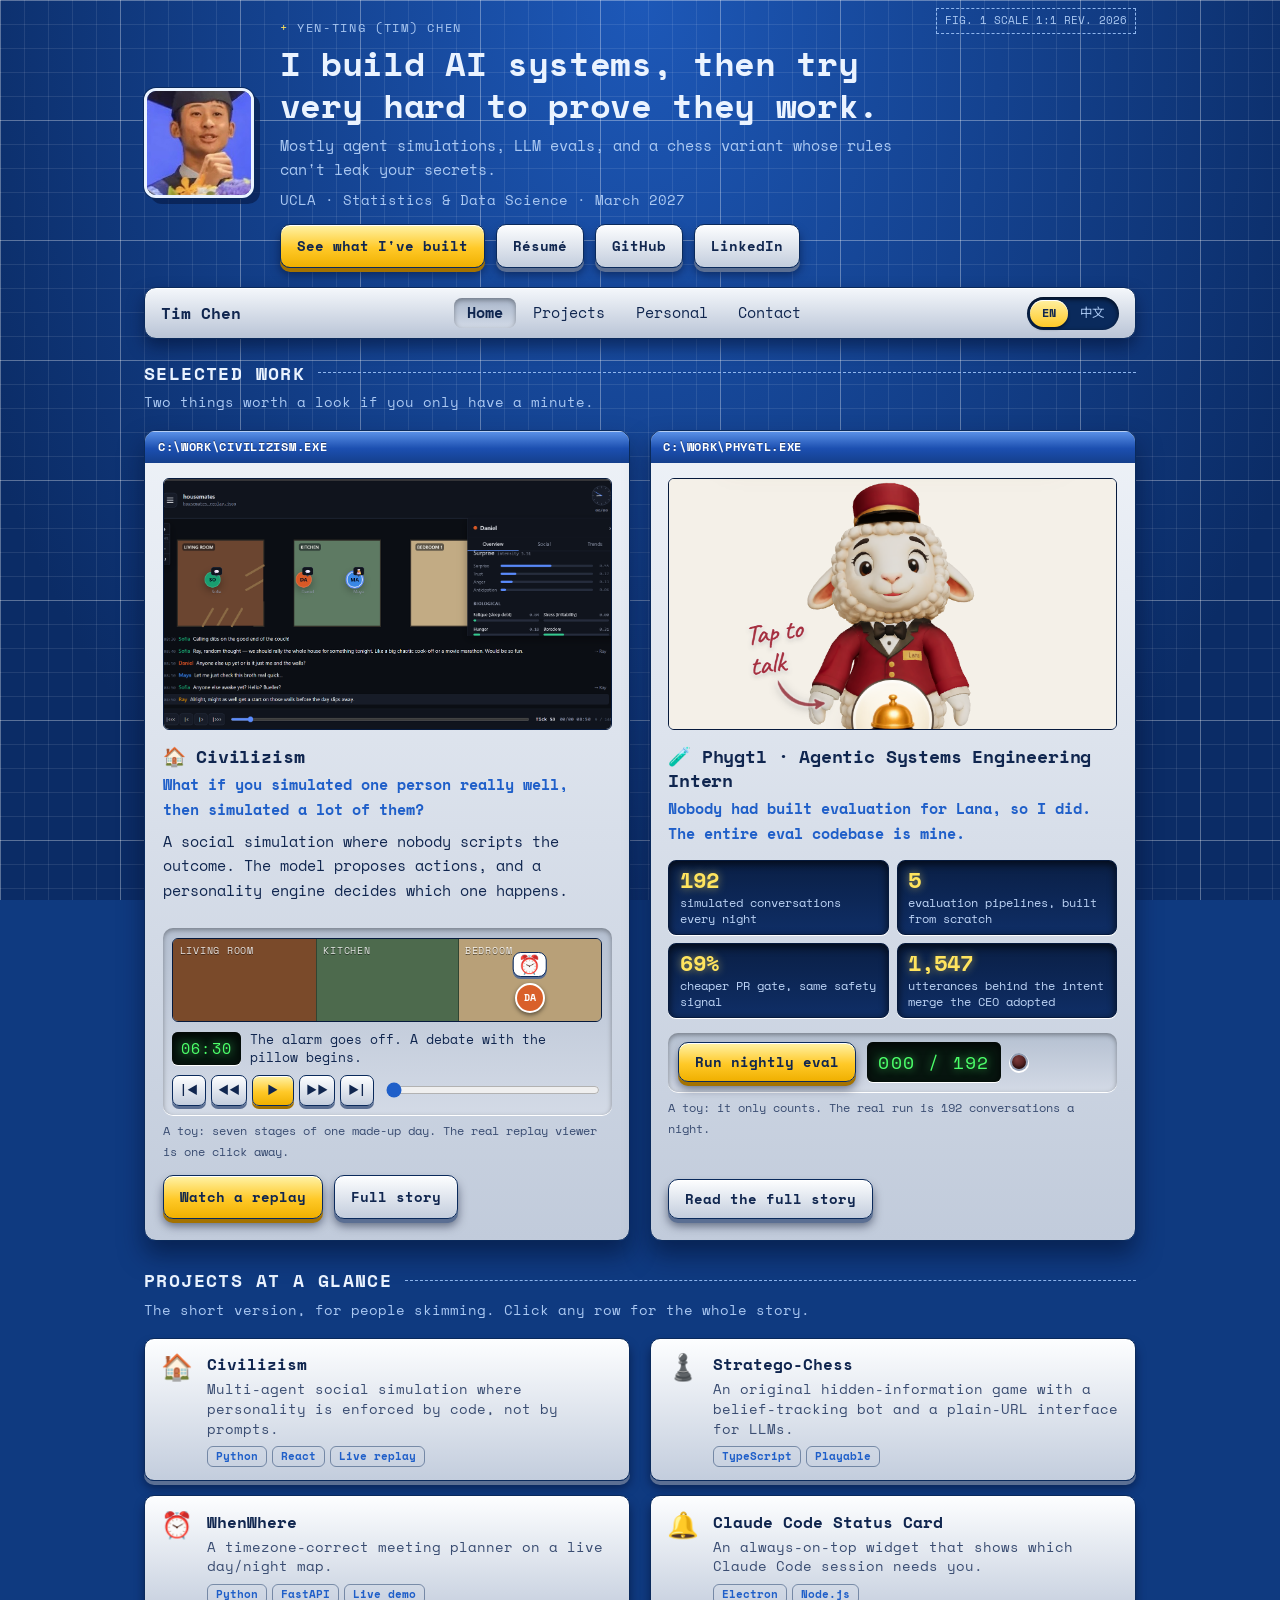
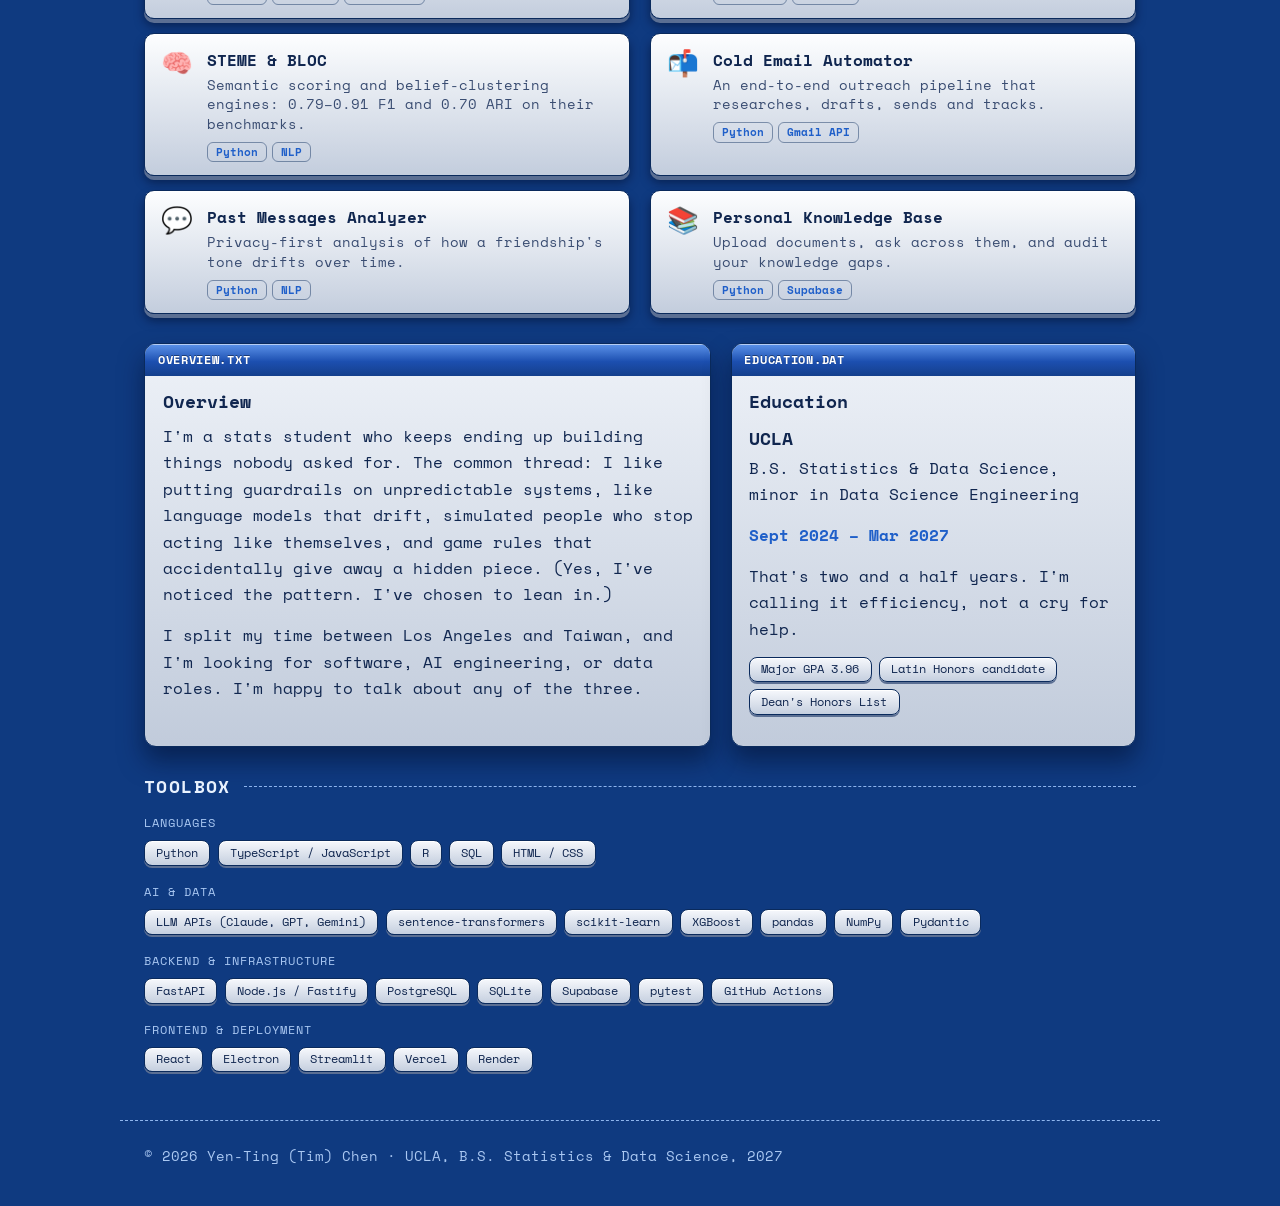
==== commit 5fd9efc0: "Civilizism card: seven-stage day replay toy with transport controls" ====
--- a/index.html
+++ b/index.html
@@ -22,7 +22,7 @@
 <link rel="preconnect" href="https://fonts.googleapis.com">
   <link rel="preconnect" href="https://fonts.gstatic.com" crossorigin>
   <link rel="stylesheet" href="https://fonts.googleapis.com/css2?family=Space+Mono:ital,wght@0,400;0,700;1,400&family=Noto+Sans+TC:wght@400;700&display=swap">
-  <link rel="stylesheet" href="style.css?v=0407038a">
+  <link rel="stylesheet" href="style.css?v=506dc58b">
 </head>
 <body data-tab="home">
   <!-- Masthead: only shown on the About (home) tab. The tab bar below it sticks to the top on scroll. -->
@@ -77,6 +77,23 @@
 <p class="hook" lang="zh-Hant">如果你把一個人模擬得夠好，再模擬很多個，會怎樣？</p>
             <p lang="en">A social simulation where nobody scripts the outcome. The model proposes actions, and a personality engine decides which one happens.</p>
 <p lang="zh-Hant">一個沒人編劇本的社會模擬。模型負責提議行動，由人格引擎決定哪一個真的發生。</p>
+            <div class="player" id="stageplay">
+              <div class="rooms" aria-hidden="true">
+                <span>LIVING ROOM</span><span>KITCHEN</span><span>BEDROOM</span>
+                <div class="agent" id="agent"><i class="bubble" id="bubble">⏰</i><b>DA</b></div>
+              </div>
+              <div class="readout"><span class="lcd" id="clk">06:30</span><ol class="caps" id="caps" role="status" aria-live="polite"><li data-t="06:30" data-room="2" data-emoji="⏰"><span lang="en">The alarm goes off. A debate with the pillow begins.</span><span lang="zh-Hant">鬧鐘響了。和枕頭的辯論開始。</span></li><li data-t="07:15" data-room="1" data-emoji="🍳"><span lang="en">Cooks breakfast for one, burns it for two.</span><span lang="zh-Hant">做了一人份的早餐，燒焦了兩人份。</span></li><li data-t="09:00" data-room="0" data-emoji="💻"><span lang="en">Does the thing that is technically called work.</span><span lang="zh-Hant">做著理論上叫作「工作」的事。</span></li><li data-t="12:30" data-room="1" data-emoji="🍜"><span lang="en">Lunch. The only meeting everyone attends.</span><span lang="zh-Hant">午餐。唯一全員出席的會議。</span></li><li data-t="16:00" data-room="0" data-emoji="💬"><span lang="en">Chats with a housemate. Trust goes up a little.</span><span lang="zh-Hant">和室友聊天。信任度小幅上升。</span></li><li data-t="20:00" data-room="0" data-emoji="🍿"><span lang="en">Movie marathon. Nobody scripted this.</span><span lang="zh-Hant">電影馬拉松。沒人寫過這段劇本。</span></li><li data-t="23:30" data-room="2" data-emoji="😴"><span lang="en">Sleeps. Fatigue resets, grudges do not.</span><span lang="zh-Hant">睡覺。疲勞歸零，心結不會。</span></li></ol></div>
+              <div class="transport" role="group" aria-label="Replay controls">
+                <button type="button" class="tbtn" data-t="first" aria-label="First stage">|◀</button>
+                <button type="button" class="tbtn" data-t="prev" aria-label="Previous stage">◀◀</button>
+                <button type="button" class="tbtn play" data-t="play" id="playbtn" aria-label="Play">▶</button>
+                <button type="button" class="tbtn" data-t="next" aria-label="Next stage">▶▶</button>
+                <button type="button" class="tbtn" data-t="last" aria-label="Last stage">▶|</button>
+                <input type="range" id="scrub" min="0" max="6" step="1" value="0" aria-label="Stage of the day">
+              </div>
+            </div>
+            <p class="note" lang="en">A toy: seven stages of one made-up day. The real replay viewer is one click away.</p>
+<p class="note" lang="zh-Hant">只是個玩具：一個虛構日子的七個階段。真正的回放檢視器就在旁邊一鍵之遙。</p>
             <p class="links"><a class="button" href="https://civilizism.vercel.app/viewer"><span lang="en">Watch a replay</span><span lang="zh-Hant">觀看回放</span></a> <button type="button" class="button ghost" data-open="d-civilizism"><span lang="en">Full story</span><span lang="zh-Hant">完整故事</span></button></p>
           </div>
           <div class="selected-card clickable" role="button" tabindex="0" data-open="d-phygtl" data-title="C:\WORK\PHYGTL.EXE">
@@ -716,6 +733,6 @@
     </div>
   </dialog>
 
-  <script src="script.js?v=e7bb32ad"></script>
+  <script src="script.js?v=1b00e5db"></script>
 </body>
 </html>
--- a/style.css
+++ b/style.css
@@ -197,7 +197,6 @@
 .selected-card .hook { margin: 0.1rem 0 0.5rem; }
 .selected-card p { font-size: 0.92rem; }
 .selected-card .links { margin: auto 0 0.2rem; padding-top: 0.8rem; padding-bottom: 0; }
-.selected-card:first-child .thumb-wide { flex: 1 1 0; height: 0; min-height: 12rem; aspect-ratio: auto; object-fit: contain; object-position: center; background: #0b1118; }
 .thumb-wide {
   width: 100%; aspect-ratio: 16 / 9; object-fit: cover; object-position: top;
   border-radius: 6px; border: 1px solid #061a3d; display: block; margin-bottom: 0.9rem;
@@ -379,7 +378,6 @@
   nav { order: 3; width: 100%; flex-wrap: wrap; }
   main { padding: 0 1rem 2.5rem; }
   .hero { flex-direction: column; align-items: flex-start; }
-  .selected-card:first-child .thumb-wide { flex: none; height: auto; min-height: 0; aspect-ratio: 16 / 9; object-fit: cover; object-position: top; }
   .hero::after { display: none; }
   .two-col, .gallery, .facts, .downloads, .glance, .selected-grid, .resume-grid { grid-template-columns: 1fr; }
   .cheat-row { grid-template-columns: 1fr; gap: 0.1rem; }
@@ -391,3 +389,26 @@
   html { scroll-behavior: auto; }
   * { transition: none !important; animation: none !important; }
 }
+
+/* Civilizism toy: a tiny transport bar and a three-room strip */
+.player { margin: 0.7rem 0 0.3rem; padding: 0.6rem; border-radius: 10px; background: linear-gradient(#b5c0d1, #d3dae6); box-shadow: inset 0 2px 5px rgba(0, 0, 0, 0.35), 0 1px 0 #fff; }
+.rooms { position: relative; display: grid; grid-template-columns: repeat(3, 1fr); height: 84px; border-radius: 6px; overflow: hidden; border: 1px solid #061a3d; box-shadow: inset 0 3px 10px rgba(0, 0, 0, 0.55); }
+.rooms > span { font-size: 0.6rem; letter-spacing: 0.08em; color: rgba(255, 255, 255, 0.85); padding: 0.25rem 0.4rem; text-shadow: 0 1px 0 rgba(0, 0, 0, 0.5); }
+.rooms > span:nth-child(1) { background: #7a4a2a; }
+.rooms > span:nth-child(2) { background: #4d6a4d; border-inline: 1px solid rgba(0, 0, 0, 0.35); }
+.rooms > span:nth-child(3) { background: #b8a078; }
+.agent { position: absolute; left: 16.667%; bottom: 8px; width: 30px; height: 30px; transform: translateX(-50%); transition: left 0.7s cubic-bezier(0.4, 0, 0.2, 1); }
+.agent b { display: grid; place-items: center; width: 30px; height: 30px; border-radius: 50%; font-size: 0.62rem; color: #fff; background: #d9602a; border: 2px solid #fff; box-shadow: 0 2px 4px rgba(0, 0, 0, 0.5); }
+.playing .agent b { animation: bob 0.5s ease-in-out infinite alternate; }
+@keyframes bob { to { transform: translateY(-5px); } }
+.bubble { position: absolute; left: 50%; bottom: 36px; transform: translateX(-50%); font-style: normal; font-size: 1.15rem; line-height: 1; padding: 0.15rem 0.3rem; border-radius: 8px; background: #fff; border: 1px solid var(--edge); box-shadow: 0 2px 0 #5b6f93; white-space: nowrap; }
+.readout { display: flex; gap: 0.6rem; align-items: center; margin-top: 0.55rem; }
+.readout .lcd { font-size: 0.95rem; padding: 0.25rem 0.55rem; flex: none; }
+.caps { list-style: none; margin: 0; padding: 0; font-size: 0.8rem; line-height: 1.4; color: var(--ink); min-height: 2.3em; display: flex; align-items: center; }
+.caps li { display: none; }
+.caps li.on { display: block; }
+.transport { display: flex; align-items: center; gap: 0.35rem; margin-top: 0.55rem; }
+.tbtn { font: inherit; font-size: 0.7rem; font-weight: 700; min-width: 2.1rem; padding: 0.3rem 0.35rem; cursor: pointer; color: var(--ink); background: linear-gradient(#fdfeff, #c3cddd); border: 1px solid var(--edge); border-radius: 7px; box-shadow: 0 3px 0 #5b6f93, inset 0 1px 0 #fff; transition: transform 0.08s ease, box-shadow 0.08s ease; }
+.tbtn.play { background: linear-gradient(#fff3a8, #ffc928 55%, #f0b000); box-shadow: 0 3px 0 #a47200, inset 0 1px 0 #fff; min-width: 2.6rem; }
+.tbtn:active { transform: translateY(2px); box-shadow: 0 1px 0 #5b6f93, inset 0 1px 0 #fff; }
+.transport input[type="range"] { flex: 1; min-width: 0; margin-left: 0.4rem; accent-color: #1f5fc9; cursor: pointer; }
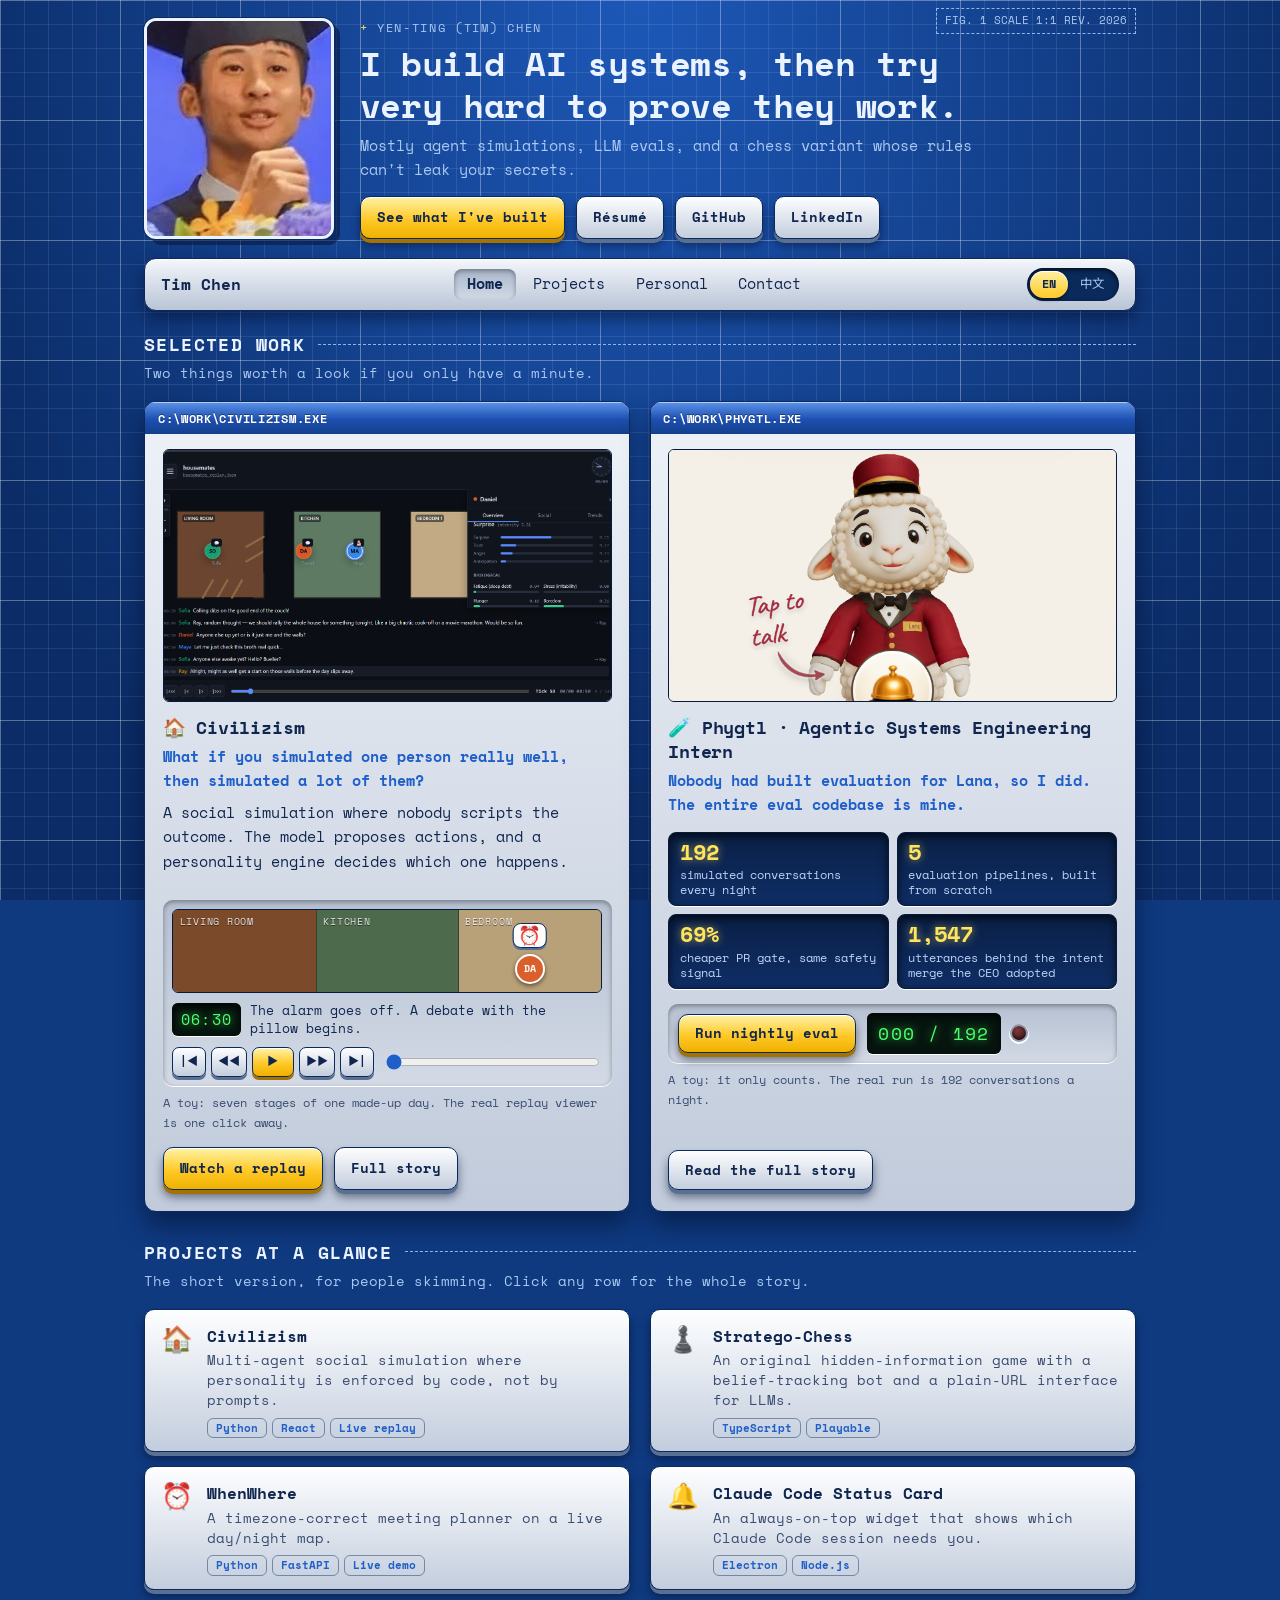
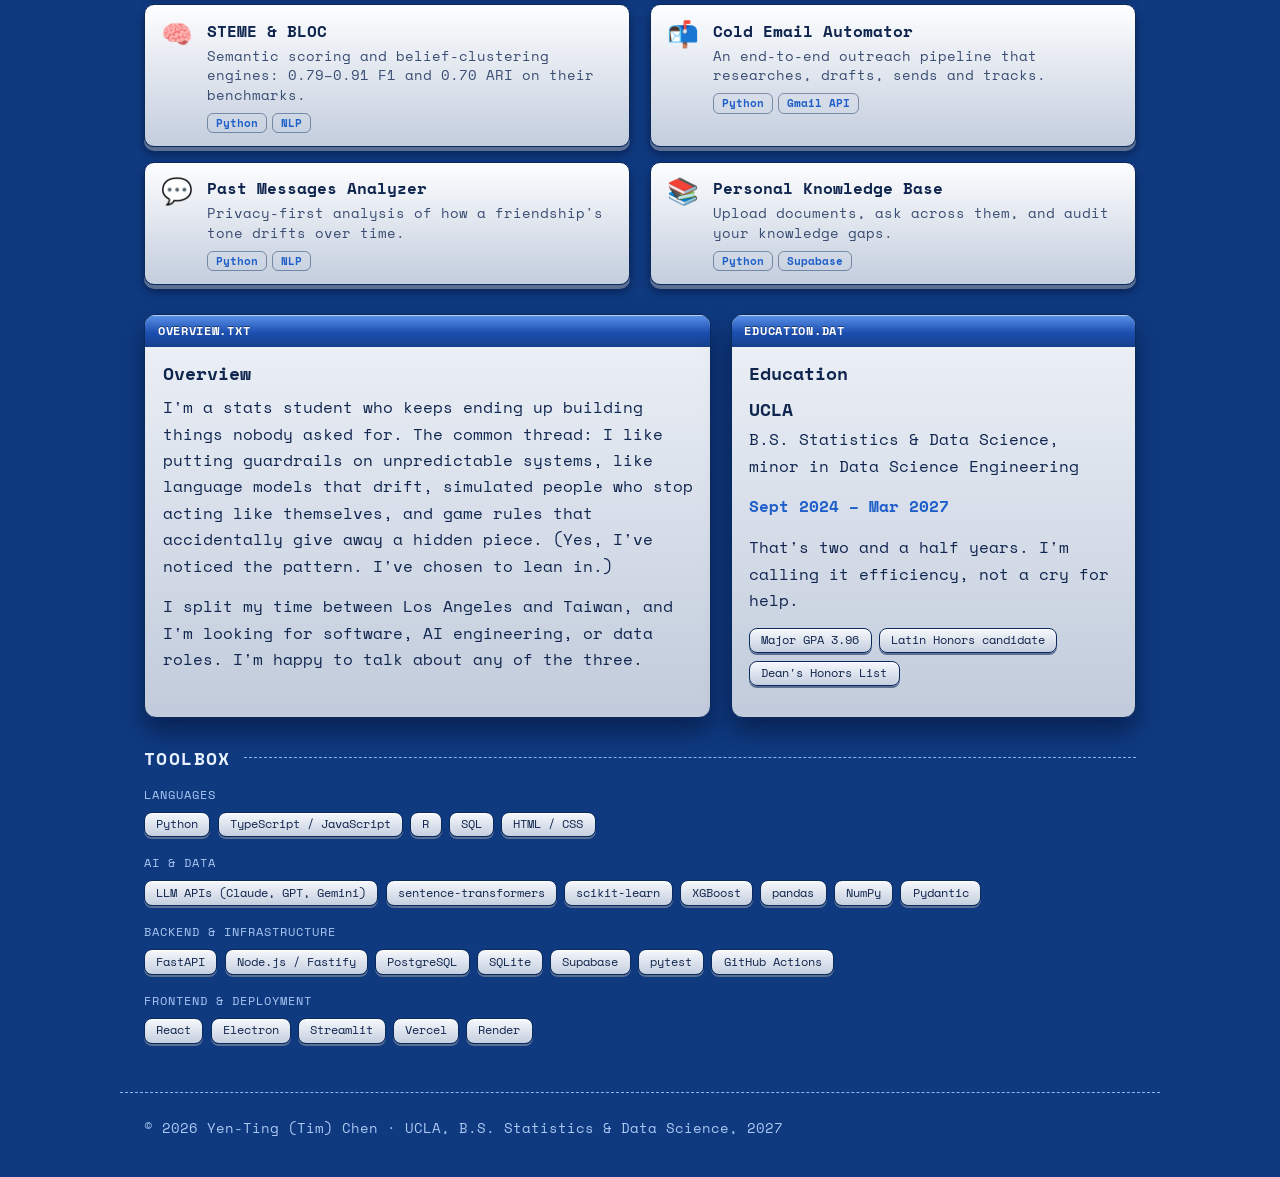
==== commit 64628f8f: "Hero: photo spans full banner height, drop UCLA line; day replay toy loops" ====
--- a/index.html
+++ b/index.html
@@ -22,7 +22,7 @@
 <link rel="preconnect" href="https://fonts.googleapis.com">
   <link rel="preconnect" href="https://fonts.gstatic.com" crossorigin>
   <link rel="stylesheet" href="https://fonts.googleapis.com/css2?family=Space+Mono:ital,wght@0,400;0,700;1,400&family=Noto+Sans+TC:wght@400;700&display=swap">
-  <link rel="stylesheet" href="style.css?v=506dc58b">
+  <link rel="stylesheet" href="style.css?v=a6e3a502">
 </head>
 <body data-tab="home">
   <!-- Masthead: only shown on the About (home) tab. The tab bar below it sticks to the top on scroll. -->
@@ -34,7 +34,6 @@
         <h1><span lang="en">I build AI systems, then try very hard to prove they work.</span><span lang="zh-Hant">我打造 AI 系統，然後拚命證明它們真的有用。</span></h1>
         <p class="tagline" lang="en">Mostly agent simulations, LLM evals, and a chess variant whose rules can't leak your secrets.</p>
 <p class="tagline" lang="zh-Hant">主要是多代理人模擬、LLM 評測，還有一款規則不會洩漏你秘密的西洋棋變體。</p>
-        <p class="hero-meta"><span lang="en">UCLA · Statistics &amp; Data Science · March 2027</span><span lang="zh-Hant">UCLA · 統計與資料科學 · 2027 年 3 月</span></p>
         <p class="links">
           <a class="button" href="#projects"><span lang="en">See what I've built</span><span lang="zh-Hant">看看我做了什麼</span></a>
           <button type="button" class="button ghost" data-open="d-resume"><span lang="en">Résumé</span><span lang="zh-Hant">履歷</span></button>
@@ -733,6 +732,6 @@
     </div>
   </dialog>
 
-  <script src="script.js?v=1b00e5db"></script>
+  <script src="script.js?v=0894a6cc"></script>
 </body>
 </html>
--- a/style.css
+++ b/style.css
@@ -168,14 +168,15 @@
 .hook { font-weight: 700; font-size: 1rem; color: var(--accent); }
 
 /* ---------- home: hero ---------- */
-.hero { display: flex; gap: 1.6rem; align-items: center; position: relative; }
+.hero { display: flex; gap: 1.6rem; align-items: stretch; position: relative; }
+.hero > div { align-self: center; }
 .hero .links { margin: 0.8rem 0 0; padding-bottom: 0; }
 .hero::after {
   content: "FIG. 1  SCALE 1:1  REV. 2026"; position: absolute; right: 0; top: -0.6rem;
   font-size: 0.68rem; color: var(--muted); border: 1px dashed var(--line); padding: 0.2rem 0.5rem;
 }
 .headshot {
-  width: 110px; height: 110px; border-radius: 12px; object-fit: cover; flex-shrink: 0;
+  width: 190px; height: auto; align-self: stretch; border-radius: 12px; object-fit: cover; object-position: center 20%; flex-shrink: 0;
   border: 3px solid #eaf3ff; box-shadow: 0 0 0 1px var(--edge), 6px 6px 0 rgba(4, 20, 60, 0.55);
 }
 .eyebrow { color: var(--muted); font-size: 0.75rem; letter-spacing: 0.14em; text-transform: uppercase; margin: 0 0 0.3rem; }
@@ -378,6 +379,7 @@
   nav { order: 3; width: 100%; flex-wrap: wrap; }
   main { padding: 0 1rem 2.5rem; }
   .hero { flex-direction: column; align-items: flex-start; }
+  .headshot { width: 110px; height: 110px; align-self: flex-start; }
   .hero::after { display: none; }
   .two-col, .gallery, .facts, .downloads, .glance, .selected-grid, .resume-grid { grid-template-columns: 1fr; }
   .cheat-row { grid-template-columns: 1fr; gap: 0.1rem; }
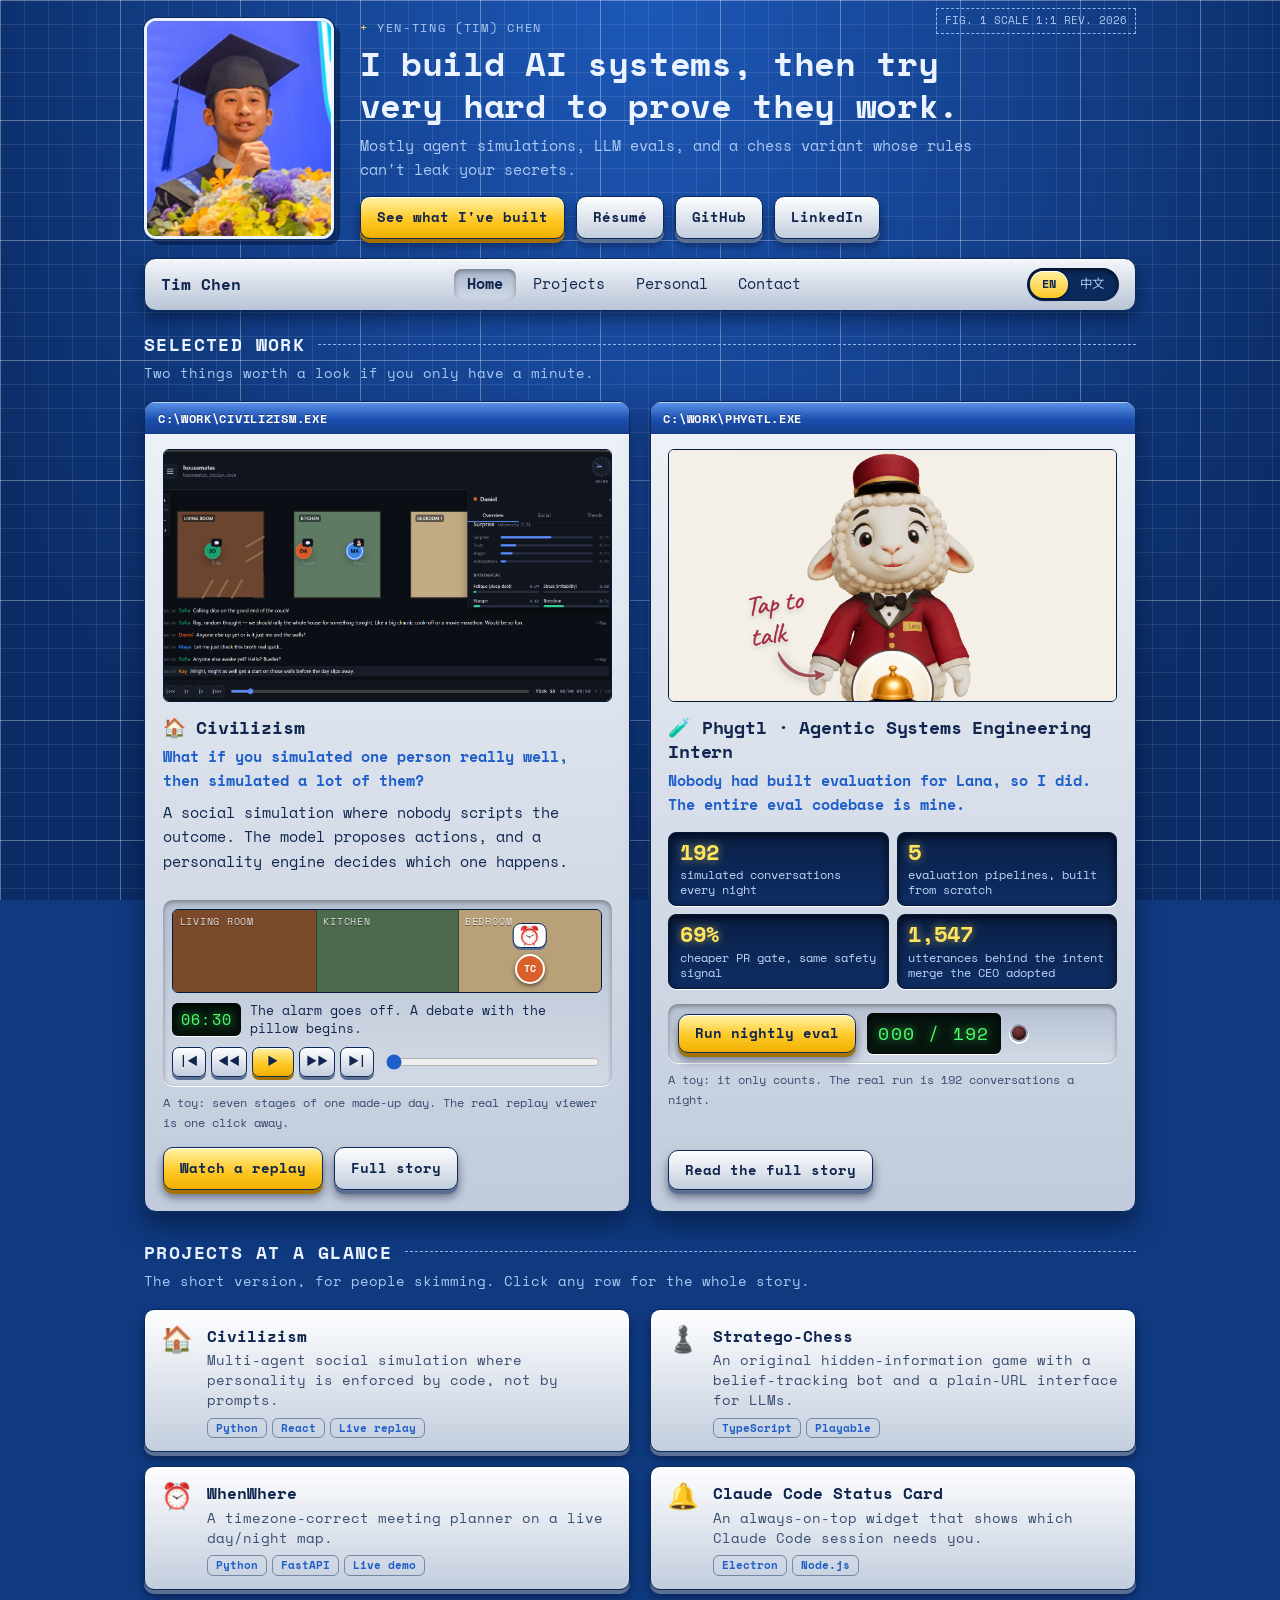
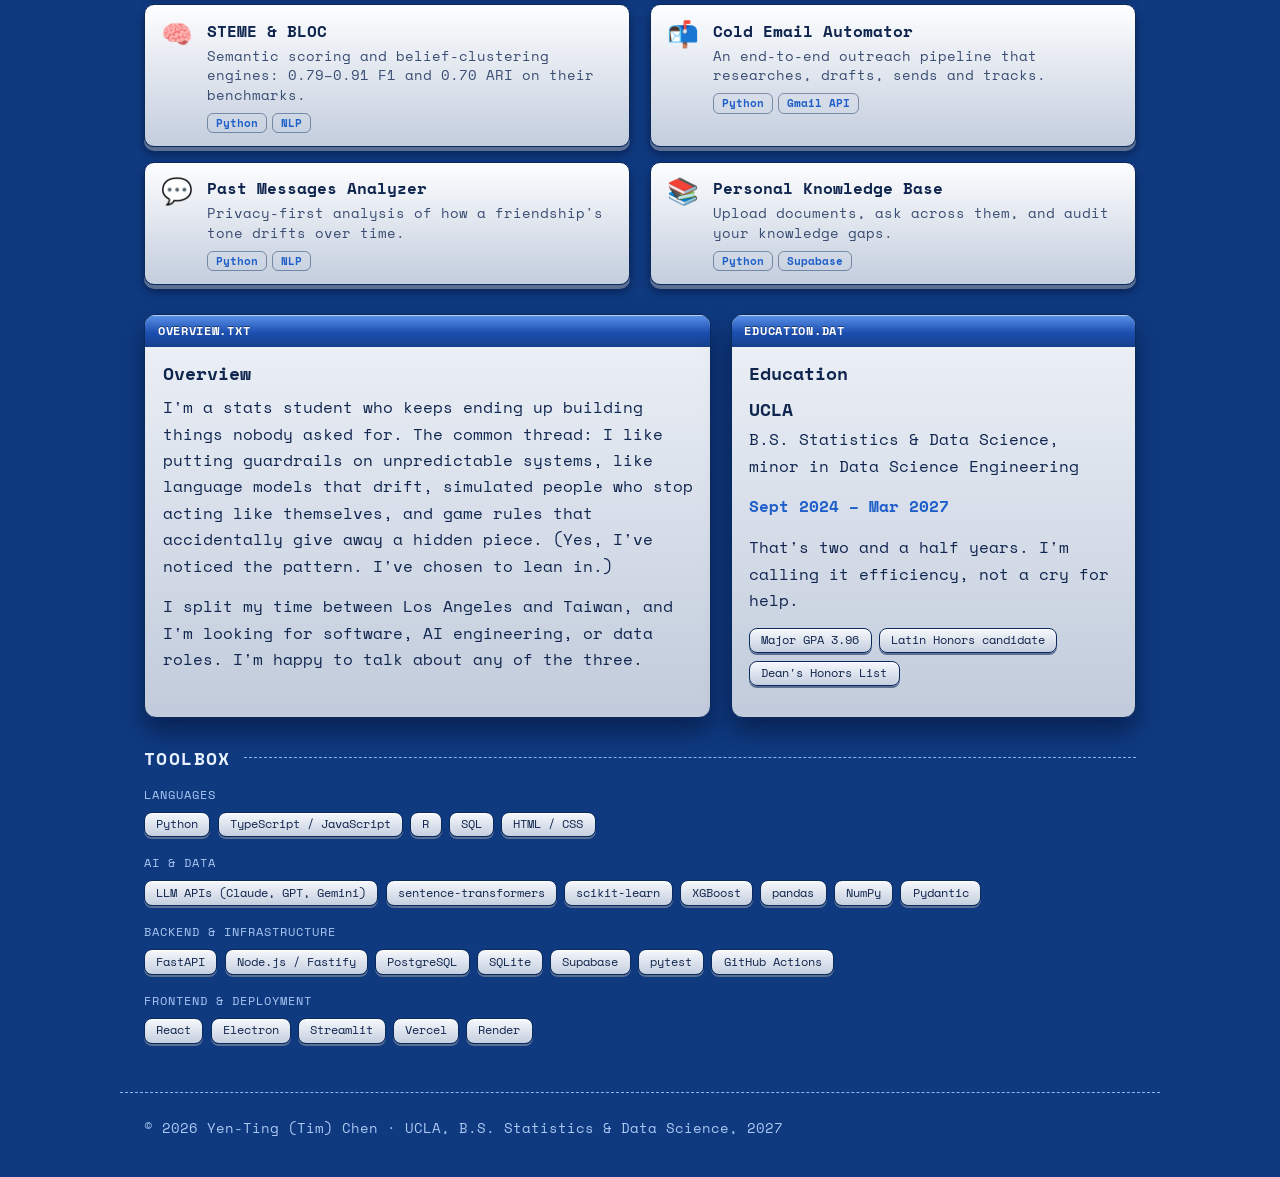
==== commit 079bde5b: "Day replay toy: agent token is TC" ====
--- a/index.html
+++ b/index.html
@@ -79,7 +79,7 @@
             <div class="player" id="stageplay">
               <div class="rooms" aria-hidden="true">
                 <span>LIVING ROOM</span><span>KITCHEN</span><span>BEDROOM</span>
-                <div class="agent" id="agent"><i class="bubble" id="bubble">⏰</i><b>DA</b></div>
+                <div class="agent" id="agent"><i class="bubble" id="bubble">⏰</i><b>TC</b></div>
               </div>
               <div class="readout"><span class="lcd" id="clk">06:30</span><ol class="caps" id="caps" role="status" aria-live="polite"><li data-t="06:30" data-room="2" data-emoji="⏰"><span lang="en">The alarm goes off. A debate with the pillow begins.</span><span lang="zh-Hant">鬧鐘響了。和枕頭的辯論開始。</span></li><li data-t="07:15" data-room="1" data-emoji="🍳"><span lang="en">Cooks breakfast for one, burns it for two.</span><span lang="zh-Hant">做了一人份的早餐，燒焦了兩人份。</span></li><li data-t="09:00" data-room="0" data-emoji="💻"><span lang="en">Does the thing that is technically called work.</span><span lang="zh-Hant">做著理論上叫作「工作」的事。</span></li><li data-t="12:30" data-room="1" data-emoji="🍜"><span lang="en">Lunch. The only meeting everyone attends.</span><span lang="zh-Hant">午餐。唯一全員出席的會議。</span></li><li data-t="16:00" data-room="0" data-emoji="💬"><span lang="en">Chats with a housemate. Trust goes up a little.</span><span lang="zh-Hant">和室友聊天。信任度小幅上升。</span></li><li data-t="20:00" data-room="0" data-emoji="🍿"><span lang="en">Movie marathon. Nobody scripted this.</span><span lang="zh-Hant">電影馬拉松。沒人寫過這段劇本。</span></li><li data-t="23:30" data-room="2" data-emoji="😴"><span lang="en">Sleeps. Fatigue resets, grudges do not.</span><span lang="zh-Hant">睡覺。疲勞歸零，心結不會。</span></li></ol></div>
               <div class="transport" role="group" aria-label="Replay controls">
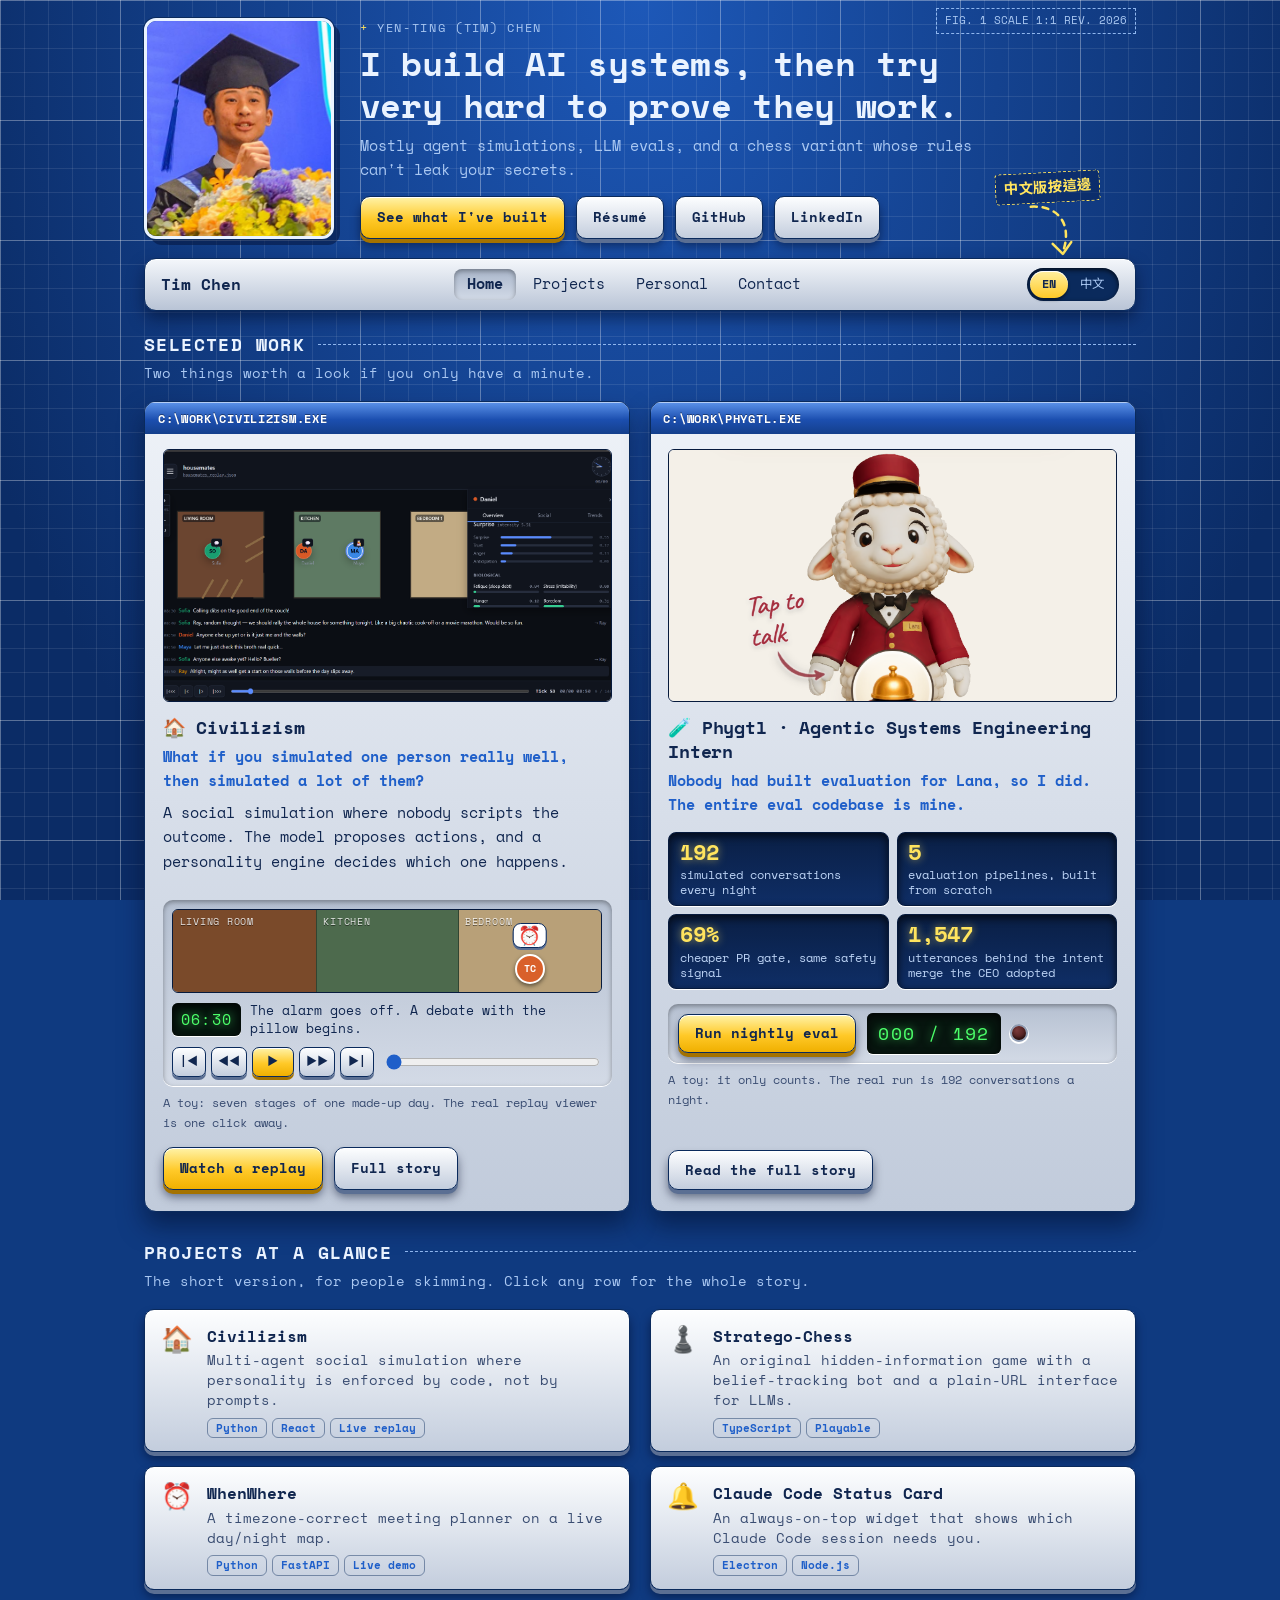
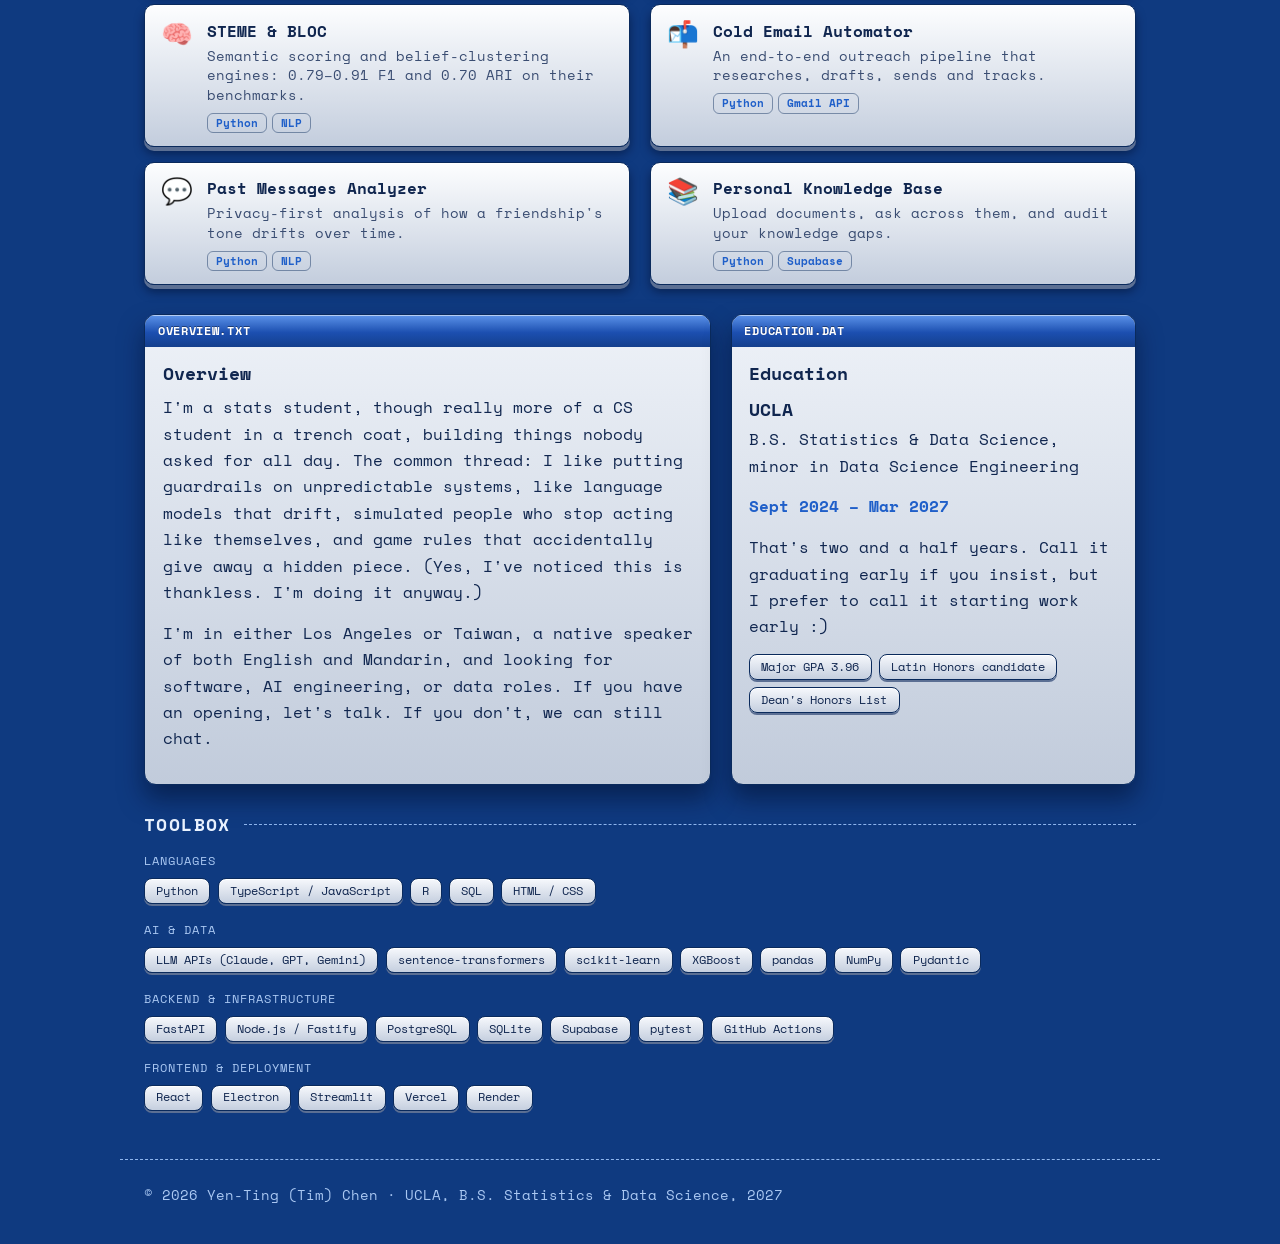
==== commit 90524cf5: "Rewrite Chinese copy by 語感 (not translation), port new jokes to English, add language-toggle hint in" ====
--- a/index.html
+++ b/index.html
@@ -22,7 +22,7 @@
 <link rel="preconnect" href="https://fonts.googleapis.com">
   <link rel="preconnect" href="https://fonts.gstatic.com" crossorigin>
   <link rel="stylesheet" href="https://fonts.googleapis.com/css2?family=Space+Mono:ital,wght@0,400;0,700;1,400&family=Noto+Sans+TC:wght@400;700&display=swap">
-  <link rel="stylesheet" href="style.css?v=a6e3a502">
+  <link rel="stylesheet" href="style.css?v=f908fcc1">
 </head>
 <body data-tab="home">
   <!-- Masthead: only shown on the About (home) tab. The tab bar below it sticks to the top on scroll. -->
@@ -31,15 +31,19 @@
       <img class="headshot" src="assets/img/headshot.jpg" alt="Photo of Tim Chen" width="140" height="140">
       <div>
         <p class="eyebrow"><span lang="en">Yen-Ting (Tim) Chen</span><span lang="zh-Hant">陳彥廷 (Tim)</span></p>
-        <h1><span lang="en">I build AI systems, then try very hard to prove they work.</span><span lang="zh-Hant">我打造 AI 系統，然後拚命證明它們真的有用。</span></h1>
+        <h1><span lang="en">I build AI systems, then try very hard to prove they work.</span><span lang="zh-Hant">打造AI系統是本分，證明它們真的有用才是工作。</span></h1>
         <p class="tagline" lang="en">Mostly agent simulations, LLM evals, and a chess variant whose rules can't leak your secrets.</p>
-<p class="tagline" lang="zh-Hant">主要是多代理人模擬、LLM 評測，還有一款規則不會洩漏你秘密的西洋棋變體。</p>
+<p class="tagline" lang="zh-Hant">專注於：多代理人模擬、LLM評測……還有一款不會洩漏你軍種的行軍西洋棋。</p>
         <p class="links">
-          <a class="button" href="#projects"><span lang="en">See what I've built</span><span lang="zh-Hant">看看我做了什麼</span></a>
+          <a class="button" href="#projects"><span lang="en">See what I've built</span><span lang="zh-Hant">來看我做了什麼</span></a>
           <button type="button" class="button ghost" data-open="d-resume"><span lang="en">Résumé</span><span lang="zh-Hant">履歷</span></button>
           <a class="button ghost" href="https://github.com/Tim-Chen-Yen-Ting"><span lang="en">GitHub</span><span lang="zh-Hant">GitHub</span></a>
           <a class="button ghost" href="https://www.linkedin.com/in/tim-chen-yen-ting"><span lang="en">LinkedIn</span><span lang="zh-Hant">LinkedIn</span></a>
         </p>
+      </div>
+      <div class="lang-hint" aria-hidden="true">
+        <span class="hint-text"><span lang="en">中文版按這邊</span><span lang="zh-Hant">English version here</span></span>
+        <svg class="hint-arrow" viewBox="0 0 64 72" width="54" height="62" fill="none" stroke="currentColor" stroke-width="3" stroke-linecap="round" stroke-linejoin="round"><path d="M8 6 C 40 4, 58 26, 46 60" stroke-dasharray="7 7"/><path d="M34 50 L46 62 L56 48"/></svg>
       </div>
     </div>
   </div>
@@ -67,21 +71,21 @@
       <div class="block selected">
         <h2><span lang="en">Selected work</span><span lang="zh-Hant">精選作品</span></h2>
         <p class="meta" lang="en">Two things worth a look if you only have a minute.</p>
-<p class="meta" lang="zh-Hant">如果你只有一分鐘，看這兩樣就夠了。</p>
+<p class="meta" lang="zh-Hant">時間不多的話，看這兩個就夠了。</p>
         <div class="selected-grid">
-          <div class="selected-card clickable" role="button" tabindex="0" data-open="d-civilizism" data-title="C:\WORK\CIVILIZISM.EXE">
+          <div class="selected-card clickable" data-open="d-civilizism" data-title="C:\WORK\CIVILIZISM.EXE">
             <img class="thumb-wide" src="assets/img/civilizism.png" alt="Civilizism replay viewer" loading="lazy">
             <h3>🏠 Civilizism</h3>
             <p class="hook" lang="en">What if you simulated one person really well, then simulated a lot of them?</p>
-<p class="hook" lang="zh-Hant">如果你把一個人模擬得夠好，再模擬很多個，會怎樣？</p>
+<p class="hook" lang="zh-Hant">如果把一個人模擬得夠像，再把一大群模擬代理人放在一起，會怎麼樣？</p>
             <p lang="en">A social simulation where nobody scripts the outcome. The model proposes actions, and a personality engine decides which one happens.</p>
-<p lang="zh-Hant">一個沒人編劇本的社會模擬。模型負責提議行動，由人格引擎決定哪一個真的發生。</p>
+<p lang="zh-Hant">一個沒有劇本的社會模擬。AI只負責提出想做的事，到底做不做，由人格引擎說了算。</p>
             <div class="player" id="stageplay">
               <div class="rooms" aria-hidden="true">
                 <span>LIVING ROOM</span><span>KITCHEN</span><span>BEDROOM</span>
                 <div class="agent" id="agent"><i class="bubble" id="bubble">⏰</i><b>TC</b></div>
               </div>
-              <div class="readout"><span class="lcd" id="clk">06:30</span><ol class="caps" id="caps" role="status" aria-live="polite"><li data-t="06:30" data-room="2" data-emoji="⏰"><span lang="en">The alarm goes off. A debate with the pillow begins.</span><span lang="zh-Hant">鬧鐘響了。和枕頭的辯論開始。</span></li><li data-t="07:15" data-room="1" data-emoji="🍳"><span lang="en">Cooks breakfast for one, burns it for two.</span><span lang="zh-Hant">做了一人份的早餐，燒焦了兩人份。</span></li><li data-t="09:00" data-room="0" data-emoji="💻"><span lang="en">Does the thing that is technically called work.</span><span lang="zh-Hant">做著理論上叫作「工作」的事。</span></li><li data-t="12:30" data-room="1" data-emoji="🍜"><span lang="en">Lunch. The only meeting everyone attends.</span><span lang="zh-Hant">午餐。唯一全員出席的會議。</span></li><li data-t="16:00" data-room="0" data-emoji="💬"><span lang="en">Chats with a housemate. Trust goes up a little.</span><span lang="zh-Hant">和室友聊天。信任度小幅上升。</span></li><li data-t="20:00" data-room="0" data-emoji="🍿"><span lang="en">Movie marathon. Nobody scripted this.</span><span lang="zh-Hant">電影馬拉松。沒人寫過這段劇本。</span></li><li data-t="23:30" data-room="2" data-emoji="😴"><span lang="en">Sleeps. Fatigue resets, grudges do not.</span><span lang="zh-Hant">睡覺。疲勞歸零，心結不會。</span></li></ol></div>
+              <div class="readout"><span class="lcd" id="clk">06:30</span><ol class="caps" id="caps" role="status" aria-live="polite"><li data-t="06:30" data-room="2" data-emoji="⏰"><span lang="en">The alarm goes off. A debate with the pillow begins.</span><span lang="zh-Hant">鬧鐘響了，開始跟枕頭談判。</span></li><li data-t="07:15" data-room="1" data-emoji="🍳"><span lang="en">Cooks breakfast for one, burns it for two.</span><span lang="zh-Hant">煮了一人份的早餐，燒焦了兩人份。</span></li><li data-t="09:00" data-room="0" data-emoji="💻"><span lang="en">Does the thing that is technically called work.</span><span lang="zh-Hant">開始做一些名義上叫「工作」的事。</span></li><li data-t="12:30" data-room="1" data-emoji="🍜"><span lang="en">Lunch. The only meeting everyone attends.</span><span lang="zh-Hant">午餐，全公司唯一準時出席的會議。</span></li><li data-t="16:00" data-room="0" data-emoji="💬"><span lang="en">Chats with a housemate. Trust goes up a little.</span><span lang="zh-Hant">跟室友聊了一下，好感度小漲。</span></li><li data-t="20:00" data-room="0" data-emoji="🍿"><span lang="en">Movie marathon. Nobody scripted this.</span><span lang="zh-Hant">電影馬拉松，這段沒人寫過劇本。</span></li><li data-t="23:30" data-room="2" data-emoji="😴"><span lang="en">Sleeps. Fatigue resets, grudges do not.</span><span lang="zh-Hant">睡了。體力回滿，恩怨沒有。</span></li></ol></div>
               <div class="transport" role="group" aria-label="Replay controls">
                 <button type="button" class="tbtn" data-t="first" aria-label="First stage">|◀</button>
                 <button type="button" class="tbtn" data-t="prev" aria-label="Previous stage">◀◀</button>
@@ -92,28 +96,28 @@
               </div>
             </div>
             <p class="note" lang="en">A toy: seven stages of one made-up day. The real replay viewer is one click away.</p>
-<p class="note" lang="zh-Hant">只是個玩具：一個虛構日子的七個階段。真正的回放檢視器就在旁邊一鍵之遙。</p>
+<p class="note" lang="zh-Hant">純粹是個小玩具：虛構的一天，分成七個階段。真正的回放就在旁邊，點一下就能看。</p>
             <p class="links"><a class="button" href="https://civilizism.vercel.app/viewer"><span lang="en">Watch a replay</span><span lang="zh-Hant">觀看回放</span></a> <button type="button" class="button ghost" data-open="d-civilizism"><span lang="en">Full story</span><span lang="zh-Hant">完整故事</span></button></p>
           </div>
-          <div class="selected-card clickable" role="button" tabindex="0" data-open="d-phygtl" data-title="C:\WORK\PHYGTL.EXE">
+          <div class="selected-card clickable" data-open="d-phygtl" data-title="C:\WORK\PHYGTL.EXE">
             <img class="thumb-wide" src="assets/img/lana_wide.png" alt="Lana, Phygtl's AI concierge" loading="lazy">
-            <h3>🧪 <span lang="en">Phygtl · Agentic Systems Engineering Intern</span><span lang="zh-Hant">Phygtl · Agentic Systems Engineering 實習生</span></h3>
+            <h3>🧪 <span lang="en">Phygtl · Agentic Systems Engineering Intern</span><span lang="zh-Hant">Phygtl · Agentic Systems Engineering實習生</span></h3>
             <p class="hook" lang="en">Nobody had built evaluation for Lana, so I did. The entire eval codebase is mine.</p>
-<p class="hook" lang="zh-Hant">沒有人替 Lana 建過評測，所以我來建。整個 eval 程式碼庫都是我的。</p>
+<p class="hook" lang="zh-Hant">沒人替Lana做過評測，那就我來。整套eval的程式碼，全部是我寫的。</p>
             <div class="stats">
-              <div class="stat"><b>192</b><span><span lang="en">simulated conversations every night</span><span lang="zh-Hant">每晚的模擬對話</span></span></div>
-              <div class="stat"><b>5</b><span><span lang="en">evaluation pipelines, built from scratch</span><span lang="zh-Hant">從零打造的評測管線</span></span></div>
-              <div class="stat"><b>69%</b><span><span lang="en">cheaper PR gate, same safety signal</span><span lang="zh-Hant">PR 閘門成本降低，安全訊號不變</span></span></div>
-              <div class="stat"><b>1,547</b><span><span lang="en">utterances behind the intent merge the CEO adopted</span><span lang="zh-Hant">支撐意圖合併的測試句數，CEO 採納</span></span></div>
+              <div class="stat"><b>192</b><span><span lang="en">simulated conversations every night</span><span lang="zh-Hant">每晚自動跑的模擬對話</span></span></div>
+              <div class="stat"><b>5</b><span><span lang="en">evaluation pipelines, built from scratch</span><span lang="zh-Hant">從零自己蓋起來的評測管線</span></span></div>
+              <div class="stat"><b>69%</b><span><span lang="en">cheaper PR gate, same safety signal</span><span lang="zh-Hant">PR閘門的成本降幅，安全訊號照舊</span></span></div>
+              <div class="stat"><b>1,547</b><span><span lang="en">utterances behind the intent merge the CEO adopted</span><span lang="zh-Hant">句測試語料，說服了CEO採用意圖合併</span></span></div>
             </div>
             <div class="gizmo">
-              <button type="button" class="button" id="runbtn"><span lang="en">Run nightly eval</span><span lang="zh-Hant">執行每晚評測</span></button>
+              <button type="button" class="button" id="runbtn"><span lang="en">Run nightly eval</span><span lang="zh-Hant">跑一次夜間評測</span></button>
               <span class="lcd" id="lcd" role="status" aria-live="polite">000 / 192</span>
               <i class="led" id="led" aria-hidden="true"></i>
             </div>
             <p class="note" lang="en">A toy: it only counts. The real run is 192 conversations a night.</p>
-<p class="note" lang="zh-Hant">只是個玩具，只會數數。真正的評測每晚跑 192 場對話。</p>
-            <p class="links"><button type="button" class="button ghost" data-open="d-phygtl"><span lang="en">Read the full story</span><span lang="zh-Hant">閱讀完整故事</span></button></p>
+<p class="note" lang="zh-Hant">只是個玩具，只會數數而已。真正的評測一晚要跑192場對話。</p>
+            <p class="links"><button type="button" class="button ghost" data-open="d-phygtl"><span lang="en">Read the full story</span><span lang="zh-Hant">看完整故事</span></button></p>
           </div>
         </div>
       </div>
@@ -122,13 +126,13 @@
       <div class="block">
         <h2><span lang="en">Projects at a glance</span><span lang="zh-Hant">專案一覽</span></h2>
         <p class="meta" lang="en">The short version, for people skimming. Click any row for the whole story.</p>
-<p class="meta" lang="zh-Hant">給快速瀏覽的人看的精簡版。點任何一列看完整故事。</p>
+<p class="meta" lang="zh-Hant">趕時間的話看這裡就好，想知道完整故事再點進去。</p>
         <div class="glance">
         <button class="glance-item" data-open="d-civilizism">
           <span class="glance-emoji" aria-hidden="true">🏠</span>
           <span class="glance-main">
             <span class="glance-title">Civilizism</span>
-            <span class="glance-text"><span lang="en">Multi-agent social simulation where personality is enforced by code, not by prompts.</span><span lang="zh-Hant">多代理人社會模擬：人格由程式碼強制執行，而不是靠 prompt。</span></span>
+            <span class="glance-text"><span lang="en">Multi-agent social simulation where personality is enforced by code, not by prompts.</span><span lang="zh-Hant">多代理人社會模擬，角色的個性由程式碼管，不是靠prompt拜託AI。</span></span>
             <span class="glance-badges"><i>Python</i><i>React</i><i><span lang="en">Live replay</span><span lang="zh-Hant">線上回放</span></i></span>
           </span>
         </button>
@@ -136,7 +140,7 @@
           <span class="glance-emoji" aria-hidden="true">♟️</span>
           <span class="glance-main">
             <span class="glance-title"><span lang="en">Stratego-Chess</span><span lang="zh-Hant">行軍西洋棋</span></span>
-            <span class="glance-text"><span lang="en">An original hidden-information game with a belief-tracking bot and a plain-URL interface for LLMs.</span><span lang="zh-Hant">原創的暗棋遊戲，有追蹤信念的機器人，以及讓 LLM 用純網址對戰的介面。</span></span>
+            <span class="glance-text"><span lang="en">An original hidden-information game with a belief-tracking bot and a plain-URL interface for LLMs.</span><span lang="zh-Hant">自己設計的暗棋遊戲，有會推測你棋子身分的機器人，LLM只要有網址就能跟你對戰。</span></span>
             <span class="glance-badges"><i>TypeScript</i><i><span lang="en">Playable</span><span lang="zh-Hant">可試玩</span></i></span>
           </span>
         </button>
@@ -144,7 +148,7 @@
           <span class="glance-emoji" aria-hidden="true">⏰</span>
           <span class="glance-main">
             <span class="glance-title">WhenWhere</span>
-            <span class="glance-text"><span lang="en">A timezone-correct meeting planner on a live day/night map.</span><span lang="zh-Hant">在即時日夜地圖上、時區正確的會議時間規劃工具。</span></span>
+            <span class="glance-text"><span lang="en">A timezone-correct meeting planner on a live day/night map.</span><span lang="zh-Hant">在日夜地圖上排會議，時區絕對不會算錯。</span></span>
             <span class="glance-badges"><i>Python</i><i>FastAPI</i><i><span lang="en">Live demo</span><span lang="zh-Hant">線上展示</span></i></span>
           </span>
         </button>
@@ -152,7 +156,7 @@
           <span class="glance-emoji" aria-hidden="true">🔔</span>
           <span class="glance-main">
             <span class="glance-title">Claude Code Status Card</span>
-            <span class="glance-text"><span lang="en">An always-on-top widget that shows which Claude Code session needs you.</span><span lang="zh-Hant">置頂小工具，告訴你哪個 Claude Code session 在等你。</span></span>
+            <span class="glance-text"><span lang="en">An always-on-top widget that shows which Claude Code session needs you.</span><span lang="zh-Hant">一個永遠浮在最上層的小工具，哪個Claude Code session在等你，一眼就知道。</span></span>
             <span class="glance-badges"><i>Electron</i><i>Node.js</i></span>
           </span>
         </button>
@@ -160,7 +164,7 @@
           <span class="glance-emoji" aria-hidden="true">🧠</span>
           <span class="glance-main">
             <span class="glance-title">STEME &amp; BLOC</span>
-            <span class="glance-text"><span lang="en">Semantic scoring and belief-clustering engines: 0.79–0.91 F1 and 0.70 ARI on their benchmarks.</span><span lang="zh-Hant">語意評分與信念分群引擎：基準測試 F1 為 0.79–0.91，ARI 為 0.70。</span></span>
+            <span class="glance-text"><span lang="en">Semantic scoring and belief-clustering engines: 0.79–0.91 F1 and 0.70 ARI on their benchmarks.</span><span lang="zh-Hant">語意評分和信念分群引擎，基準測試F1 0.79–0.91、ARI 0.70。</span></span>
             <span class="glance-badges"><i>Python</i><i>NLP</i></span>
           </span>
         </button>
@@ -168,7 +172,7 @@
           <span class="glance-emoji" aria-hidden="true">📬</span>
           <span class="glance-main">
             <span class="glance-title">Cold Email Automator</span>
-            <span class="glance-text"><span lang="en">An end-to-end outreach pipeline that researches, drafts, sends and tracks.</span><span lang="zh-Hant">端到端的開發信流程：研究、撰寫、寄出、追蹤。</span></span>
+            <span class="glance-text"><span lang="en">An end-to-end outreach pipeline that researches, drafts, sends and tracks.</span><span lang="zh-Hant">從找人、寫信、寄信到追蹤回覆，全部自動化的開發信流程。</span></span>
             <span class="glance-badges"><i>Python</i><i>Gmail API</i></span>
           </span>
         </button>
@@ -176,7 +180,7 @@
           <span class="glance-emoji" aria-hidden="true">💬</span>
           <span class="glance-main">
             <span class="glance-title">Past Messages Analyzer</span>
-            <span class="glance-text"><span lang="en">Privacy-first analysis of how a friendship's tone drifts over time.</span><span lang="zh-Hant">以隱私為先，分析一段友情的語氣如何隨時間漂移。</span></span>
+            <span class="glance-text"><span lang="en">Privacy-first analysis of how a friendship's tone drifts over time.</span><span lang="zh-Hant">重視隱私，用來看一段友情的語氣是怎麼慢慢變的。</span></span>
             <span class="glance-badges"><i>Python</i><i>NLP</i></span>
           </span>
         </button>
@@ -184,7 +188,7 @@
           <span class="glance-emoji" aria-hidden="true">📚</span>
           <span class="glance-main">
             <span class="glance-title"><span lang="en">Personal Knowledge Base</span><span lang="zh-Hant">個人知識庫</span></span>
-            <span class="glance-text"><span lang="en">Upload documents, ask across them, and audit your knowledge gaps.</span><span lang="zh-Hant">上傳文件、跨文件提問，並審計你的知識缺口。</span></span>
+            <span class="glance-text"><span lang="en">Upload documents, ask across them, and audit your knowledge gaps.</span><span lang="zh-Hant">把文件丟進去就能跨文件發問，還會告訴你哪些東西你根本沒讀過。</span></span>
             <span class="glance-badges"><i>Python</i><i>Supabase</i></span>
           </span>
         </button>
@@ -194,20 +198,20 @@
       <div class="two-col">
         <div class="block" data-title="OVERVIEW.TXT">
           <h2><span lang="en">Overview</span><span lang="zh-Hant">概覽</span></h2>
-          <p lang="en">I'm a stats student who keeps ending up building things nobody asked for. The common thread: I like putting guardrails on unpredictable systems, like language models that drift, simulated people who stop acting like themselves, and game rules that accidentally give away a hidden piece. (Yes, I've noticed the pattern. I've chosen to lean in.)</p>
-<p lang="zh-Hant">我是個統計系學生，老是在做一些沒人拜託我做的東西。共通點是：我喜歡替不可預測的系統套上護欄，例如會漂移的語言模型、演著演著就不像自己的模擬人物，還有不小心洩漏暗棋的遊戲規則。（對，我注意到這個規律了，而且我決定擁抱它。）</p>
-          <p lang="en">I split my time between Los Angeles and Taiwan, and I'm looking for software, AI engineering, or data roles. I'm happy to talk about any of the three.</p>
-<p lang="zh-Hant">我的時間分在洛杉磯和台灣之間，正在找軟體工程、AI 工程或資料相關的工作，三種都很樂意聊。</p>
+          <p lang="en">I'm a stats student, though really more of a CS student in a trench coat, building things nobody asked for all day. The common thread: I like putting guardrails on unpredictable systems, like language models that drift, simulated people who stop acting like themselves, and game rules that accidentally give away a hidden piece. (Yes, I've noticed this is thankless. I'm doing it anyway.)</p>
+<p lang="zh-Hant">我是統計系的學生，但其實比較像是個斜槓資工學生，整天在做一些沒人叫我做的東西。這些東西有個共通點：我就是喜歡幫難以預測的系統裝上護欄，像是會越聊越偏的語言模型、演著演著就不像自己的模擬角色，還有不小心把暗棋身分洩漏出去的遊戲規則。（對，我自己也發現這吃力不討好了，但我偏偏要繼續下去。）</p>
+          <p lang="en">I'm in either Los Angeles or Taiwan, a native speaker of both English and Mandarin, and looking for software, AI engineering, or data roles. If you have an opening, let's talk. If you don't, we can still chat.</p>
+<p lang="zh-Hant">我人不是在洛杉磯就是在台灣，中英雙母語，目前在找軟體、AI工程或資料相關的工作。有相關職缺者歡迎找我聊聊，沒有職缺的話也能找我聊天啦。</p>
         </div>
         <div class="block" data-title="EDUCATION.DAT">
           <h2><span lang="en">Education</span><span lang="zh-Hant">學歷</span></h2>
           <p class="edu-school">UCLA</p>
           <p lang="en">B.S. Statistics &amp; Data Science, minor in Data Science Engineering</p>
 <p lang="zh-Hant">統計與資料科學學士，輔修資料科學工程</p>
-          <p class="edu-dates"><span lang="en">Sept 2024 – Mar 2027</span><span lang="zh-Hant">2024 年 9 月 – 2027 年 3 月</span></p>
-          <p lang="en">That's two and a half years. I'm calling it efficiency, not a cry for help.</p>
-<p lang="zh-Hant">兩年半。我稱之為效率，不是求救訊號。</p>
-          <p class="chips"><span><span lang="en">Major GPA 3.96</span><span lang="zh-Hant">主修 GPA 3.96</span></span><span><span lang="en">Latin Honors candidate</span><span lang="zh-Hant">拉丁榮譽候選</span></span><span><span lang="en">Dean's Honors List</span><span lang="zh-Hant">院長榮譽榜</span></span></p>
+          <p class="edu-dates"><span lang="en">Sept 2024 – Mar 2027</span><span lang="zh-Hant">2024年9月 – 2027年3月</span></p>
+          <p lang="en">That's two and a half years. Call it graduating early if you insist, but I prefer to call it starting work early :)</p>
+<p lang="zh-Hant">兩年半。你堅持要說我是提早畢業的話也可以，但我比較喜歡稱自己為提前工作：）</p>
+          <p class="chips"><span><span lang="en">Major GPA 3.96</span><span lang="zh-Hant">主修GPA 3.96</span></span><span><span lang="en">Latin Honors candidate</span><span lang="zh-Hant">拉丁榮譽候選</span></span><span><span lang="en">Dean's Honors List</span><span lang="zh-Hant">院長榮譽榜</span></span></p>
         </div>
       </div>
 
@@ -216,7 +220,7 @@
         <div class="toolbox">
           <p class="tool-label"><span lang="en">Languages</span><span lang="zh-Hant">程式語言</span></p>
           <p class="chips"><span>Python</span><span>TypeScript / JavaScript</span><span>R</span><span>SQL</span><span>HTML / CSS</span></p>
-          <p class="tool-label"><span lang="en">AI &amp; data</span><span lang="zh-Hant">AI 與資料</span></p>
+          <p class="tool-label"><span lang="en">AI &amp; data</span><span lang="zh-Hant">AI與資料</span></p>
           <p class="chips"><span><span lang="en">LLM APIs (Claude, GPT, Gemini)</span><span lang="zh-Hant">LLM API（Claude、GPT、Gemini）</span></span><span>sentence-transformers</span><span>scikit-learn</span><span>XGBoost</span><span>pandas</span><span>NumPy</span><span>Pydantic</span></p>
           <p class="tool-label"><span lang="en">Backend &amp; infrastructure</span><span lang="zh-Hant">後端與基礎設施</span></p>
           <p class="chips"><span>FastAPI</span><span>Node.js / Fastify</span><span>PostgreSQL</span><span>SQLite</span><span>Supabase</span><span>pytest</span><span>GitHub Actions</span></p>
@@ -230,7 +234,7 @@
     <section class="panel" id="panel-projects" aria-label="Projects">
       <h2 class="panel-title"><span lang="en">Projects</span><span lang="zh-Hant">專案</span></h2>
       <p class="panel-sub" lang="en">Click anything for the full story: the problem, the fix, and the bugs that made me question my life choices.</p>
-<p class="panel-sub" lang="zh-Hant">點任何一張卡片看完整故事：問題、解法，還有那些讓我懷疑人生的 bug。</p>
+<p class="panel-sub" lang="zh-Hant">每張卡片都能點開看完整故事：遇到什麼問題、怎麼解，還有那些讓我開始懷疑人生的bug。</p>
 
       <div class="gallery">
 
@@ -238,17 +242,17 @@
           <span class="thumb "><img src="assets/img/civilizism.png" alt="Civilizism replay viewer" loading="lazy"></span>
           <span class="tile-body">
             <span class="tile-title">🏠 Civilizism</span>
-            <span class="tile-q"><span lang="en">What if you simulated one person really well, then simulated a lot of them?</span><span lang="zh-Hant">如果你把一個人模擬得夠好，再模擬很多個，會怎樣？</span></span>
-            <span class="tile-a"><span lang="en">A social simulation where nobody scripts the outcome. Beliefs and relationships are just a side effect.</span><span lang="zh-Hant">一個沒人編劇本的社會模擬。信念與關係只是副作用。</span></span>
+            <span class="tile-q"><span lang="en">What if you simulated one person really well, then simulated a lot of them?</span><span lang="zh-Hant">如果把一個人模擬得夠像，再把一大群模擬代理人放在一起，會怎麼樣？</span></span>
+            <span class="tile-a"><span lang="en">A social simulation where nobody scripts the outcome. Beliefs and relationships are just a side effect.</span><span lang="zh-Hant">一個沒有劇本的社會模擬，信念和人際關係都是自己長出來的。</span></span>
             <span class="tile-more"><span lang="en">Open →</span><span lang="zh-Hant">展開 →</span></span>
           </span>
         </button>
         <button class="tile" data-open="d-stratego" data-title="C:\WORK\STRATEGO.EXE">
           <span class="thumb "><img src="assets/img/stratego.png" alt="Stratego-Chess game screenshot" loading="lazy"></span>
           <span class="tile-body">
-            <span class="tile-title"><span lang="en">♟️ Stratego-Chess</span><span lang="zh-Hant">♟️ 行軍西洋棋 Stratego-Chess</span></span>
-            <span class="tile-q"><span lang="en">What if chess no longer has a 100% capture rate?</span><span lang="zh-Hant">如果西洋棋的吃子不再是 100% 成功呢？</span></span>
-            <span class="tile-a"><span lang="en">The child of Chess and Stratego. Pieces move like chess, but secret ranks decide who wins the fight.</span><span lang="zh-Hant">西洋棋和行軍棋的孩子。棋子走法像西洋棋，但暗藏的階級決定誰贏。</span></span>
+            <span class="tile-title"><span lang="en">♟️ Stratego-Chess</span><span lang="zh-Hant">♟️ 行軍西洋棋Stratego-Chess</span></span>
+            <span class="tile-q"><span lang="en">What if chess no longer has a 100% capture rate?</span><span lang="zh-Hant">如果西洋棋的吃子，不再是「碰到就吃掉」呢？</span></span>
+            <span class="tile-a"><span lang="en">The child of Chess and Stratego. Pieces move like chess, but secret ranks decide who wins the fight.</span><span lang="zh-Hant">西洋棋和行軍棋生出來的小孩。棋子的走法跟西洋棋一樣，但誰能吃掉誰，要看藏起來的階級。</span></span>
             <span class="tile-more"><span lang="en">Open →</span><span lang="zh-Hant">展開 →</span></span>
           </span>
         </button>
@@ -256,8 +260,8 @@
           <span class="thumb "><img src="assets/img/whenwhere.png" alt="WhenWhere world map" loading="lazy"></span>
           <span class="tile-body">
             <span class="tile-title">⏰ WhenWhere</span>
-            <span class="tile-q"><span lang="en">What if you need to find some time to meet a friend on the other side of the globe?</span><span lang="zh-Hant">如果你要跟地球另一端的朋友找時間見面呢？</span></span>
-            <span class="tile-a"><span lang="en">A day/night map that shows when everyone overlaps, and who else could still join.</span><span lang="zh-Hant">在日夜地圖上看大家的空檔何時重疊，還有哪些城市也能加入。</span></span>
+            <span class="tile-q"><span lang="en">What if you need to find some time to meet a friend on the other side of the globe?</span><span lang="zh-Hant">如果你要跟地球另一邊的朋友喬時間，怎麼辦？</span></span>
+            <span class="tile-a"><span lang="en">A day/night map that shows when everyone overlaps, and who else could still join.</span><span lang="zh-Hant">在日夜地圖上，直接看出大家什麼時候都有空，還有哪些城市也來得及加入。</span></span>
             <span class="tile-more"><span lang="en">Open →</span><span lang="zh-Hant">展開 →</span></span>
           </span>
         </button>
@@ -265,8 +269,8 @@
           <span class="thumb contain"><img src="assets/img/statuscard.png" alt="Claude Code Status Card" loading="lazy"></span>
           <span class="tile-body">
             <span class="tile-title">🔔 Claude Code Status Card</span>
-            <span class="tile-q"><span lang="en">What if you could tell which Claude Code session needs you without alt-tabbing through all of them?</span><span lang="zh-Hant">如果你不用切視窗，就知道哪個 Claude Code session 在等你呢？</span></span>
-            <span class="tile-a"><span lang="en">A tiny always-on-top card per session: blue is working, red is &quot;come here&quot;, green is done.</span><span lang="zh-Hant">每個 session 一張置頂小卡：藍色是工作中，紅色是「快過來」，綠色是完成。</span></span>
+            <span class="tile-q"><span lang="en">What if you could tell which Claude Code session needs you without alt-tabbing through all of them?</span><span lang="zh-Hant">如果不用一個一個切視窗，就知道是哪個Claude Code session在等你呢？</span></span>
+            <span class="tile-a"><span lang="en">A tiny always-on-top card per session: blue is working, red is &quot;come here&quot;, green is done.</span><span lang="zh-Hant">每個session一張浮在最上面的小卡：藍色是在忙、紅色是「快來」、綠色是做完了。</span></span>
             <span class="tile-more"><span lang="en">Open →</span><span lang="zh-Hant">展開 →</span></span>
           </span>
         </button>
@@ -274,8 +278,8 @@
           <span class="thumb contain"><img src="assets/img/steme_bloc.png" alt="STEME and BLOC benchmark results" loading="lazy"></span>
           <span class="tile-body">
             <span class="tile-title">🧠 STEME &amp; BLOC</span>
-            <span class="tile-q"><span lang="en">What if you could turn &quot;sincerity&quot; into a number without calling an LLM every time?</span><span lang="zh-Hant">如果不用每次呼叫 LLM，就能把「真誠」變成數字呢？</span></span>
-            <span class="tile-a"><span lang="en">Two research engines under Civilizism: semantic scoring and incremental belief clustering.</span><span lang="zh-Hant">Civilizism 底下的兩個研究引擎：語意評分與增量式信念分群。</span></span>
+            <span class="tile-q"><span lang="en">What if you could turn &quot;sincerity&quot; into a number without calling an LLM every time?</span><span lang="zh-Hant">如果不用每次都問LLM，就能把「真誠」變成一個數字呢？</span></span>
+            <span class="tile-a"><span lang="en">Two research engines under Civilizism: semantic scoring and incremental belief clustering.</span><span lang="zh-Hant">Civilizism底下的兩個研究引擎：一個負責語意評分，一個負責信念分群。</span></span>
             <span class="tile-more"><span lang="en">Open →</span><span lang="zh-Hant">展開 →</span></span>
           </span>
         </button>
@@ -283,8 +287,8 @@
           <span class="thumb "><img src="assets/img/coldemail.png" alt="Cold Email Automator pipeline diagram" loading="lazy"></span>
           <span class="tile-body">
             <span class="tile-title">📬 Cold Email Automator</span>
-            <span class="tile-q"><span lang="en">What if the job hunt did its own legwork?</span><span lang="zh-Hant">如果求職的跑腿工作能自己做完呢？</span></span>
-            <span class="tile-a"><span lang="en">Researches who to contact, drafts a note around something specific, sends it, tracks replies.</span><span lang="zh-Hant">研究該聯絡誰、圍繞一個具體切入點寫信、寄出、追蹤回覆。</span></span>
+            <span class="tile-q"><span lang="en">What if the job hunt did its own legwork?</span><span lang="zh-Hant">如果求職的跑腿工作，能自己跑完呢？</span></span>
+            <span class="tile-a"><span lang="en">Researches who to contact, drafts a note around something specific, sends it, tracks replies.</span><span lang="zh-Hant">自己研究該聯絡誰，針對一個具體的點寫信，寄出去，再追蹤有沒有回。</span></span>
             <span class="tile-more"><span lang="en">Open →</span><span lang="zh-Hant">展開 →</span></span>
           </span>
         </button>
@@ -292,8 +296,8 @@
           <span class="thumb "><img src="assets/img/messages.png" alt="Past Messages Analyzer pipeline diagram" loading="lazy"></span>
           <span class="tile-body">
             <span class="tile-title">💬 Past Messages Analyzer</span>
-            <span class="tile-q"><span lang="en">What if you could watch a friendship's tone drift over time?</span><span lang="zh-Hant">如果你能看見一段友情的語氣如何隨時間漂移呢？</span></span>
-            <span class="tile-a"><span lang="en">Turns old Messenger and Instagram exports into a database and tracks the drift. Weirdly emotional for stats.</span><span lang="zh-Hant">把舊的 Messenger 與 Instagram 紀錄變成資料庫並追蹤漂移。對統計專題來說情緒過於豐富。</span></span>
+            <span class="tile-q"><span lang="en">What if you could watch a friendship's tone drift over time?</span><span lang="zh-Hant">如果你看得到，一段友情的語氣是怎麼慢慢變的呢？</span></span>
+            <span class="tile-a"><span lang="en">Turns old Messenger and Instagram exports into a database and tracks the drift. Weirdly emotional for stats.</span><span lang="zh-Hant">把舊的Messenger和Instagram訊息匯進資料庫，追蹤語氣的變化。以統計專題來說，感情有點太多了。</span></span>
             <span class="tile-more"><span lang="en">Open →</span><span lang="zh-Hant">展開 →</span></span>
           </span>
         </button>
@@ -301,8 +305,8 @@
           <span class="thumb "><img src="assets/img/pkb.png" alt="Personal Knowledge Base chat screen" loading="lazy"></span>
           <span class="tile-body">
             <span class="tile-title">📚 Personal Knowledge Base</span>
-            <span class="tile-q"><span lang="en">What if your notes could tell you what you're missing?</span><span lang="zh-Hant">如果你的筆記能告訴你還缺什麼呢？</span></span>
-            <span class="tile-a"><span lang="en">Drop in documents, ask questions across them, and get an audit of where the gaps are.</span><span lang="zh-Hant">丟進文件、跨文件提問，還有知識缺口審計。</span></span>
+            <span class="tile-q"><span lang="en">What if your notes could tell you what you're missing?</span><span lang="zh-Hant">如果你的筆記，會告訴你還缺什麼呢？</span></span>
+            <span class="tile-a"><span lang="en">Drop in documents, ask questions across them, and get an audit of where the gaps are.</span><span lang="zh-Hant">把文件丟進去，跨文件發問，還會幫你做一份知識缺口檢查。</span></span>
             <span class="tile-more"><span lang="en">Open →</span><span lang="zh-Hant">展開 →</span></span>
           </span>
         </button>
@@ -313,18 +317,18 @@
     <section class="panel" id="panel-personal" aria-label="Personal">
       <h2 class="panel-title"><span lang="en">The non-work me</span><span lang="zh-Hant">工作以外的我</span></h2>
       <p class="panel-sub" lang="en">Strong opinions, held loosely. Mostly about anime and food.</p>
-<p class="panel-sub" lang="zh-Hant">強烈的意見，鬆鬆地持有。主要關於動漫和食物。</p>
+<p class="panel-sub" lang="zh-Hant">意見很多，但都不堅持。大部分跟動漫和美食有關。</p>
 
       <article class="block novel" data-title="NOVEL.DOC">
         <h3><span lang="en">📖 The Unobserved</span><span lang="zh-Hant">📖 《未然？已然。》</span></h3>
         <p class="hook" lang="en">What if your power depended on how sharply you understood reality?</p>
-<p class="hook" lang="zh-Hant">如果你的力量取決於你對現實理解得多銳利呢？</p>
+<p class="hook" lang="zh-Hant">如果一個人的力量，取決於他看清現實的程度呢？</p>
         <p class="meta" lang="en">An original fantasy novel · Traditional Chinese · in progress</p>
 <p class="meta" lang="zh-Hant">原創奇幻小說 · 繁體中文 · 撰寫中</p>
         <p lang="en">In this world, every attack on a living opponent gets turned into a hallucination, so their body stays untouched until you break their mind first. At the center are a boy who sealed away his ability to feel, and a girl who senses every possibility, including the ones she kills by choosing.</p>
-<p lang="zh-Hant">在這個世界裡，對活人的任何攻擊都會被轉化成幻覺，所以在你擊潰對方的心智之前，他的身體毫髮無傷。故事中心是一個封印了感受能力的少年，和一個能感知所有可能性、包括她因做出選擇而扼殺的那些可能性的少女。</p>
+<p lang="zh-Hant">這個世界裡，攻擊活人的任何一擊，都會先變成幻覺。所以在你擊潰對方的心智之前，他的身體完全不會受傷。故事的主角，一個是封印了自己感受能力的少年，另一個是能感知到所有可能性的少女，包括那些因為她做了選擇、而被她親手抹掉的可能性。</p>
         <p lang="en">Right now it's a world, a cast, and a storyboard through the first arc, planned to run past 800,000 words. The prose is the part I'm putting off. (The plan is AI help filling in between my beats, with me reviewing, and the repo says so openly.)</p>
-<p lang="zh-Hant">目前它是一個世界、一群角色，以及涵蓋第一篇章的分鏡，預計寫到超過 80 萬字。正文是我在拖延的部分。（計畫是由 AI 在我的劇情節點之間補寫、我負責審稿，而且 repo 裡有公開寫明。）</p>
+<p lang="zh-Hant">目前完成的是世界觀、角色，還有第一篇章的分鏡，預計會寫超過80萬字。正文，是我一直在拖的部分。（打算在我定好的劇情節點之間，讓AI幫忙補寫，我負責審稿，這件事repo裡也寫得清清楚楚。）</p>
         <p class="links"><a class="button ghost" href="https://github.com/Tim-Chen-Yen-Ting/Design-The_Unobserved"><span lang="en">Read the world design</span><span lang="zh-Hant">閱讀世界設定</span></a></p>
       </article>
 
@@ -333,42 +337,42 @@
         <article class="fact" data-title="FAVORITE.DAT">
           <p class="fact-label">🏐 <span lang="en">Sport</span><span lang="zh-Hant">運動</span></p>
           <p lang="en">Volleyball. I play badly, but who can reject a sport that gives you a valid excuse to roll on the floor? Also, Haikyu is fire.</p>
-<p lang="zh-Hant">排球。我打得很爛，但誰能拒絕一個讓你有正當理由在地上打滾的運動？還有，《排球少年》超神。</p>
+<p lang="zh-Hant">排球。我打得很爛，但這種可以名正言順在地上滾來滾去的運動，誰拒絕得了？而且《排球少年》真的超神。</p>
         </article>
         <article class="fact" data-title="FAVORITE.DAT">
           <p class="fact-label">🏴‍☠️ <span lang="en">Anime</span><span lang="zh-Hant">動漫</span></p>
           <p lang="en">One Piece. The only anime better than One Piece is One Piece before the time skip. After the time skip... that's hard to say... Oda, I know you can do better.</p>
-<p lang="zh-Hant">《海賊王》。唯一比《海賊王》更好看的動漫，是時間跳躍前的《海賊王》。時間跳躍後嘛…這不好說…尾田老師，我知道你可以更好的。</p>
+<p lang="zh-Hant">《海賊王》。比《海賊王》更好看的動漫，只有時間跳躍前的《海賊王》。跳躍之後嘛……這個不好說……尾田老師，我知道你可以的。</p>
         </article>
         <article class="fact" data-title="FAVORITE.DAT">
           <p class="fact-label">📚 <span lang="en">Light novel</span><span lang="zh-Hant">輕小說</span></p>
           <p lang="en">No Game No Life. Yuu Kamiya, where is the new volume? It's been ten years. Also, your books are a bit too smart for me, but that's what a battle of wits is.</p>
-<p lang="zh-Hant">《遊戲人生》。榎宮祐老師，新的一集呢？已經十年了。還有，你的書對我來說有點太聰明了，但這就是鬥智。</p>
+<p lang="zh-Hant">《遊戲人生》。榎宮祐老師，新的一集呢？已經十年了欸。不過老師寫的東西對我來說有點太燒腦了，但鬥智本來就是這樣吧。</p>
         </article>
         <article class="fact" data-title="FAVORITE.DAT">
           <p class="fact-label">🎤 <span lang="en">Artist</span><span lang="zh-Hant">歌手</span></p>
           <p lang="en">The globally renowned pick: JJ Lin. The hot take: Ren Ran, no hesitation. I have a 15-hour Spotify playlist of only Ren Ran songs, and I didn't even know Spotify had that many.</p>
-<p lang="zh-Hant">舉世聞名的選擇：林俊傑。冷門的看法：任然，毫不猶豫。我有一個 15 小時、全是任然的 Spotify 歌單，我甚至不知道 Spotify 上有那麼多任然的歌。</p>
+<p lang="zh-Hant">大眾的答案是林俊傑；我的私心是任然，沒有之一。我有一份長達15小時、通通都是任然的Spotify歌單，我自己都不知道Spotify上原來有這麼多任然的歌。</p>
         </article>
         <article class="fact" data-title="FAVORITE.DAT">
           <p class="fact-label">🍜 <span lang="en">Food</span><span lang="zh-Hant">食物</span></p>
           <p lang="en">Lu wei (Taiwanese braised street snacks), no hesitation. Stir-fried noodles are a close second. In the US the closest thing is malatang, which is somehow expensive, so my US pick is Chick-fil-A. Thinking about it is making me want some right now.</p>
-<p lang="zh-Hant">滷味，毫不猶豫。炒麵是第二名。在美國最接近的是麻辣燙，但它貴得莫名其妙，所以我的美國首選是 Chick-fil-A。想到這裡我現在就想吃。</p>
+<p lang="zh-Hant">滷味，沒有之一。炒麵排第二。美國最接近的是麻辣燙，但貴得莫名其妙，所以我在美國都吃Chick-fil-A。講著講著我又餓了。</p>
         </article>
         <article class="fact" data-title="FAVORITE.DAT">
           <p class="fact-label">🐻 <span lang="en">School</span><span lang="zh-Hant">學校</span></p>
           <p lang="en">U! C! L! A! Fight, fight, fight! I'm convinced the eight clap is written in our DNA.</p>
-<p lang="zh-Hant">U！C！L！A！Fight, fight, fight！我深信八拍掌（eight clap）已經寫進我們的 DNA 裡。</p>
+<p lang="zh-Hant">U！C！L！A！Fight, fight, fight！我覺得八拍掌（eight clap）已經寫進我們的DNA了。</p>
         </article>
         <article class="fact" data-title="FAVORITE.DAT">
           <p class="fact-label">💬 <span lang="en">Quote</span><span lang="zh-Hant">名言</span></p>
           <p lang="en">&quot;We do these things not because they are easy, but because we thought they were going to be easy.&quot; John F. Kennedy did not say this. Maciej Cegłowski did.</p>
-<p lang="zh-Hant">「我們做這些事，不是因為它們容易，而是因為我們以為它們會很容易。」甘迺迪沒說過這句話，是 Maciej Cegłowski 說的。</p>
+<p lang="zh-Hant">「我們做這些事，不是因為很簡單，而是因為我們以為會很簡單。」這句話不是甘迺迪說的，是Maciej Cegłowski說的。</p>
         </article>
         <article class="fact" data-title="FAVORITE.DAT">
           <p class="fact-label">😴 <span lang="en">Spare time</span><span lang="zh-Hant">閒暇時間</span></p>
           <p lang="en">Sleep and reading light novels when I'm broke, whiskey tasting when I'm rich. I'm a college student, so you can guess which one wins.</p>
-<p lang="zh-Hant">窮的時候睡覺、看輕小說，有錢的時候品威士忌。我是大學生，所以你可以猜猜哪個比較常發生。</p>
+<p lang="zh-Hant">沒錢的時候就睡覺、看輕小說，有錢的時候就去喝威士忌。我是大學生，你猜哪一種比較常發生。</p>
         </article>
       </div>
     </section>
@@ -377,7 +381,7 @@
     <section class="panel" id="panel-contact" aria-label="Contact">
       <h2 class="panel-title"><span lang="en">Say hi</span><span lang="zh-Hant">打聲招呼</span></h2>
       <p class="panel-sub" lang="en">Email is the fastest way to reach me. I split my time between the US and Taiwan, so phone reception is a coin flip.</p>
-<p class="panel-sub" lang="zh-Hant">最快的聯絡方式是電子郵件。我的時間分在美國和台灣之間，所以手機訊號是擲硬幣。</p>
+<p class="panel-sub" lang="zh-Hant">寄信是最快聯絡到我的方法。我在美國和台灣兩邊跑，所以手機收不收得到訊號，基本上看運氣。</p>
 
       <p class="links">
         <a class="button" href="mailto:timchen56789@gmail.com"><span lang="en">Email</span><span lang="zh-Hant">寄信</span></a>
@@ -386,60 +390,60 @@
       </p>
 
       <h3 class="subhead"><span lang="en">Resumes</span><span lang="zh-Hant">履歷</span></h3>
-      <p class="panel-sub" lang="en">Same person, three framings. Grab whichever fits the role.</p>
-<p class="panel-sub" lang="zh-Hant">同一個人，三種包裝。挑適合該職缺的那份。</p>
+      <p class="panel-sub" lang="en">Same person, three framings. Pick whichever you like more, help yourself.</p>
+<p class="panel-sub" lang="zh-Hant">同一個人，三種包裝。看上哪一版的話……請自便。</p>
       <div class="downloads">
         <a class="download" href="assets/resumes/YenTing_Tim_Chen_Resume_SWE.pdf"><strong><span lang="en">Software engineering</span><span lang="zh-Hant">軟體工程</span></strong><span>PDF</span></a>
-        <a class="download" href="assets/resumes/YenTing_Tim_Chen_Resume_FDE.pdf"><strong><span lang="en">Forward-deployed engineering</span><span lang="zh-Hant">Forward-deployed 工程</span></strong><span>PDF</span></a>
+        <a class="download" href="assets/resumes/YenTing_Tim_Chen_Resume_FDE.pdf"><strong><span lang="en">Forward-deployed engineering</span><span lang="zh-Hant">Forward-deployed工程</span></strong><span>PDF</span></a>
         <a class="download" href="assets/resumes/YenTing_Tim_Chen_Resume_StatsDS.pdf"><strong><span lang="en">Statistics &amp; data science</span><span lang="zh-Hant">統計與資料科學</span></strong><span>PDF</span></a>
-        <a class="download" href="assets/resumes/YenTing_Tim_Chen_CV.pdf"><strong><span lang="en">Full CV</span><span lang="zh-Hant">完整 CV</span></strong><span><span lang="en">PDF · everything, all of it</span><span lang="zh-Hant">PDF · 全部，一個不漏</span></span></a>
+        <a class="download" href="assets/resumes/YenTing_Tim_Chen_CV.pdf"><strong><span lang="en">Full CV</span><span lang="zh-Hant">完整CV</span></strong><span><span lang="en">PDF · everything, all of it</span><span lang="zh-Hant">PDF · 全部，一個不漏</span></span></a>
       </div>
 
       <div class="two-col">
         <div class="block" data-title="CHEAT_SHEET.TXT">
           <h2><span lang="en">The recruiter cheat sheet</span><span lang="zh-Hant">招募人員速查表</span></h2>
-          <dl class="cheat"><div class="cheat-row"><dt><span lang="en">Name</span><span lang="zh-Hant">名字</span></dt><dd><span lang="en">Yen-Ting (Tim) Chen. Tim is also on my passport as an alternative name.</span><span lang="zh-Hant">陳彥廷，但我都叫 Tim，護照上也有 Tim 這個別名。</span></dd></div><div class="cheat-row"><dt><span lang="en">Based in</span><span lang="zh-Hant">所在地</span></dt><dd><span lang="en">Los Angeles and Taiwan</span><span lang="zh-Hant">洛杉磯與台灣</span></dd></div><div class="cheat-row"><dt><span lang="en">Languages</span><span lang="zh-Hant">語言</span></dt><dd><span lang="en">English and Mandarin Chinese (Traditional)</span><span lang="zh-Hant">英文與中文（繁體）</span></dd></div><div class="cheat-row"><dt><span lang="en">Graduating</span><span lang="zh-Hant">畢業時間</span></dt><dd><span lang="en">March 2027, UCLA, B.S. Statistics &amp; Data Science</span><span lang="zh-Hant">2027 年 3 月，UCLA 統計與資料科學學士</span></dd></div><div class="cheat-row"><dt><span lang="en">Available</span><span lang="zh-Hant">可到職時間</span></dt><dd><span lang="en">From April 2027</span><span lang="zh-Hant">2027 年 4 月起</span></dd></div><div class="cheat-row"><dt><span lang="en">Looking for</span><span lang="zh-Hant">正在尋找</span></dt><dd><span lang="en">Software, AI engineering, or data roles</span><span lang="zh-Hant">軟體、AI 工程或資料相關職位</span></dd></div><div class="cheat-row"><dt><span lang="en">Most recent role</span><span lang="zh-Hant">最近的職位</span></dt><dd><span lang="en">Agentic Systems Engineering Intern, Phygtl (summer 2026)</span><span lang="zh-Hant">Phygtl 的 Agentic Systems Engineering 實習生（2026 夏季）</span></dd></div></dl>
+          <dl class="cheat"><div class="cheat-row"><dt><span lang="en">Name</span><span lang="zh-Hant">名字</span></dt><dd><span lang="en">Yen-Ting (Tim) Chen. Tim is also on my passport as an alternative name.</span><span lang="zh-Hant">陳彥廷，不過大家都叫我Tim，護照上也有登記Tim這個別名。</span></dd></div><div class="cheat-row"><dt><span lang="en">Based in</span><span lang="zh-Hant">所在地</span></dt><dd><span lang="en">Los Angeles and Taiwan</span><span lang="zh-Hant">洛杉磯與台灣</span></dd></div><div class="cheat-row"><dt><span lang="en">Languages</span><span lang="zh-Hant">語言</span></dt><dd><span lang="en">English and Mandarin Chinese (Traditional)</span><span lang="zh-Hant">英文與中文（繁體）</span></dd></div><div class="cheat-row"><dt><span lang="en">Graduating</span><span lang="zh-Hant">畢業時間</span></dt><dd><span lang="en">March 2027, UCLA, B.S. Statistics &amp; Data Science</span><span lang="zh-Hant">2027年3月，UCLA統計與資料科學學士</span></dd></div><div class="cheat-row"><dt><span lang="en">Available</span><span lang="zh-Hant">可到職時間</span></dt><dd><span lang="en">From April 2027</span><span lang="zh-Hant">2027年4月起</span></dd></div><div class="cheat-row"><dt><span lang="en">Looking for</span><span lang="zh-Hant">正在尋找</span></dt><dd><span lang="en">Software, AI engineering, or data roles</span><span lang="zh-Hant">軟體、AI工程或資料相關職位</span></dd></div><div class="cheat-row"><dt><span lang="en">Most recent role</span><span lang="zh-Hant">最近的職位</span></dt><dd><span lang="en">Agentic Systems Engineering Intern, Phygtl (summer 2026)</span><span lang="zh-Hant">Phygtl的Agentic Systems Engineering實習生（2026夏季）</span></dd></div></dl>
         </div>
         <div class="block clocks" data-title="WORLD_CLOCK.EXE">
           <h2><span lang="en">Where &amp; when</span><span lang="zh-Hant">在哪、幾點</span></h2>
           <div class="clock-row"><span class="clock-city"><span lang="en">Los Angeles</span><span lang="zh-Hant">洛杉磯</span></span><span class="clock-time" id="clock-la">--:--</span></div>
           <div class="clock-row"><span class="clock-city"><span lang="en">Taipei</span><span lang="zh-Hant">台北</span></span><span class="clock-time" id="clock-tpe">--:--</span></div>
           <p class="note" lang="en">Those are the live local times. Only one of the two does daylight saving, so the gap is 15 or 16 hours depending on the season. If you're scheduling an interview and want an overlap, my WhenWhere project will gladly do the math.</p>
-<p class="note" lang="zh-Hant">以上是即時的當地時間。兩地只有一邊實施日光節約時間，所以時差依季節是 15 或 16 小時。如果你要排面試、想找重疊時段，我的 WhenWhere 專案很樂意幫你算。</p>
+<p class="note" lang="zh-Hant">以上是兩邊現在的當地時間。因為只有一邊有日光節約時間，所以時差會隨季節，在15和16小時之間變。如果你要排面試、想找雙方都方便的時段，我的WhenWhere專案很樂意幫你算。</p>
         </div>
       </div>
 
       <h3 class="subhead"><span lang="en">Questions you might have</span><span lang="zh-Hant">你可能想問的</span></h3>
       <div class="faqs">
         <details class="faq">
-          <summary><span lang="en">Are you authorized to work in the US? Do you need sponsorship?</span><span lang="zh-Hant">你有在美國工作的許可嗎？需要簽證擔保嗎？</span></summary>
+          <summary><span lang="en">Are you authorized to work in the US? Do you need sponsorship?</span><span lang="zh-Hant">你在美國可以工作嗎？需要公司幫你辦簽證嗎？</span></summary>
           <p lang="en">Yes, I'm authorized to work in the US through F-1 OPT and STEM OPT, and I don't need visa sponsorship. Happy to talk through the details in an interview.</p>
-<p lang="zh-Hant">有，我透過 F-1 OPT 與 STEM OPT 取得在美國工作的授權，而且不需要簽證擔保。細節很樂意在面試時聊。</p>
+<p lang="zh-Hant">可以。我有F-1 OPT和STEM OPT的工作許可，所以不需要公司辦簽證。細節面試的時候很樂意聊。</p>
         </details>
         <details class="faq">
           <summary><span lang="en">Which resume should I read?</span><span lang="zh-Hant">我該看哪一份履歷？</span></summary>
           <p lang="en">Hiring for software? Grab the software one. Forward-deployed or customer-facing engineering? The forward-deployed one. Stats or data science? The last one. Can't decide? The full CV has all of it, and I won't be offended by the length.</p>
-<p lang="zh-Hant">找軟體工程師？看軟體那份。Forward-deployed 或貼近客戶的工程？看 forward-deployed 那份。統計或資料科學？看最後一份。下不了決定？完整 CV 什麼都有，我不會介意它很長。</p>
+<p lang="zh-Hant">要找軟體工程師的話，看軟體那份。要找Forward-deployed，或是需要常跟客戶接觸的工程師，看Forward-deployed那份。要找統計或資料科學的，看最後那份。還是選不出來？完整CV什麼都有，很長，但我不會介意你嫌長。</p>
         </details>
         <details class="faq">
-          <summary><span lang="en">Is Tim your real name?</span><span lang="zh-Hant">Tim 是你的本名嗎？</span></summary>
+          <summary><span lang="en">Is Tim your real name?</span><span lang="zh-Hant">Tim是你的本名嗎？</span></summary>
           <p lang="en">My legal name is Yen-Ting Chen. I go by Tim, and Tim is also listed on my passport as an alternative name, so both are real and both work. Use whichever you like.</p>
-<p lang="zh-Hant">我的本名是陳彥廷，但我習慣被叫 Tim，而 Tim 也登記在我的護照上作為別名，所以兩個都是真的、都通用。你喜歡哪個就叫哪個。</p>
+<p lang="zh-Hant">法定名字是陳彥廷，平常都叫Tim。護照上也有登記Tim當別名，所以兩個都是真的，你想叫哪個都可以。</p>
         </details>
         <details class="faq">
-          <summary><span lang="en">Can I see the private Civilizism code?</span><span lang="zh-Hant">我可以看 Civilizism 的私有程式碼嗎？</span></summary>
+          <summary><span lang="en">Can I see the private Civilizism code?</span><span lang="zh-Hant">我可以看Civilizism的私有程式碼嗎？</span></summary>
           <p lang="en">Yes, on request. The public repo has the architecture, devlogs, research engines and sample outputs. The core simulation lives in a private repo, and I'm happy to walk someone through it.</p>
-<p lang="zh-Hant">可以，歡迎提出。公開 repo 有架構文件、開發日誌、研究引擎與範例輸出。核心模擬放在私有 repo 裡，我很樂意帶人走一遍。</p>
+<p lang="zh-Hant">可以，跟我說一聲就好。公開的repo有架構文件、開發日誌、研究引擎和範例輸出，核心的模擬放在私有repo，我很樂意帶你看一遍。</p>
         </details>
         <details class="faq">
-          <summary><span lang="en">Why is there so much humor on this site?</span><span lang="zh-Hant">為什麼這個網站這麼多玩笑？</span></summary>
+          <summary><span lang="en">Why is there so much humor on this site?</span><span lang="zh-Hant">為什麼這個網站這麼愛開玩笑？</span></summary>
           <p lang="en">Because my READMEs, devlogs and commit messages are like this too. You'd have found out eventually, and I'd rather you find out before the interview.</p>
-<p lang="zh-Hant">因為我的 README、開發日誌和 commit 訊息也都是這樣。你遲早會發現，我寧可你在面試前就發現。</p>
+<p lang="zh-Hant">因為我寫的README、開發日誌和commit訊息，本來就是這個調調。你遲早會發現，我寧願你在面試前就知道。</p>
         </details>
         <details class="faq">
           <summary><span lang="en">Good reasons to email me</span><span lang="zh-Hant">寄信給我的好理由</span></summary>
           <p lang="en">You're hiring for software, AI or data roles. You want to see the private Civilizism code. You found a bug in WhenWhere, or you beat my Stratego-Chess bot. You want to settle the One Piece post-timeskip debate. Or you are Yuu Kamiya, and you have news about No Game No Life.</p>
-<p lang="zh-Hant">你在招軟體、AI 或資料相關職位。你想看 Civilizism 的私有程式碼。你在 WhenWhere 找到 bug，或者打贏了我的行軍西洋棋機器人。你想來裁決《海賊王》時間跳躍後的爭議。或者你就是榎宮祐老師，而且帶來了《遊戲人生》的消息。</p>
+<p lang="zh-Hant">你正在找軟體、AI或資料相關的人。你想看Civilizism的私有程式碼。你在WhenWhere找到bug，或是贏了我的行軍西洋棋機器人。你想為《海賊王》時間跳躍之後到底行不行這件事，跟我吵一架。或者，你就是榎宮祐老師，而且要告訴我《遊戲人生》的消息。</p>
         </details>
       </div>
     </section>
@@ -447,7 +451,7 @@
   </main>
 
   <footer>
-    <p>&copy; <span id="year"></span> <span lang="en">Yen-Ting (Tim) Chen</span><span lang="zh-Hant">陳彥廷 (Tim)</span>&nbsp;·&nbsp;<span lang="en">UCLA, B.S. Statistics &amp; Data Science, 2027</span><span lang="zh-Hant">UCLA 統計與資料科學學士，2027</span></p>
+    <p>&copy; <span id="year"></span> <span lang="en">Yen-Ting (Tim) Chen</span><span lang="zh-Hant">陳彥廷 (Tim)</span>&nbsp;·&nbsp;<span lang="en">UCLA, B.S. Statistics &amp; Data Science, 2027</span><span lang="zh-Hant">UCLA統計與資料科學學士，2027</span></p>
   </footer>
 
   <!-- ===================== PROJECT DIALOGS ===================== -->
@@ -455,34 +459,34 @@
   <dialog class="modal" id="d-phygtl" data-title="C:\WORK\PHYGTL.EXE" data-slug="phygtl" data-section="experience" aria-labelledby="t-phygtl">
     <form method="dialog"><button class="close" aria-label="Close">×</button></form>
     <img class="modal-img portrait" src="assets/img/lana.png" alt="Lana, Phygtl's AI concierge" loading="lazy">
-    <h2 id="t-phygtl">🧪 Phygtl · <span lang="en">Agentic Systems Engineering Intern</span><span lang="zh-Hant">Agentic Systems Engineering 實習生</span></h2>
+    <h2 id="t-phygtl">🧪 Phygtl · <span lang="en">Agentic Systems Engineering Intern</span><span lang="zh-Hant">Agentic Systems Engineering實習生</span></h2>
     <p class="hook" lang="en">How do we know whether Lana is doing what she's supposed to do?</p>
-<p class="hook" lang="zh-Hant">我們怎麼知道 Lana 有沒有在做她該做的事？</p>
-    <h3><span class="num">1</span><span lang="en">The problem</span><span lang="zh-Hant">問題</span></h3>
-<p lang="en">Lana is Phygtl's AI concierge: a sheep in a bellhop uniform who helps people find something nearby or share something with their neighbors. She's live in production. When I got there, &quot;is Lana better or worse after this change?&quot; was answered mostly by hope, and quality meant someone chatting with her by hand. (Totally normal for a young product. Also how you get surprised later.) Nobody had built evaluation for her, so the whole eval codebase is mine.</p>
-<p lang="zh-Hant">Lana 是 Phygtl 的 AI 管家：一隻穿著飯店服務生制服的小羊，幫人找附近的東西，或和鄰居分享東西。她已經在正式環境上線。我到職時，「這次改動讓 Lana 變好還是變差？」主要靠希望來回答，品質檢查就是有人手動跟她聊天。（對年輕產品來說很正常，也是日後會嚇到你的原因。）沒有人替她建過評測，所以整個 eval 程式碼庫都是我的。</p>
-    <h3><span class="num">2</span><span lang="en">My solution</span><span lang="zh-Hant">我的解法</span></h3>
-<p lang="en">My first task was going from manual QA to a simulation environment. Six AI mock users with deliberately different personas hold <strong>192 conversations</strong> with Lana <em>every night</em> (6 personas × 32 seeds across 7 buckets, each seed testing one specific behavior), like a performance review she can't skip. Then <strong>five evaluation pipelines</strong> read those conversations: core conversational evaluation, claim extraction and personal-data checks, a matcher and unlock flow, conversational policy and safety, and automated triage of whatever the others flagged.</p>
-<p lang="zh-Hant">我的第一個任務，是從手動 QA 走向模擬環境。六個人格刻意各異的 AI 模擬使用者，<em>每天晚上</em>都會和 Lana 進行 <strong>192 場對話</strong>（6 個人格 × 7 個類別共 32 個種子，每個種子只測一種特定行為），像一場她逃不掉的績效考核。接著由<strong>五條評測管線</strong>讀這些對話：核心對話評測、資訊擷取與個資檢查、配對與解鎖流程、對話政策與安全，以及自動分流其他管線標出的問題。</p>
-<p lang="en">On top of that came regression checks and CI/CD that answer the real question: are we making Lana better or worse? A pull-request gate blocks a deploy on any regression above 5% on an axis, or any new hard failure.</p>
-<p lang="zh-Hant">再往上疊的是回歸檢查與 CI/CD，用來回答真正的問題：我們是讓 Lana 變好還是變差？Pull request 閘門會在任何指標退步超過 5%、或出現任何新的硬性失敗時擋下部署。</p>
-    <h3><span class="num">3</span><span lang="en">Challenges &amp; fun stories</span><span lang="zh-Hant">挑戰與趣事</span></h3>
-<p lang="en">Before I trusted any of it, I let the simulation run one full pass, then went through the results stored in the dev database by hand, labeling every verdict as a true positive, true negative, false positive or false negative, and tuned my tests (the mock users and the checks) accordingly. Unglamorous, and the reason the rest could be trusted. Later, a measured audit found my own mock user breaking character in 13 of 102 conversations (12.7%), and I fixed that so a failure would mean something about Lana, not about my simulator.</p>
-<p lang="zh-Hant">在我信任這一切之前，我先讓模擬完整跑一輪，再手動檢視存在開發資料庫裡的結果，把每一個判定標成真陽性、真陰性、偽陽性或偽陰性，並據此調整我的測試（模擬使用者和各項檢查）。一點也不光鮮，但後面的一切能被信任就是靠它。後來一次量化審查發現，我自己的模擬使用者在 102 場對話中有 13 場（12.7%）出戲，我把它修好，讓失敗代表的是 Lana 的問題，而不是我模擬器的問題。</p>
+<p class="hook" lang="zh-Hant">我們要怎麼知道，Lana有沒有好好做她該做的事？</p>
+    <h3><span class="num">1</span><span lang="en">The problem</span><span lang="zh-Hant">問題</span></h3>
+<p lang="en">Lana is Phygtl's AI concierge: a sheep in a bellhop uniform who helps people find something nearby or share something with their neighbors. When I got there, &quot;is Lana better or worse after this change?&quot; was answered mostly by hope, and quality meant someone chatting with her by hand. (Totally normal for a young product. Also a great way to bury landmines for your future self.) Nobody had built evaluation for her, so the whole eval codebase is mine.</p>
+<p lang="zh-Hant">Lana是Phygtl的AI管家，一隻穿著飯店服務生制服的小羊，可以幫人找附近的東西，或是跟鄰居分享東西。我剛到的時候，「這次改完，Lana是變好還是變差？」的答案基本上靠感覺，所謂的品質檢查，就是有人自己去跟她聊聊看。（對剛起步的產品來說很正常，也是給未來埋地雷的方式。）沒有人幫她做過評測，所以整個eval的程式碼庫，都是我一個人寫的。</p>
+    <h3><span class="num">2</span><span lang="en">My solution</span><span lang="zh-Hant">我的解法</span></h3>
+<p lang="en">My first task was going from manual QA to a simulation environment. I used AI to build six simulated users with deliberately different personas, and they hold <strong>192 conversations</strong> with Lana <em>every night</em> (6 personas × 32 seeds across 7 buckets, each seed testing one specific behavior), like a performance review she can't skip (except it happens every night). Then <strong>five evaluation pipelines</strong> read those conversations: core conversational evaluation, claim extraction and personal-data checks, a matcher and unlock flow, conversational policy and safety, and automated triage of whatever the others flagged.</p>
+<p lang="zh-Hant">我的第一個任務，是把手動測試改成模擬環境。我用AI做了六個個性各不相同的模擬使用者，<em>每天晚上</em>都會跟Lana聊<strong>192場</strong>（6種個性 × 32組隨機種子，分散在7個類別，每個種子只測一種特定行為），就像一場她逃不掉的年度考核（除了每晚發生一次之外）。然後再由<strong>五條評測管線</strong>去看這些對話：核心對話評測、資訊擷取與個資檢查、配對與解鎖流程、對話政策與安全，還有一條專門把前面標出來的問題自動分流。</p>
+<p lang="en">On top of that came regression checks and CI/CD that answer the real question: are we making Lana better or worse? A pull-request gate blocks the push on any regression above 5% on an axis, or any new hard failure. The gate doesn't accept &quot;probably fine&quot;, only &quot;confirmed fine&quot;... or at least &quot;confirmed fine, as far as the tests can tell&quot;.</p>
+<p lang="zh-Hant">再往上，我加了回歸檢查和CI/CD，來回答真正重要的問題：我們到底是讓Lana變好了，還是變差了？只要任何一個指標退步超過5%，或是出現新的嚴重失敗，pull request的閘門就會擋住這個push。這樣才能確保閘門不接受「應該沒事」，只讓「確定沒事」通過……或至少是「目前表現上確定沒事」。</p>
+    <h3><span class="num">3</span><span lang="en">Challenges &amp; fun stories</span><span lang="zh-Hant">挑戰與趣事</span></h3>
+<p lang="en">Before any of it was fit to ship, I let the simulation run one full pass, then went through the results stored in the dev database by hand, labeling every verdict as a true positive, true negative, false positive or false negative, and tuned my tests and eval content (the simulated users and the checks) accordingly. Not fun, but it's what makes everything after it worth trusting. Later, a measured audit found my own simulated user breaking character in 13 of 102 conversations (12.7%). Once that was fixed, a failure finally meant Lana had a problem, not my simulator.</p>
+<p lang="zh-Hant">在這套東西真的能上線之前，我先讓模擬完整跑一輪，然後自己一筆一筆去看開發資料庫裡的結果，把每個判定標成真陽性、真陰性、偽陽性或偽陰性，再根據結果調整我的測試和評測內容（包括模擬使用者和各項檢查）。這件事一點都不好玩，但這能讓後面所有東西值得被信任，就是靠這一步。後來一次量化審查還發現，我自己做的模擬使用者，在102場對話裡有13場（12.7%）演著演著就出戲了。修好之後才知道以後測試失敗的時候，是Lana真的有問題，而不是我的模擬器出包。</p>
 <p lang="en">The core idea is to split every check by <em>how it can fail</em>. If the right answer is known by construction (a banned word, a planted piece of personal data), plain code checks it, because a flaky check poisons a deploy gate. Only the truly subjective questions, like &quot;warm, but not sycophantic?&quot;, go to an LLM judge. And every check ships with a test that feeds it a deliberate violation, because a green run means nothing if the check can't fail. (Yes, I wrote tests for my tests. No, I don't feel bad about it.)</p>
-<p lang="zh-Hant">核心想法是依「失敗方式」拆分每一項檢查。如果正確答案在設計上就已知（禁用詞、刻意埋進去的個資），就用純程式碼檢查，因為不穩定的檢查會毒害部署閘門。只有真正主觀的問題，例如「溫暖但不諂媚嗎？」，才交給 LLM 評審。而且每項檢查都附帶一個故意塞入違規的測試，因為如果檢查不可能失敗，全綠的結果就毫無意義。（對，我替我的測試寫了測試，而且我一點都不愧疚。）</p>
-<p lang="en">I kept the judge model off the product's own model family, so it never grades its own kind. And the triage tool collapsed a 729-row human-review queue by re-deriving evidence from stored transcripts instead of asking a second LLM, then measured itself against 51 human-labeled rows rather than just asserting it was right.</p>
-<p lang="zh-Hant">我讓評審模型和產品使用的模型家族分開，這樣它就不會替自己人打分數。而分流工具把 729 筆待人工審核的佇列收斂掉，靠的是從儲存的對話紀錄重新推導證據、而不是再問一個 LLM，並且拿 51 筆人工標註的資料來衡量自己，而不是光說自己是對的。</p>
-<p lang="en">The PR gate originally ran 6 personas × 18 seeds = 108 cases on every pull request. I cut it to 3 × 11 = 33, a 69% reduction, based on measured evidence. One seed from the most expensive bucket stayed because it was the only place hallucination ever fired, and I picked personas for contrast, not for failure count, since a gate that overfits to known bugs misses the next one. Nothing was deleted, only deferred to the nightly 192.</p>
-<p lang="zh-Hant">PR 閘門原本每次 pull request 都跑 6 個人格 × 18 個種子 = 108 個案例。我根據量測到的證據，把它縮減成 3 × 11 = 33 個，減少了 69%。最昂貴的類別裡留下了一個種子，因為那是唯一曾經觸發幻覺的地方；人格則是依「差異性」挑選，而不是依失敗次數，因為只針對已知 bug 調整的閘門會漏掉下一個。沒有任何東西被刪除，只是延後到每晚的 192 個案例裡跑。</p>
+<p lang="zh-Hant">核心的想法是，每一項檢查都先問：它會怎麼失敗？如果正確答案在設計上就已經知道（比如禁用詞、刻意埋進去的個資），就直接用程式碼檢查，因為不穩定的檢查會把部署閘門搞爛。只有真正主觀的問題，像是「溫暖，但不會諂媚嗎？」，才交給LLM評審。而且每一項檢查，我都另外寫一個故意違規的測試去餵它，因為如果檢查根本不可能失敗，那全部通過也沒有任何意義。（對，我幫我的測試寫了測試，而且我一點都不覺得不好意思。）</p>
+<p lang="en">I kept the judge model off the product's own model family, so it never grades its own kind. (Turns out nepotism works on AI models too.) And the triage tool collapsed a 729-row human-review queue by re-deriving evidence from stored transcripts instead of asking a second LLM, then measured itself against 51 human-labeled rows rather than just asserting it was right.</p>
+<p lang="zh-Hant">我也刻意讓評審模型，和產品本身用的不是同一個模型家族，這樣它才不會幫自己人打高分。（我也是做了才知道，裙帶關係在AI模型上也適用。）至於分流工具，它把729筆等著人工審核的案子收掉，靠的是從儲存的對話紀錄重新找證據，而不是再去問另一個LLM。它還拿51筆人工標好的資料來檢驗自己，而不是光說「我是對的」。</p>
+<p lang="en">The PR gate originally ran 6 personas × 18 seeds = 108 cases on every pull request. I cut it to 3 × 11 = 33, a 69% reduction, based on measured evidence. One seed from the most expensive bucket stayed because it was the only place hallucination ever fired, and I picked personas for contrast, not for failure count, since a gate that overfits to known bugs can't find the unknown ones. Nothing was deleted, only deferred to the nightly 192, instead of making every engineer wait an hour and a half on a PR for each push.</p>
+<p lang="zh-Hant">PR閘門原本每次pull request都跑6個個性 × 18個種子 = 108個案例。我根據量測出來的證據，把它砍到3 × 11 = 33個，少了69%。最貴的那個類別反而留了一個種子下來，因為只有它觸發過幻覺；個性則是挑差異最大的，而不是挑失敗最多的，因為只針對已知bug設計的閘門找不到未知的bug。完整內容倒是沒有被刪掉，只是挪到每晚的192場裡去跑，而不是讓工程師每次push都要等一個半小時的PR。</p>
 <p lang="en">The part I'm proudest of: I argued that a pile of overlapping intents in the product should be merged. I wrote the proposal down in a dated document before testing it, then checked it on a 1,547-utterance set I built for the purpose, which broke a 39.9% baseline pass rate into three distinct root causes. The CEO approved it and the AI lead adopted it. Turns out &quot;I have a test set&quot; is a very persuasive sentence.</p>
-<p lang="zh-Hant">我最自豪的是：我主張把產品裡一堆重疊的意圖（intent）合併。我先把提案寫進一份標註日期的文件，再用我為此建的 1,547 句測試集驗證，把 39.9% 的基準通過率拆解成三個不同的根本原因。CEO 核准了，AI 負責人採納了。事實證明「我有測試集」是非常有說服力的一句話。</p>
+<p lang="zh-Hant">最讓我驕傲的是這件事：我認為產品裡那一堆互相重疊的意圖（intent）應該合併。我先把提案寫進一份有日期的文件，再拿我自己專門做的1,547句測試集去驗證，把39.9%的基準通過率拆成三個不同的根本原因。CEO核准了，AI負責人也採用了。結果證明，「我有測試集」是一句非常有說服力的話。</p>
     <h3><span class="num">4</span><span lang="en">Tech stack &amp; what I learned</span><span lang="zh-Hant">技術堆疊與我學到的</span></h3>
 <p class="chips"><span>Python</span><span>pytest</span><span>GitHub Actions</span><span>LLM-as-judge</span><span>Simulated users</span><span>Protocol-typed ports</span></p>
 <p lang="en">This is where my vibe coding went from projects to commercial level: code that ran every night, gated real deploys, and that other engineers depended on. That raised the bar for everything: checks that can fail, a judge calibrated against something outside itself, tests for the tests.</p>
-<p lang="zh-Hant">這是我的 vibe coding 從個人專案升級到商用等級的地方：程式碼每晚都在跑、把關真正的部署，而且有其他工程師依賴它。這讓一切標準都被拉高：會失敗的檢查、用自身以外的東西校準的評審、替測試寫的測試。</p>
-<p lang="en">It also meant writing the conventions for a codebase that had none, so I wrote the agent-facing conventions doc and a README for every harness. My role was evaluation only, so when I found real product defects, I wrote each one up for the engineer who owned it.</p>
-<p lang="zh-Hant">這也代表要替一個沒有任何慣例的程式碼庫訂慣例，所以我寫了給 agent 看的慣例文件，以及每個測試框架的 README。我的角色只負責評測，所以當我發現真正的產品缺陷時，我會把每一個都寫成交接給負責它的工程師。</p>
+<p lang="zh-Hant">在這裡，我的vibe coding從個人專案，升級到了商用等級：程式每天晚上都在跑、替真正的部署把關，而且有別的工程師要靠它。我對所有東西的標準也跟著被拉高：會失敗的檢查、用自己以外的東西校準過的評審、替測試寫的測試。</p>
+<p lang="en">It also meant inheriting a codebase with no conventions, so I had to write them for myself and whoever comes next: an agent-facing conventions doc and a README for every harness. (Is this what it feels like to be a founding father writing the constitution for your own country? I was an intern.) My role was evaluation only, so when I found real product defects, I wrote each one up for the engineer who owned it. At least I only had to find the bugs, not debug them.</p>
+<p lang="zh-Hant">這也代表我接手的是一個沒有任何規範的程式碼庫。所以我得給自己和以後接手的人從頭訂規範，於是我寫了給agent看的規範文件，每個測試框架也都有自己的README（這就是當開國元勛給自己家立國法的感覺嗎？雖然我實際上只是個實習生）。不過我的職責只有評測，所以發現真正的產品缺陷時，我還是得一個一個寫成報告交給負責的工程師，但至少我只需要找bug，不需要debug。</p>
     <p class="permalink"><a href="experience/phygtl/"><span lang="en">Open as its own page ↗</span><span lang="zh-Hant">以獨立頁面開啟 ↗</span></a></p>
   </dialog>
 
@@ -491,57 +495,57 @@
     <img class="modal-img" src="assets/img/civilizism.png" alt="Civilizism replay viewer" loading="lazy">
     <h2 id="t-civilizism">🏠 Civilizism</h2>
     <p class="hook" lang="en">What if you simulated one person really well, then simulated a lot of them?</p>
-<p class="hook" lang="zh-Hant">如果你把一個人模擬得夠好，再模擬很多個，會怎樣？</p>
+<p class="hook" lang="zh-Hant">如果把一個人模擬得夠像，再把一大群模擬代理人放在一起，會怎麼樣？</p>
     <h3><span class="num">1</span><span lang="en">The problem</span><span lang="zh-Hant">問題</span></h3>
 <p lang="en">Most social simulations hardcode the outcome: the rules say how groups behave, and, surprise, they behave that way. I wanted the opposite. Build one believable individual, then see whether groups, beliefs and norms show up on their own.</p>
-<p lang="zh-Hant">大多數社會模擬會把結果寫死：規則規定群體怎麼行為，然後，驚喜，它們真的就那樣行為了。我想要相反的做法：先打造一個可信的個體，再看看群體、信念與規範會不會自己長出來。</p>
-    <h3><span class="num">2</span><span lang="en">My solution</span><span lang="zh-Hant">我的解法</span></h3>
-<p lang="en">Agents that perceive, remember, reflect and plan, with memory as the hub of everything. Whatever beliefs and relationships form are a side effect and the surprise my product gives me in return. The model only <em>proposes</em> actions; a deterministic utility engine called SHAPE scores each one against 43 personality coefficients (Schwartz values plus HEXACO traits) and decides which actually happens. Character is enforced by code, not by prompting: a wild horse is only a good ride if you put a mathematical rein on it.</p>
-<p lang="zh-Hant">代理人會感知、記憶、反思與規劃，記憶是一切的核心。形成什麼信念和關係，都只是副作用，也是我的產品回饋我的驚喜。模型只負責<em>提議</em>行動；一個叫 SHAPE 的確定性效用引擎，會根據 43 個人格係數（Schwartz 價值觀加 HEXACO 特質）替每個提議打分，並決定真正發生哪一個。性格由程式碼強制執行，而不是靠 prompt：野馬要給它套上一條數學韁繩，才騎得好。</p>
+<p lang="zh-Hant">大多數社會模擬都先把規則鎖死，然後……非常神奇地，群眾真的照著規則行動了。所以我想反過來：先打造一個可信的個體，再複製出一大堆，讓他們自己互動，看看群體、信念和規範會不會自己長出來。</p>
+    <h3><span class="num">2</span><span lang="en">My solution</span><span lang="zh-Hant">我的解法</span></h3>
+<p lang="en">Agents that perceive, remember, reflect and plan, with memory as the hub of everything. Whatever beliefs and relationships form are a side effect and the surprise my product gives me in return. The model only <em>proposes</em> actions; a deterministic utility engine called SHAPE scores each one against 43 personality coefficients (Schwartz values plus HEXACO traits) and decides which actually happens. Character is enforced by code, not by prompting. AI is a powerful wild horse, but it's only a good ride if you put a mathematical rein on it.</p>
+<p lang="zh-Hant">這些代理人會感知、記憶、反思、規劃，而記憶是整個系統的核心。至於會長出什麼信念和關係，完全是副產品，也是這個產品順便送我的驚喜。模型只負責<em>提議</em>要做什麼；真正決定哪件事會發生的，是一個叫SHAPE的確定性效用引擎，它會根據43個人格係數（Schwartz價值觀加HEXACO人格特質），替每個提議打分數。角色的個性是靠程式碼硬性規定的，不是靠prompt去拜託。AI再強，不受控也是白搭。</p>
     <img class="modal-diagram" src="assets/img/Civilizism_Info_Flow.png" alt="Civilizism information flow diagram" loading="lazy">
     <h3><span class="num">3</span><span lang="en">Challenges &amp; fun stories</span><span lang="zh-Hant">挑戰與趣事</span></h3>
-<p lang="en">LLM agents drift based on vibes. My first four housemates snacked all day, paced between the kitchen and the living room, and once tried to blend smoothies from ingredients that didn't exist. (I'm told this is relatable.) Then they started hiding their sadness behind cheerful small talk, and I had to ask whether that was a bug or a personality trait. Humans do it constantly, so I refused to hardcode a fix and put the control in code instead.</p>
-<p lang="zh-Hant">LLM 代理人會憑感覺漂移。我最早的四個室友整天吃零食、在廚房和客廳之間來回踱步，還有一次試圖用根本不存在的食材打果昔。（聽說這很有共鳴。）後來他們開始用開朗的閒聊掩飾悲傷，我只好自問：這是 bug 還是人格特質？人類天天這樣做，所以我拒絕寫死修正，改把控制放進程式碼。</p>
+<p lang="en">LLM personalities drift based on vibes. In my earliest experiments, the four simulated housemates spent all day either snacking or on their way to snack, looping between the kitchen and the living room, and once tried to blend smoothies from ingredients that didn't exist. (Facts aside... that lifestyle is honestly tempting.) Then they started hiding their sadness behind cheerful small talk, and I had to ask whether that was a bug or a personality trait. Humans do it constantly, so I refused to hardcode a fix and put the control in code instead.</p>
+<p lang="zh-Hant">LLM的人格很容易憑感覺越飄越遠。我最早的實驗中那四個模擬室友整天不是在吃零食，就是在去吃零食的路上，一直在廚房和客廳之間鬼打牆，有一次還想用根本不存在的食材打果昔。（撇開事實不談……這生活確實讓人很心動。）後來他們開始用輕鬆的閒聊，掩飾自己的難過，我只好想：這到底是bug，還是個性？人本來就會這樣，所以我不想硬寫一條規則去修掉它，而是把控制放進程式碼裡。</p>
 <p lang="en">The validation story is the nerdy one: I'm checking the whole thing against Milgram, Asch, Robbers Cave and the Stanford Prison Experiment, with predictions written down before any run so I can't cheat. The Stanford case is built so that a <em>null</em> result agrees with the modern reading of that study. The harness is done; the scored runs are still pending...waiting on the day I feel like letting my laptop run through an entire night and hopefully not burning down while I sleep through it.</p>
-<p lang="zh-Hant">驗證的部分最書呆子：我拿整個系統去對照 Milgram、Asch、Robbers Cave 和史丹佛監獄實驗，而且預測在任何一次跑之前就先寫下，所以我沒辦法作弊。史丹佛那一組的設計，讓<em>虛無</em>結果也符合學界對該研究的現代解讀。測試框架完成了，正式計分的跑次還在等…等我哪天願意讓筆電整晚開著跑，並祈禱它在我睡著時不會燒起來。</p>
+<p lang="zh-Hant">驗證的部分是最宅的：我拿整個系統去對照Milgram、Asch、Robbers Cave和史丹佛監獄實驗，而且預測都是在跑之前就先寫好的，所以我沒辦法作弊。史丹佛那組我設計成，就算結果是<em>什麼都沒發生</em>，也符合現在學界對那個實驗的看法。測試框架已經做完了，正式計分的跑次還在等……等哪天我願意讓筆電整晚開著跑，而且祈禱它不要在我睡著的時候燒起來。</p>
     <h3><span class="num">4</span><span lang="en">Tech stack &amp; what I learned</span><span lang="zh-Hant">技術堆疊與我學到的</span></h3>
 <p class="chips"><span>Python</span><span>NumPy</span><span>sentence-transformers</span><span>LiteLLM + Instructor</span><span>Pydantic</span><span>React</span></p>
 <p lang="en">Pydantic saved my life when parsing LLM output with regex was a living hell. This was also my first real step into vibe coding. And modelling humans, drawing on psychology and biology and turning it all into functions and memories, was a living hell of its own kind.</p>
-<p lang="zh-Hant">當用 regex 解析 LLM 輸出簡直是人間煉獄時，Pydantic 救了我一命。這也是我踏進 vibe coding 的第一步。而要模仿人類——從心理學和生物學出發，再把一切變成函式和記憶——本身又是另一種煉獄。</p>
-    <h3><span class="num">5</span><span lang="en">Demo &amp; code</span><span lang="zh-Hant">Demo 與原始碼</span></h3>
-    <p class="links"><a class="button" href="https://civilizism.vercel.app/viewer"><span lang="en">Watch a replay</span><span lang="zh-Hant">觀看回放</span></a> <a class="button ghost" href="https://github.com/Tim-Chen-Yen-Ting/Civilizism"><span lang="en">Public repo</span><span lang="zh-Hant">公開 repo</span></a> <a class="button ghost" href="https://github.com/Tim-Chen-Yen-Ting/STEME"><span lang="en">STEME</span><span lang="zh-Hant">STEME</span></a> <a class="button ghost" href="https://github.com/Tim-Chen-Yen-Ting/BLOC"><span lang="en">BLOC</span><span lang="zh-Hant">BLOC</span></a></p>
-    <p class="note" lang="en">The core simulation code is private, and I'm happy to share it on request.</p>
-<p class="note" lang="zh-Hant">核心模擬程式碼是私有的，有需要我很樂意分享。</p>
+<p lang="zh-Hant">用regex解析LLM的輸出簡直是地獄，是Pydantic救了我。這也是我第一次真正踏進vibe coding。而要模擬人類——從心理學、生物學下手，再全部變成函式和記憶——本身又是另一種地獄。</p>
+    <h3><span class="num">5</span><span lang="en">Demo &amp; code</span><span lang="zh-Hant">Demo與原始碼</span></h3>
+    <p class="links"><a class="button" href="https://civilizism.vercel.app/viewer"><span lang="en">Watch a replay</span><span lang="zh-Hant">觀看回放</span></a> <a class="button ghost" href="https://github.com/Tim-Chen-Yen-Ting/Civilizism"><span lang="en">Public repo</span><span lang="zh-Hant">公開repo</span></a> <a class="button ghost" href="https://github.com/Tim-Chen-Yen-Ting/STEME"><span lang="en">STEME</span><span lang="zh-Hant">STEME</span></a> <a class="button ghost" href="https://github.com/Tim-Chen-Yen-Ting/BLOC"><span lang="en">BLOC</span><span lang="zh-Hant">BLOC</span></a></p>
+    <p class="note" lang="en">Want to see the core simulation code? DM me, I'm happy to talk shop.</p>
+<p class="note" lang="zh-Hant">想看核心的模擬程式碼的話請私訊，我很樂意跟你交流。</p>
     <p class="permalink"><a href="projects/civilizism/"><span lang="en">Open as its own page ↗</span><span lang="zh-Hant">以獨立頁面開啟 ↗</span></a></p>
   </dialog>
 
   <dialog class="modal" id="d-stratego" data-title="C:\WORK\STRATEGO_CHESS.EXE" data-slug="stratego-chess" data-section="projects" aria-labelledby="t-stratego">
     <form method="dialog"><button class="close" aria-label="Close">×</button></form>
     <img class="modal-img" src="assets/img/stratego.png" alt="Stratego-Chess game screenshot" loading="lazy">
-    <h2 id="t-stratego"><span lang="en">♟️ Stratego-Chess</span><span lang="zh-Hant">♟️ 行軍西洋棋 Stratego-Chess</span></h2>
+    <h2 id="t-stratego"><span lang="en">♟️ Stratego-Chess</span><span lang="zh-Hant">♟️ 行軍西洋棋Stratego-Chess</span></h2>
     <p class="hook" lang="en">What if chess no longer has a 100% capture rate?</p>
-<p class="hook" lang="zh-Hant">如果西洋棋的吃子不再是 100% 成功呢？</p>
+<p class="hook" lang="zh-Hant">如果西洋棋的吃子，不再是「碰到就吃掉」呢？</p>
     <h3><span class="num">1</span><span lang="en">The problem</span><span lang="zh-Hant">問題</span></h3>
 <p lang="en">Chess is perfect information: everything is on the board. Stratego is all hidden information, but its pieces just shuffle forward one square at a time. What happens if you put the secrets onto chess movement?</p>
-<p lang="zh-Hant">西洋棋是完全資訊：一切都在棋盤上。行軍棋全是隱藏資訊，但它的棋子只會一格一格往前挪。如果把那些祕密放到西洋棋的走法上，會發生什麼事？</p>
-    <h3><span class="num">2</span><span lang="en">My solution</span><span lang="zh-Hant">我的解法</span></h3>
-<p lang="en">Welcome to the child of Chess and Stratego. Every piece moves like a chess piece (public), but also carries a hidden rank (secret) that decides what it beats. You can see how an enemy piece moves, never what it can capture. It is not chess: there's no checkmate, the king is just a piece, and passing is always legal. If you came to castle your way to safety, welcome.</p>
-<p lang="zh-Hant">歡迎來到西洋棋和行軍棋的孩子。每顆棋子都像西洋棋那樣移動（公開），同時帶著一個暗藏的階級（祕密），決定它打得贏誰。你看得到敵方棋子怎麼走，卻永遠不知道它能吃掉什麼。這不是西洋棋：沒有將死、國王只是一顆普通的棋子、而且隨時可以跳過。如果你是來靠易位保平安的，歡迎。</p>
-<p lang="en">No friends? No worries. There's a bot to play against, and the game is LLM friendly: swap <code>/g/</code> with <code>/llm/</code> in the URL and a chatbot can play by fetching plain links.</p>
-<p lang="zh-Hant">沒朋友？沒關係。有機器人可以陪你下，而且這個遊戲對 LLM 很友善：把網址裡的 <code>/g/</code> 換成 <code>/llm/</code>，聊天機器人就能靠抓取純連結來下棋。</p>
-    <h3><span class="num">3</span><span lang="en">Challenges &amp; fun stories</span><span lang="zh-Hant">挑戰與趣事</span></h3>
-<p lang="en">The fun problem is that information leaks everywhere. If the game announced &quot;equal rank&quot; and &quot;bomb&quot; differently, the announcement itself would reveal a hidden piece, so both read as the same mutual destruction. Engineers and the flag are both immune to bombs, because an immunity only one piece had would point right at it. If your setup timer runs out, the server deals you a random legal army, since a predictable default is a leaked army.</p>
-<p lang="zh-Hant">有趣的問題在於資訊會從各處洩漏。如果遊戲對「同階」和「爆裂物」的公告不一樣，公告本身就會洩漏暗棋，所以兩者都顯示成同樣的同歸於盡。工兵和軍旗都對爆裂物免疫，因為如果只有一種棋子免疫，就等於直接指名它。如果你的佈署計時用完，伺服器會替你發一支隨機的合法軍隊，因為可預測的預設值就是洩漏的軍隊。</p>
-<p lang="en">The bot is a particle filter that keeps a running probability for what each of your pieces might be, and it plays a little randomly on purpose: a deterministic bot leaks its own ranks over enough games just by which move it reliably picks.</p>
-<p lang="zh-Hant">機器人是個粒子濾波器，持續維護你每顆棋子可能是什麼的機率，而且刻意帶點隨機：確定性的機器人只要下得夠多局，光靠它固定會選哪一步，就會洩漏自己的階級。</p>
+<p lang="zh-Hant">西洋棋是完全資訊，所有東西都攤在棋盤上。行軍棋整個都是隱藏資訊，但棋子只會一格一格慢慢往前挪。如果把那些祕密，搬到西洋棋的走法上，會變成什麼樣子？</p>
+    <h3><span class="num">2</span><span lang="en">My solution</span><span lang="zh-Hant">我的解法</span></h3>
+<p lang="en">Welcome to the crossbreed of Chess and Stratego. Please don't call it a mutt; it's selective breeding :) Every piece moves like a chess piece (public), but also carries a hidden rank (secret) that decides what it beats. You can see how an enemy piece moves, never what it can capture. It is not chess: there's no checkmate, the king is just a piece, and passing is always legal. If you came to castle your way to safety, suit yourself.</p>
+<p lang="zh-Hant">歡迎來到西洋棋和行軍棋雜交的結果。別搞錯，請稱呼此為品種改良：）在這裡，每顆棋子的走法都跟西洋棋一樣（公開），但身上也藏著一個階級（祕密），決定它能吃掉誰。你看得到對方的棋子怎麼走，但永遠不知道它吃得了什麼。這不是西洋棋：沒有將死、國王只是普通的一顆棋子、而且隨時可以跳過這一回合。如果你是想靠王車易位保平安的，請自便。</p>
+<p lang="en">No friends, like me? No worries. There's a bot to play against, and the game is friendly to the AI chatbot on your phone: swap <code>/g/</code> with <code>/llm/</code> in the URL and the chatbot can play with you by fetching plain links.</p>
+<p lang="zh-Hant">和我一樣沒朋友嗎？沒關係，有機器人可以陪你下。而且這個遊戲對你手機上的AI聊天機器人很友善：把網址裡的<code>/g/</code>改成<code>/llm/</code>，聊天機器人只要抓取一般連結就可以陪你下棋了。</p>
+    <h3><span class="num">3</span><span lang="en">Challenges &amp; fun stories</span><span lang="zh-Hant">挑戰與趣事</span></h3>
+<p lang="en">The fun problem is that information leaks from places you'd never expect. If the game announced &quot;equal rank&quot; and &quot;bomb&quot; differently, the announcement itself would reveal a hidden piece, so both read as the same mutual destruction. Engineers and the flag are both immune to bombs, because an immunity only one piece had would point right at it. If your setup timer runs out, the server deals you a random legal army, since a predictable default is a leaked army.</p>
+<p lang="zh-Hant">有趣的地方在於，資訊會從各個意想不到的地方洩漏出去。如果遊戲對「同階」和「炸彈」的提示不一樣，光是那個提示就會洩漏暗棋身分，所以兩種情況，都顯示成一模一樣的同歸於盡。工兵和軍旗都不怕炸彈，因為如果只有一種棋子免疫，就等於直接指給對方看。如果你佈陣的計時器跑完了，伺服器會幫你隨機排一支合法的軍隊，因為「可以預測的預設值」，就等於洩漏的軍隊。</p>
+<p lang="en">The bot is a particle filter that keeps a running probability for what each of your pieces might be, and it plays a little randomly on purpose: a deterministic bot leaks its own ranks over enough games just by which move it reliably picks. (Though I may be the only person who will ever play that many bot games.)</p>
+<p lang="zh-Hant">這個機器人是一個粒子濾波器，會持續更新你每顆棋子可能是什麼的機率，而且我故意讓它下得有點隨機：一個完全固定的機器人，只要下的局數夠多，光是它每次都選哪一步，就會把自己的階級洩漏出去，雖然應該只有我會玩那麼多場人機局。</p>
     <h3><span class="num">4</span><span lang="en">Tech stack &amp; what I learned</span><span lang="zh-Hant">技術堆疊與我學到的</span></h3>
 <p class="chips"><span>TypeScript</span><span>Fastify 5</span><span>Socket.IO</span><span>React 19</span><span>Vite</span><span>Zustand</span><span>Vitest</span></p>
 <p lang="en">My first step into TypeScript, and my first time seeing client/server lessons up close. As a non-CS student I learned those lessons the hard way, and thank god Claude Code exists. The biggest takeaway was to make a leak <em>structurally impossible</em>: hidden ranks leave the server through exactly one function, so there's no display filter to forget about.</p>
-<p lang="zh-Hant">我踏進 TypeScript 的第一步，也是第一次近距離接觸前後端的課題。身為非資工系的學生，這些課我都學得很辛苦，感謝老天有 Claude Code。最大的收穫是讓洩漏在<em>結構上不可能發生</em>：暗棋的階級只會通過唯一一個函式離開伺服器，所以不存在會被忘記的顯示過濾器。</p>
-    <h3><span class="num">5</span><span lang="en">Demo &amp; code</span><span lang="zh-Hant">Demo 與原始碼</span></h3>
+<p lang="zh-Hant">這是我第一次碰TypeScript，也是第一次近距離接觸前後端的問題。身為非資工系的學生，這些東西我都是吃足苦頭才學會的，感謝老天有Claude Code。最大的收穫是：要讓洩漏在<em>結構上就不可能發生</em>。暗棋的階級，只會從一個函式離開伺服器，所以不會有哪個顯示過濾器是被我忘記加的。</p>
+    <h3><span class="num">5</span><span lang="en">Demo &amp; code</span><span lang="zh-Hant">Demo與原始碼</span></h3>
     <p class="links"><a class="button" href="https://stratego-chess.onrender.com/"><span lang="en">Play it</span><span lang="zh-Hant">開始玩</span></a> <a class="button ghost" href="https://github.com/Tim-Chen-Yen-Ting/stratego-chess"><span lang="en">Code</span><span lang="zh-Hant">原始碼</span></a></p>
     <p class="note" lang="en">It's on free hosting, so the first load after a quiet spell can take up to a minute. Go stretch.</p>
-<p class="note" lang="zh-Hant">它放在免費主機上，閒置一陣子後第一次載入可能要等到一分鐘。去伸個懶腰吧。</p>
+<p class="note" lang="zh-Hant">它放在免費主機上，閒置一陣子之後，第一次載入可能要等一分鐘左右。先去伸個懶腰吧。</p>
     <p class="permalink"><a href="projects/stratego-chess/"><span lang="en">Open as its own page ↗</span><span lang="zh-Hant">以獨立頁面開啟 ↗</span></a></p>
   </dialog>
 
@@ -550,26 +554,26 @@
     <img class="modal-img" src="assets/img/whenwhere.png" alt="WhenWhere world map" loading="lazy">
     <h2 id="t-whenwhere">⏰ WhenWhere</h2>
     <p class="hook" lang="en">What if you need to find some time to meet a friend on the other side of the globe?</p>
-<p class="hook" lang="zh-Hant">如果你要跟地球另一端的朋友找時間見面呢？</p>
-    <h3><span class="num">1</span><span lang="en">The problem</span><span lang="zh-Hant">問題</span></h3>
-<p lang="en">I kept doing LA-to-Taipei math in my head, and it's a worse problem than it sounds: only one of the two places does daylight saving, so the offset between them changes twice a year. And I'm lazy.</p>
-<p lang="zh-Hant">我老是在腦中算洛杉磯到台北的時差，而這問題比聽起來更糟：兩地只有一邊實施日光節約時間，所以兩地的時差一年會變兩次。而且我很懶。</p>
+<p class="hook" lang="zh-Hant">如果你要跟地球另一邊的朋友喬時間，怎麼辦？</p>
+    <h3><span class="num">1</span><span lang="en">The problem</span><span lang="zh-Hant">問題</span></h3>
+<p lang="en">As an international student from Taiwan, doing LA-to-Taipei math in my head is daily life. It's a worse problem than it sounds: only one of the two places does daylight saving, so the offset changes twice a year, and one flight can take you from +16 to -16. And I'm lazy.</p>
+<p lang="zh-Hant">身為一個從台灣來的國際學生，在腦中算洛杉磯和台北的時差是我的日常生活。但兩邊只有一邊有日光節約時間，所以時差一年會變兩次，而且搭一次飛機就要從+16變成-16，這件事比聽起來更麻煩。而且別忘了我很懶：）</p>
     <h3><span class="num">2</span><span lang="en">My solution</span><span lang="zh-Hant">我的解法</span></h3>
 <p lang="en">Add cities to a day/night map, say when each person is free, and it shows when everyone overlaps. Every other city on the map turns green or red depending on whether it could still join. There's also a simple point-in-time converter. Daylight saving and half-hour timezones are handled properly, so you can trust this more than the old fashioned clock on your wall...as long as you can find your city on the map.</p>
-<p lang="zh-Hant">把城市加到日夜地圖上，說出每個人的空檔，它就會顯示大家何時重疊。地圖上其他每座城市會依「還能不能加入」變成綠色或紅色。也有簡單的單一時間點換算。日光節約時間和半小時時區都處理得正確，所以你可以比牆上那個老派時鐘更信任它…只要你找得到你的城市。</p>
-    <h3><span class="num">3</span><span lang="en">Challenges &amp; fun stories</span><span lang="zh-Hant">挑戰與趣事</span></h3>
-<p lang="en">For cities far enough apart, the real overlap can land on <em>adjacent calendar days</em>, so &quot;same local window&quot; has to be treated as a recurring daily pattern, not the date you typed. And the map itself fought me: Russia, Fiji and Antarctica drew spurious bands across the whole world because their polygons cross the antimeridian and the map library doesn't wrap. I had to split the rings.</p>
-<p lang="zh-Hant">對於相隔夠遠的城市，真正的重疊時段可能落在<em>相鄰的兩個日曆日</em>，所以「當地同一時段」必須當成每日重複的模式處理，而不是你輸入的那個日期。地圖本身也跟我作對：俄羅斯、斐濟和南極洲的多邊形跨越換日線，而地圖函式庫不會自動環繞，結果整個世界被畫上莫名其妙的條紋。我只好把多邊形的環切開。</p>
-<p lang="en">Custom cities were another puzzle. Their timezone is inferred from the nearest known city, longitude first, since timezones are basically longitude bands, with a distance cutoff so a far-away neighbor's political quirks (looking at you, Adelaide) don't come along.</p>
-<p lang="zh-Hant">自訂城市又是另一個謎題。它的時區從最近的已知城市推斷，先看經度，因為時區基本上就是經度帶，再加上距離門檻，免得遠方鄰居的政治怪癖（說的就是你，阿德雷德）被一起繼承。</p>
+<p lang="zh-Hant">在日夜地圖上加入城市，說出每個人什麼時候有空，它就會告訴你大家的空檔在哪裡重疊。地圖上其他城市，則會依照「還來不來得及加入」變成綠色或紅色。另外也有單純的時間點換算。日光節約時間和半小時的時區，它也能處理，所以比起牆上那個老派的時鐘，你更可以相信它…如果你找得到自己的城市在哪的話</p>
+    <h3><span class="num">3</span><span lang="en">Challenges &amp; fun stories</span><span lang="zh-Hant">挑戰與趣事</span></h3>
+<p lang="en">For cities far enough apart, the real overlap can land on <em>adjacent calendar days</em>, so we can call each other tomorrow, but your tomorrow may not be my tomorrow. &quot;Same local window&quot; has to be treated as a recurring daily pattern, not the date you typed. And the map itself fought me: Russia, Fiji and Antarctica drew spurious bands across the whole world because their polygons cross the antimeridian and the map library doesn't wrap. I had to split the rings.</p>
+<p lang="zh-Hant">如果兩個城市離得夠遠，真正重疊的時段，可能會落在<em>相鄰的兩天</em>而不是同一個日曆日，所以我們可以明天打電話，但你的明天可能不是我的明天。地圖本身也跟我作對：俄羅斯、斐濟和南極洲的多邊形會跨過國際換日線，但地圖函式庫不會自動接起來，結果整個世界被畫上一堆莫名其妙的條紋。我只好把那些多邊形的邊界切開。</p>
+<p lang="en">A dataset I found online saved me once, but some cities always slip through, so if yours isn't on the map, custom cities are another puzzle. Their timezone is inferred from the nearest known city, longitude first, since timezones are basically longitude bands, with a distance cutoff so a far-away neighbor's political quirks (looking at you, Adelaide) don't come along.</p>
+<p lang="zh-Hant">雖然網路上的資料庫已經救過我一次了，但總有漏網之魚的城市嘛，所以如果你找不到你的所在地……自訂城市又成了另一個難題。它的時區，是從最近的已知城市推出來的，先看經度，因為時區基本上就是一條一條的經度帶，再加上距離上限，免得被遠方鄰居的政治怪癖影響（說的就是你，阿德雷德）。</p>
     <h3><span class="num">4</span><span lang="en">Tech stack &amp; what I learned</span><span lang="zh-Hant">技術堆疊與我學到的</span></h3>
 <p class="chips"><span>Python</span><span>FastAPI</span><span>pytz</span><span>Leaflet</span><span>Intl API</span><span>pytest</span><span>Render</span></p>
 <p lang="en">Civilizism taught me how to build my own framework. WhenWhere taught me when <em>not</em> to, because that has another name: reinventing the wheel. Thank god pytz exists, and there are already datasets online. The timezone math also runs in the browser, mirroring a tested backend, so most interactions need no round trip.</p>
-<p lang="zh-Hant">Civilizism 教我怎麼打造自己的框架，WhenWhere 則教我什麼時候<em>不該</em>這麼做，因為那有另一個名字：重新發明輪子。感謝老天有 pytz，線上也早就有現成的資料集。時區計算還會在瀏覽器裡執行，對應一個經過測試的後端，所以多數操作不需要往返伺服器。</p>
-    <h3><span class="num">5</span><span lang="en">Demo &amp; code</span><span lang="zh-Hant">Demo 與原始碼</span></h3>
+<p lang="zh-Hant">Civilizism教我怎麼自己蓋框架，WhenWhere教我什麼時候<em>不要</em>自己蓋，因為那有另一個名字：閉門造車。感謝老天有pytz，網路上也早就有現成的資料集。時區的計算也會在瀏覽器裡跑，對照一個測試過的後端，所以大部分操作都不用跟伺服器來回。</p>
+    <h3><span class="num">5</span><span lang="en">Demo &amp; code</span><span lang="zh-Hant">Demo與原始碼</span></h3>
     <p class="links"><a class="button" href="https://whenwhere-65it.onrender.com/"><span lang="en">Try it</span><span lang="zh-Hant">試用</span></a> <a class="button ghost" href="https://github.com/Tim-Chen-Yen-Ting/WhenWhere"><span lang="en">Code</span><span lang="zh-Hant">原始碼</span></a></p>
-    <p class="note" lang="en">Free hosting again, so it may take a moment to wake up.</p>
-<p class="note" lang="zh-Hant">又是免費主機，所以可能需要一點時間醒來。</p>
+    <p class="note" lang="en">Be kind to a broke student: it's a free Render account, you know how it is. Give it a moment to warm up.</p>
+<p class="note" lang="zh-Hant">請體諒窮學生，免費Render帳戶……懂的都懂。給它一點暖機時間吧。</p>
     <p class="permalink"><a href="projects/whenwhere/"><span lang="en">Open as its own page ↗</span><span lang="zh-Hant">以獨立頁面開啟 ↗</span></a></p>
   </dialog>
 
@@ -578,24 +582,24 @@
     <img class="modal-img" src="assets/img/statuscard.png" alt="Claude Code Status Card" loading="lazy">
     <h2 id="t-statuscard">🔔 Claude Code Status Card</h2>
     <p class="hook" lang="en">What if you could tell which Claude Code session needs you without alt-tabbing through all of them?</p>
-<p class="hook" lang="zh-Hant">如果你不用切視窗，就知道哪個 Claude Code session 在等你呢？</p>
-    <h3><span class="num">1</span><span lang="en">The problem</span><span lang="zh-Hant">問題</span></h3>
-<p lang="en">With several Claude Code sessions open, I kept losing track of which one had finished and which was quietly stuck waiting on me.</p>
-<p lang="zh-Hant">同時開著好幾個 Claude Code session 時，我老是搞不清楚哪個已經跑完，哪個正默默卡在那邊等我。</p>
+<p class="hook" lang="zh-Hant">如果不用一個一個切視窗，就知道是哪個Claude Code session在等你呢？</p>
+    <h3><span class="num">1</span><span lang="en">The problem</span><span lang="zh-Hant">問題</span></h3>
+<p lang="en">As a professional vibe coder, multitasking is table stakes. But with several Claude Code sessions open, who knows which one has finished and which is quietly stuck waiting for me to hit approve.</p>
+<p lang="zh-Hant">身為一個專業的vibe coder，一心多用是基本操作。但……同時開好幾個Claude Code session的時候，誰知道哪一個session已經做完了，哪一個其實還安靜地卡在那裡等我按approve。</p>
     <h3><span class="num">2</span><span lang="en">My solution</span><span lang="zh-Hant">我的解法</span></h3>
 <p lang="en">One always-on-top card per session. Blue is working, red means &quot;come here&quot;, green is done. Click a card to jump to that repo's VS Code window, and a sound plays when something changes. Each repo gets its own animal and each session its own color, which is unnecessary and I stand by it. It's fed by global Claude Code hooks, so it doesn't care which editor you use.</p>
-<p lang="zh-Hant">每個 session 一張置頂小卡。藍色是工作中，紅色代表「快過來」，綠色是完成。點一下卡片就跳到那個 repo 的 VS Code 視窗，狀態改變時還會有音效。每個 repo 有自己的動物、每個 session 有自己的顏色，這完全沒必要，而我堅持。它由全域的 Claude Code hooks 驅動，所以不在乎你用哪個編輯器。</p>
+<p lang="zh-Hant">每個session一張永遠浮在最上層的小卡。藍色是在忙，紅色是「快過來」，綠色是做完了。點一下卡片，就會跳到那個repo的VS Code視窗，狀態一改變還會有音效。每個repo有自己的動物，每個session有自己的顏色，這完全沒有必要，但我就是要這樣。它是靠全域的Claude Code hooks驅動的，所以你用哪個編輯器都沒差。</p>
     <h3><span class="num">3</span><span lang="en">Challenges &amp; fun stories</span><span lang="zh-Hant">挑戰與趣事</span></h3>
 <p lang="en">Favorite bug: log rotation briefly left an empty file, the widget read that as &quot;start over&quot;, and dead sessions came back to life. I was, technically, the necromancer. The fix was an atomic rename.</p>
-<p lang="zh-Hant">最愛的 bug：日誌輪替時短暫留下一個空檔案，小工具把它解讀成「重新開始」，於是死掉的 session 全都復活了。嚴格來說，我是那個死靈法師。修法是原子性的改名。</p>
+<p lang="zh-Hant">我最喜歡的bug：日誌輪替的時候，短暫留下了一個空檔案，小工具把它當成「從頭開始」，結果死掉的session全部復活了。嚴格來說，我是那個死靈法師。修法是用原子性的改名。</p>
 <p lang="en">Another: sessions started from different subfolders counted as different repos, so one real project showed up as nine entries with nine icons. Now it walks up to the project root. And on Windows, Claude Code's hook layer eats backslashes in paths, which took an embarrassing amount of time to figure out.</p>
-<p lang="zh-Hant">另一個：從不同子資料夾啟動的 session 會被當成不同的 repo，於是一個真實專案變成九筆紀錄、九個圖示。現在它會往上找到專案根目錄。還有在 Windows 上，Claude Code 的 hook 層會吃掉路徑裡的反斜線，這個問題花了我尷尬的時間才搞懂。</p>
-<p class="note" lang="en">Known issue: the red &quot;needs approval&quot; state is inferred rather than signalled, and it's been unreliable since Claude Code defaulted to Auto mode. Turns out the best way to fix approval prompts is to have fewer of them.</p>
-<p class="note" lang="zh-Hant">已知問題：紅色的「需要核准」狀態是推測出來的，不是被通知的，而自從 Claude Code 預設改成 Auto 模式後，它就不太可靠了。看來修好核准提示的最佳方法，就是讓它們變少。</p>
+<p lang="zh-Hant">另一個bug：從不同子資料夾啟動的session，會被當成不同的repo，所以一個專案就變成九筆紀錄、九個圖示。現在它會一路往上找到專案的根目錄。還有在Windows上，Claude Code的hook層會把路徑裡的反斜線吃掉，這個我花了一段很丟臉的時間才搞懂。</p>
+<p class="note" lang="en">Known issue: the red &quot;needs approval&quot; state is inferred from the tool events the hooks report. Back when every action needed a manual click, that warning was genuinely useful. Now that Auto mode is the default, it's mostly a visual that says Claude is working hard for you.</p>
+<p class="note" lang="zh-Hant">已知問題：紅色的「需要核准」狀態，是從hooks傳來的工具事件推測出來的。以前每個動作都要手動按核准的時候，這個提醒很有用；現在Claude Code預設是Auto模式，它更像是一個視覺提示，告訴你Claude正在拼命幫你工作。</p>
     <h3><span class="num">4</span><span lang="en">Tech stack &amp; what I learned</span><span lang="zh-Hant">技術堆疊與我學到的</span></h3>
 <p class="chips"><span>Electron</span><span>Node.js</span><span>Claude Code hooks</span><span>PowerShell</span></p>
 <p lang="en">SaaS cannot be done in one day. I learned how hooks work and how to tell repos apart by reading hooks alone. And grinding out improvements took weeks, as a real user of my own tool. Day one I realized I couldn't recall which session was named what. Day two the icons were inconsistent across sessions. Day three I noticed I was still keeping an eye on my monitor, just not alt-tabbing anymore, so I added sound effects on top of the state changes.</p>
-<p lang="zh-Hant">SaaS 不可能一天做完。我學會了 hooks 怎麼運作，也學會只靠讀 hooks 就分辨不同的 repo。而且身為自己工具的真實使用者，打磨改進花了好幾個星期。第一天我發現我記不得哪個 session 叫什麼名字。第二天我發現各個 session 的圖示不一致。第三天我發現自己雖然不再切視窗了，卻還是一直盯著螢幕，所以我在狀態變化之外又加了音效。</p>
+<p lang="zh-Hant">SaaS不可能一天做完。我學會了hooks是怎麼運作的，也學會只靠hooks的資料就能分辨不同的repo。而且身為這個工具的第一個真實使用者，要慢慢打磨它，前後花了好幾個星期。第一天，我發現自己記不起哪個session叫什麼名字。第二天，我發現各個session的圖示不一致。第三天，我發現雖然我不再切視窗了，眼睛還是一直盯著螢幕，所以在狀態變化之外，我又加了音效。</p>
     <h3><span class="num">5</span><span lang="en">Code</span><span lang="zh-Hant">原始碼</span></h3>
     <p class="links"><a class="button ghost" href="https://github.com/Tim-Chen-Yen-Ting/claude-code-status-card"><span lang="en">Code</span><span lang="zh-Hant">原始碼</span></a></p>
     <p class="permalink"><a href="projects/claude-code-status-card/"><span lang="en">Open as its own page ↗</span><span lang="zh-Hant">以獨立頁面開啟 ↗</span></a></p>
@@ -606,20 +610,20 @@
     <img class="modal-img" src="assets/img/steme_bloc.png" alt="STEME and BLOC benchmark results" loading="lazy">
     <h2 id="t-steme">🧠 STEME &amp; BLOC</h2>
     <p class="hook" lang="en">What if you could turn &quot;sincerity&quot; into a number without calling an LLM every time?</p>
-<p class="hook" lang="zh-Hant">如果不用每次呼叫 LLM，就能把「真誠」變成數字呢？</p>
+<p class="hook" lang="zh-Hant">如果不用每次都問LLM，就能把「真誠」變成一個數字呢？</p>
     <h3><span class="num">1</span><span lang="en">The problem</span><span lang="zh-Hant">問題</span></h3>
 <p lang="en">Civilizism constantly has to translate between words and numbers: how sincere is this person, do these two memories express the same belief, are these two beliefs fighting each other? Doing that with an LLM call every time would be slow, expensive and inconsistent.</p>
-<p lang="zh-Hant">Civilizism 不斷需要在文字和數字之間轉換：這個人有多真誠？這兩段記憶表達的是同一個信念嗎？這兩個信念彼此衝突嗎？每次都用 LLM 呼叫來做，會又慢、又貴、又不一致。</p>
+<p lang="zh-Hant">Civilizism需要一直在文字和數字之間轉換：這個人有多真誠？這兩段記憶是同一個信念嗎？這兩個信念會不會互相衝突？如果每次都呼叫一次LLM，會又慢、又貴、又不穩定。</p>
     <h3><span class="num">2</span><span lang="en">My solution</span><span lang="zh-Hant">我的解法</span></h3>
 <p lang="en"><strong>STEME</strong> (Semantic Transformation &amp; Evaluation Mapping Engine) is the translation layer. It combines calibrated embedding similarity, zero-shot entailment classification, and an emotion classifier, and it can anchor abstract concepts like <em>sincerity</em> using definitions plus polar behavioral examples. <strong>BLOC</strong> (Belief &amp; Label-Oriented Clustering) groups memories into beliefs that drift as new experiences arrive, and flags opposing beliefs as internal conflict.</p>
-<p lang="zh-Hant"><strong>STEME</strong>（語意轉換與評估對應引擎）是翻譯層。它結合校準過的嵌入相似度、零樣本蘊含分類，以及情緒分類器，還能用定義加上兩極的行為範例，替<em>真誠</em>這類抽象概念定錨。<strong>BLOC</strong>（信念與標籤導向分群）把記憶分成會隨新經驗漂移的信念，並把彼此對立的信念標記為內在衝突。</p>
+<p lang="zh-Hant"><strong>STEME</strong>（語意轉換與評估對應引擎）就是那一層翻譯。它結合了校準過的嵌入相似度、零樣本蘊含分類，還有情緒分類器，也可以用「定義加上兩個極端的行為範例」，替<em>真誠</em>這種抽象的概念定錨。<strong>BLOC</strong>（信念與標籤導向分群）則會把記憶歸成信念，這些信念會隨著新的經驗慢慢漂移，彼此對立的信念會被標成內在衝突。</p>
     <h3><span class="num">3</span><span lang="en">Challenges &amp; fun stories</span><span lang="zh-Hant">挑戰與趣事</span></h3>
 <p lang="en">Raw cosine similarity is a trap: embedding scores crowd into a narrow band, so I had to recalibrate them to get any separation. And clustering by cosine similarity makes centroids crowd together as meaning drifts, so BLOC uses entailment to decide cluster membership instead.</p>
-<p lang="zh-Hant">原始的餘弦相似度是個陷阱：嵌入分數會擠在很窄的區間內，所以我得重新校準才能拉開差距。而且用餘弦相似度分群，會讓質心隨語意漂移而擠在一起，所以 BLOC 改用蘊含關係來決定群的歸屬。</p>
+<p lang="zh-Hant">原始的餘弦相似度是個陷阱：嵌入分數都擠在很窄的範圍裡，我得重新校準才分得開。而且用餘弦相似度分群的話，隨著語意慢慢漂移，各群的中心會越靠越近，所以BLOC改用蘊含關係，來決定誰屬於哪一群。</p>
     <h3><span class="num">4</span><span lang="en">Tech stack &amp; what I learned</span><span lang="zh-Hant">技術堆疊與我學到的</span></h3>
 <p class="chips"><span>Python</span><span>sentence-transformers</span><span>NLI models</span><span>scikit-learn</span></p>
 <p lang="en">I thought STEME (essentially 1-NN) was a universal tool, until the emotion projection pushed everything toward the center, and I realized I needed a different classification method. The chart shows real benchmark output: STEME scores 0.79–0.91 F1 across four embedding models on a synthetic tagging set, and BLOC gets 0.70 ARI on drifting data versus 0.57 for global k-means.</p>
-<p lang="zh-Hant">我本來以為 STEME（本質上就是 1-NN）是萬用工具，直到情緒投影把所有東西都推向中心，我才意識到需要另一種分類方法。圖中是真實的基準測試輸出：在一組合成的標註資料上，STEME 於四種嵌入模型的 F1 為 0.79–0.91；在漂移資料上，BLOC 的 ARI 是 0.70，全域 k-means 則是 0.57。</p>
+<p lang="zh-Hant">我本來以為STEME（本質上就是1-NN）是萬用工具，直到情緒投影把所有東西都往中間推，我才發現要換一種分類方法。圖上是真實的基準測試結果：在一組合成的標註資料上，STEME在四種嵌入模型下的F1是0.79–0.91；在會漂移的資料上，BLOC的ARI是0.70，全域k-means則是0.57。</p>
     <h3><span class="num">5</span><span lang="en">Code</span><span lang="zh-Hant">原始碼</span></h3>
     <p class="links"><a class="button ghost" href="https://github.com/Tim-Chen-Yen-Ting/STEME"><span lang="en">STEME</span><span lang="zh-Hant">STEME</span></a> <a class="button ghost" href="https://github.com/Tim-Chen-Yen-Ting/BLOC"><span lang="en">BLOC</span><span lang="zh-Hant">BLOC</span></a></p>
     <p class="permalink"><a href="projects/steme-bloc/"><span lang="en">Open as its own page ↗</span><span lang="zh-Hant">以獨立頁面開啟 ↗</span></a></p>
@@ -630,24 +634,24 @@
     <img class="modal-img" src="assets/img/coldemail.png" alt="Cold Email Automator pipeline diagram" loading="lazy">
     <h2 id="t-coldemail">📬 Cold Email Automator</h2>
     <p class="hook" lang="en">What if the job hunt did its own legwork?</p>
-<p class="hook" lang="zh-Hant">如果求職的跑腿工作能自己做完呢？</p>
-    <h3><span class="num">1</span><span lang="en">The problem</span><span lang="zh-Hant">問題</span></h3>
-<p lang="en">Cold outreach works, but the middle is miserable: figuring out who to contact, finding a working address, and writing something that isn't obviously a template.</p>
-<p lang="zh-Hant">陌生開發信有效，但中間的過程很痛苦：搞清楚該聯絡誰、找到能用的信箱，還要寫出一封看起來不像模板的信。</p>
+<p class="hook" lang="zh-Hant">如果求職的跑腿工作，能自己跑完呢？</p>
+    <h3><span class="num">1</span><span lang="en">The problem</span><span lang="zh-Hant">問題</span></h3>
+<p lang="en">Can't find a job? Try cold emailing. I'm told it works, if you don't count the middle: figuring out who to contact, finding a working address, and writing something that isn't obviously a template.</p>
+<p lang="zh-Hant">當你實在找不到工作時，不如試試看陌生開發信吧。聽說那是有用的，如果不算過程的話……要想該聯絡誰、找到能用的信箱，還要寫得不像一眼就看得出來是模板。</p>
     <h3><span class="num">2</span><span lang="en">My solution</span><span lang="zh-Hant">我的解法</span></h3>
 <p lang="en">A pipeline I use on my own job search. Claude researches targets with web search, an email verifier checks the addresses, a draft is written around one specific hook (a recent launch, a piece of news), and the email goes out through Gmail while a Google Sheets dashboard tracks status, bounces and replies. Yes, I automated the job hunt; someone still has to read the replies.</p>
-<p lang="zh-Hant">我自己求職時用的流程。Claude 用網路搜尋研究目標，信箱驗證器檢查地址，信件圍繞一個具體的切入點（最近的產品發布、一則新聞）撰寫，再透過 Gmail 寄出，同時由 Google Sheets 儀表板追蹤狀態、退信與回覆。對，我把求職自動化了；回信還是得有人讀。</p>
-    <h3><span class="num">3</span><span lang="en">Challenges &amp; fun stories</span><span lang="zh-Hant">挑戰與趣事</span></h3>
-<p lang="en">Keeping it from researching the same companies forever (each run is told to skip the 100 most recent), and keeping it cheap: roughly a few cents per sent email depending on the provider. I also made the LLM layer provider-agnostic, so Claude, GPT-4o and Gemini are interchangeable from a config file.</p>
-<p lang="zh-Hant">不讓它永遠重複研究同樣的公司（每次執行都會被告知跳過最近的 100 間），還有控制成本：依供應商不同，每封寄出的信大約幾美分。我也把 LLM 層做成與供應商無關，所以 Claude、GPT-4o 和 Gemini 只要改設定檔就能互換。</p>
+<p lang="zh-Hant">這是我自己求職時在用的流程。Claude用網路搜尋去研究目標，信箱驗證器檢查地址有沒有效，然後圍繞一個具體的切入點（最近的新產品、一則新聞）寫信，再透過Gmail寄出，同時用Google Sheets儀表板追蹤狀態、退信和回覆。對，我把求職自動化了；不過回信，還是得有人來讀。</p>
+    <h3><span class="num">3</span><span lang="en">Challenges &amp; fun stories</span><span lang="zh-Hant">挑戰與趣事</span></h3>
+<p lang="en">Keeping it from finding the same few companies forever and carpet-bombing the same person, so each run is told to skip the 100 most recent. Then there's cost: roughly a few cents per sent email depending on the provider. I also made the LLM layer provider-agnostic, so Claude, GPT-4o and Gemini are interchangeable from a config file. Keep an eye on API rates, which lately move about as much as the stock market.</p>
+<p lang="zh-Hant">要避免它永遠只找到同樣的幾間公司，然後一個勁地朝著同一個人信件轟炸，所以每次執行時都需要讓LLM知道要跳過最近的100間。但別忘了成本的問題：依供應商不同，每封寄出去的信大約幾美分。我也把LLM那一層做成不綁特定供應商，所以Claude、GPT-4o和Gemini，改一下設定檔就可以互換。一起盯著最新的API rate吧，最近API rate跟股市差不多上上下下的。</p>
     <h3><span class="num">4</span><span lang="en">Tech stack &amp; what I learned</span><span lang="zh-Hant">技術堆疊與我學到的</span></h3>
 <p class="chips"><span>Python</span><span>Pydantic</span><span>SQLite</span><span>Gmail API</span><span>Google Sheets API</span><span>Claude / GPT-4o / Gemini</span></p>
 <p lang="en">I learned OAuth the hard way: Gmail's credentials are not bypassable when you mass-send from scripts, no matter how clever you feel. Also, my wallet is crying from the API cost.</p>
-<p lang="zh-Hant">我用最痛的方式學會了 OAuth：當你用腳本大量寄信時，Gmail 的憑證機制是繞不過去的，不管你覺得自己多聰明。另外，我的錢包正在為 API 費用哭泣。</p>
+<p lang="zh-Hant">我是吃了苦頭才學會OAuth：用腳本大量寄信的時候，Gmail的憑證機制是繞不過去的，不管你覺得自己有多聰明。還有，我的錢包正在為了API費用哭泣。</p>
     <h3><span class="num">5</span><span lang="en">Code</span><span lang="zh-Hant">原始碼</span></h3>
     <p class="links"><a class="button ghost" href="https://github.com/Tim-Chen-Yen-Ting/Cold-Email-Automator"><span lang="en">Code</span><span lang="zh-Hant">原始碼</span></a></p>
     <p class="note" lang="en">Feature-complete and tested. I'm deliberately holding off deploying it until the timing of my job search makes sense.</p>
-<p class="note" lang="zh-Hant">功能完整且經過測試。我刻意先不部署，等到求職的時機合適再說。</p>
+<p class="note" lang="zh-Hant">功能都做完了，也測過了。我故意先不部署，等求職的時機對了再說。</p>
     <p class="permalink"><a href="projects/cold-email-automator/"><span lang="en">Open as its own page ↗</span><span lang="zh-Hant">以獨立頁面開啟 ↗</span></a></p>
   </dialog>
 
@@ -656,20 +660,20 @@
     <img class="modal-img" src="assets/img/messages.png" alt="Past Messages Analyzer pipeline diagram" loading="lazy">
     <h2 id="t-messages">💬 Past Messages Analyzer</h2>
     <p class="hook" lang="en">What if you could watch a friendship's tone drift over time?</p>
-<p class="hook" lang="zh-Hant">如果你能看見一段友情的語氣如何隨時間漂移呢？</p>
+<p class="hook" lang="zh-Hant">如果你看得到，一段友情的語氣是怎麼慢慢變的呢？</p>
     <h3><span class="num">1</span><span lang="en">The problem</span><span lang="zh-Hant">問題</span></h3>
 <p lang="en">Years of messages with the same people, and no real sense of how those relationships changed. Weirdly emotional for a stats project.</p>
-<p lang="zh-Hant">和同一群人傳了好幾年的訊息，卻完全不知道這些關係是怎麼變的。對統計專題來說，情緒過於豐富。</p>
+<p lang="zh-Hant">跟同一群人傳了好幾年的訊息，卻完全不知道這些關係是怎麼變的。以統計專題來說，感情有點太多了。</p>
     <h3><span class="num">2</span><span lang="en">My solution</span><span lang="zh-Hant">我的解法</span></h3>
 <p lang="en">A pipeline that ingests Facebook Messenger and Instagram exports into a normalized SQLite database, then layers analysis on top: response latency, sentiment, and rolling drift in vocabulary and tone, with changepoint detection to flag when a relationship's style actually shifts. It reuses BLOC's incremental clustering to track relationship drift in embedding space.</p>
-<p lang="zh-Hant">一條把 Facebook Messenger 和 Instagram 匯出資料灌進正規化 SQLite 資料庫的流程，再往上疊加分析：回覆延遲、情緒，以及詞彙與語氣的滾動漂移，並用變點偵測標出一段關係的風格何時真的轉變。它重用了 BLOC 的增量分群，在嵌入空間裡追蹤關係漂移。</p>
+<p lang="zh-Hant">一條資料管線，把Facebook Messenger和Instagram匯出的資料，整理進一個SQLite資料庫，再往上做分析：回覆延遲、情緒，還有用詞和語氣隨時間的漂移，並用變點偵測，標出一段關係的風格什麼時候真的變了。它沿用了BLOC的增量分群，在嵌入空間裡追蹤關係的漂移。</p>
     <h3><span class="num">3</span><span lang="en">Challenges &amp; fun stories</span><span lang="zh-Hant">挑戰與趣事</span></h3>
 <p lang="en">The real design question was privacy. They're my friends' messages, so the AI narration layer only sees summary statistics by default. A close-reading mode exists for statistically flagged anomalies, but it's opt-in and off by default, a deliberate trade of interpretability for privacy.</p>
-<p lang="zh-Hant">真正的設計問題是隱私。這些是我朋友的訊息，所以 AI 的敘述層預設只看得到摘要統計。針對統計上被標記的異常有精讀模式，但它需要主動開啟、預設關閉，這是刻意拿可解釋性換隱私。</p>
+<p lang="zh-Hant">真正的設計問題是隱私。這些是我朋友的訊息，所以AI的敘述層預設只看得到統計摘要。對於統計上被標出來的異常，另有一個精讀模式，但需要自己手動打開、預設是關閉的，這是我刻意用可解釋性去換隱私。</p>
     <h3><span class="num">4</span><span lang="en">Tech stack &amp; what I learned</span><span lang="zh-Hant">技術堆疊與我學到的</span></h3>
 <p class="chips"><span>Python</span><span>SQLite</span><span>pandas</span><span>VADER</span><span>SnowNLP</span><span>PELT changepoints</span><span>Jupyter</span></p>
 <p lang="en">Unsurprisingly, you need two sentiment tools when your friends text in two languages. Also, welcome to the world of psychology: my stats skills get challenged by sentiment, at least according to the psych textbooks.</p>
-<p lang="zh-Hant">毫不意外，當你的朋友用兩種語言傳訊息，你就需要兩套情緒分析工具。另外，歡迎來到心理學的世界：至少根據心理學教科書，我的統計能力正被情緒挑戰著。</p>
+<p lang="zh-Hant">毫不意外，朋友用兩種語言傳訊息，你就需要兩套情緒分析工具。另外，歡迎來到心理學的世界：至少照心理學教科書說的，我的統計能力正在被情緒挑戰。</p>
     <h3><span class="num">5</span><span lang="en">Code</span><span lang="zh-Hant">原始碼</span></h3>
     <p class="links"><a class="button ghost" href="https://github.com/Tim-Chen-Yen-Ting/Past-Messages-Analysis"><span lang="en">Code</span><span lang="zh-Hant">原始碼</span></a></p>
     <p class="permalink"><a href="projects/past-messages-analyzer/"><span lang="en">Open as its own page ↗</span><span lang="zh-Hant">以獨立頁面開啟 ↗</span></a></p>
@@ -680,20 +684,20 @@
     <img class="modal-img" src="assets/img/pkb.png" alt="Personal Knowledge Base chat screen" loading="lazy">
     <h2 id="t-pkb">📚 Personal Knowledge Base</h2>
     <p class="hook" lang="en">What if your notes could tell you what you're missing?</p>
-<p class="hook" lang="zh-Hant">如果你的筆記能告訴你還缺什麼呢？</p>
-    <h3><span class="num">1</span><span lang="en">The problem</span><span lang="zh-Hant">問題</span></h3>
-<p lang="en">I built this for a non-technical user with a pile of documents and no way to ask questions across them, or to know what they hadn't covered yet.</p>
-<p lang="zh-Hant">我替一位非技術背景的使用者做了這個：他有一大堆文件，卻沒辦法跨文件提問，也不知道自己還沒涵蓋什麼。</p>
+<p class="hook" lang="zh-Hant">如果你的筆記，會告訴你還缺什麼呢？</p>
+    <h3><span class="num">1</span><span lang="en">The problem</span><span lang="zh-Hant">問題</span></h3>
+<p lang="en">What if you have a pile of documents, no way to ask questions across them, and no idea what you haven't covered yet? Welcome to Personal Knowledge Base, built for a non-technical user.</p>
+<p lang="zh-Hant">當你有一大堆文件，卻沒辦法跨文件提問，也不知道自己還有哪些東西沒涵蓋到的話，怎麼辦？歡迎來到Personal Knowledge Base，這是專門為非技術背景的使用者做的。</p>
     <h3><span class="num">2</span><span lang="en">My solution</span><span lang="zh-Hant">我的解法</span></h3>
 <p lang="en">Drop in a PDF, Word doc or text file. An LLM turns it into a tagged wiki entry, you can ask questions against the whole knowledge base (or just some topics) with sources cited, and a per-topic &quot;knowledge audit&quot; lists your strengths, gaps and what to read next. Nothing humbles you like a list of what you haven't read. Yes, the front end is ugly. It works.</p>
-<p lang="zh-Hant">丟進 PDF、Word 或文字檔，LLM 會把它變成附標籤的 wiki 條目；你可以對整個知識庫（或只對某些主題）提問並附上出處，每個主題的「知識審計」會列出你的強項、缺口和接下來該讀什麼。沒有什麼比一份「你還沒讀的清單」更能讓人謙卑。對，前端很醜。但它能用。</p>
+<p lang="zh-Hant">把PDF、Word或文字檔丟進去，LLM會把它變成一篇有標籤的wiki條目；你可以對整個知識庫（或只針對幾個主題）提問，答案還會附上出處；每個主題的「知識審計」會列出你的強項、缺口，還有接下來該讀什麼。沒有什麼比一份「你還沒讀的東西」清單，更能讓人謙虛。對，前端很醜。但它能用。</p>
     <h3><span class="num">3</span><span lang="en">Challenges &amp; fun stories</span><span lang="zh-Hant">挑戰與趣事</span></h3>
 <p lang="en">Left alone, LLM tagging invents near-duplicates (&quot;ml&quot;, &quot;machine-learning&quot;, &quot;machine learning&quot;) until the tags are useless, so each ingest shows the model the existing tags and tells it to reuse them. I also chose to answer questions by loading the relevant entries into the prompt instead of building a vector search. At this scale it's simpler, cheaper and easier to debug, and the sources are exactly what the model saw.</p>
-<p lang="zh-Hant">放著不管的話，LLM 標註會發明一堆近似重複的標籤（「ml」、「machine-learning」、「machine learning」），直到標籤毫無用處，所以每次匯入都會讓模型看到現有標籤，並要求它重複使用。我也選擇把相關條目直接放進 prompt 來回答問題，而不是做向量搜尋。在這個規模下，這樣更簡單、更便宜、更好除錯，而且出處正好就是模型看到的內容。</p>
+<p lang="zh-Hant">放著不管的話，LLM打標籤會自己發明一堆長得差不多的標籤（「ml」、「machine-learning」、「machine learning」），最後標籤就全都沒用了，所以每次匯入，都會先讓模型看過現有的標籤，並要求它重複使用。我也選擇直接把相關條目放進prompt來回答問題，而不是去做向量搜尋。在這個規模下，這樣更簡單、更便宜、更容易除錯，而且出處就剛好是模型實際看到的內容。</p>
     <h3><span class="num">4</span><span lang="en">Tech stack &amp; what I learned</span><span lang="zh-Hant">技術堆疊與我學到的</span></h3>
 <p class="chips"><span>Python</span><span>Vercel serverless</span><span>Supabase</span><span>Gemini API</span><span>pdfplumber</span><span>Chart.js</span></p>
 <p lang="en">I know RAG, and this is when I learned when <em>not</em> to use RAG. Also, great minds think alike :) When I finished building the knowledge base, I realized I had built my own Gemini Notebook. Well done, past me.</p>
-<p lang="zh-Hant">我懂 RAG，而這是我學到什麼時候<em>不該</em>用 RAG 的時刻。還有，英雄所見略同 :) 當我做完這個知識庫，我才發現自己造出了我的 Gemini Notebook。幹得好，過去的我。</p>
+<p lang="zh-Hant">我懂RAG，而這次是我學到什麼時候<em>不該</em>用RAG。還有，英雄所見略同 :) 做完這個知識庫之後，我才發現，我做出了一個我自己的Gemini Notebook。幹得好，過去的我。</p>
     <h3><span class="num">5</span><span lang="en">Code</span><span lang="zh-Hant">原始碼</span></h3>
     <p class="links"><a class="button ghost" href="https://github.com/Tim-Chen-Yen-Ting/Personal-Knowledge-DB-Manager"><span lang="en">Code</span><span lang="zh-Hant">原始碼</span></a></p>
     <p class="permalink"><a href="projects/personal-knowledge-base/"><span lang="en">Open as its own page ↗</span><span lang="zh-Hant">以獨立頁面開啟 ↗</span></a></p>
@@ -708,30 +712,30 @@
       <a class="resume-tile" href="assets/resumes/YenTing_Tim_Chen_Resume_SWE.pdf" download>
         <span class="resume-tag"><span lang="en">SWE</span><span lang="zh-Hant">SWE</span></span>
         <span class="resume-title"><span lang="en">Software engineering</span><span lang="zh-Hant">軟體工程</span></span>
-        <span class="resume-blurb"><span lang="en">Backend, LLM and AI systems.</span><span lang="zh-Hant">後端、LLM 與 AI 系統。</span></span>
-        <span class="resume-dl"><span lang="en">Download PDF ↓</span><span lang="zh-Hant">下載 PDF ↓</span></span>
+        <span class="resume-blurb"><span lang="en">Backend, LLM and AI systems.</span><span lang="zh-Hant">後端、LLM與AI系統。</span></span>
+        <span class="resume-dl"><span lang="en">Download PDF ↓</span><span lang="zh-Hant">下載PDF ↓</span></span>
       </a>
       <a class="resume-tile" href="assets/resumes/YenTing_Tim_Chen_Resume_FDE.pdf" download>
         <span class="resume-tag"><span lang="en">FDE</span><span lang="zh-Hant">FDE</span></span>
-        <span class="resume-title"><span lang="en">Forward-deployed engineering</span><span lang="zh-Hant">Forward-deployed 工程</span></span>
-        <span class="resume-blurb"><span lang="en">Builds against a real user's problem, then explains the result to them.</span><span lang="zh-Hant">針對真實使用者的問題打造解法，並把結果解釋給他們聽。</span></span>
-        <span class="resume-dl"><span lang="en">Download PDF ↓</span><span lang="zh-Hant">下載 PDF ↓</span></span>
+        <span class="resume-title"><span lang="en">Forward-deployed engineering</span><span lang="zh-Hant">Forward-deployed工程</span></span>
+        <span class="resume-blurb"><span lang="en">Builds against a real user's problem, then explains the result to them.</span><span lang="zh-Hant">針對真實使用者的問題做出解法，再把結果解釋給他們聽。</span></span>
+        <span class="resume-dl"><span lang="en">Download PDF ↓</span><span lang="zh-Hant">下載PDF ↓</span></span>
       </a>
       <a class="resume-tile" href="assets/resumes/YenTing_Tim_Chen_Resume_StatsDS.pdf" download>
         <span class="resume-tag"><span lang="en">Stats / DS</span><span lang="zh-Hant">統計 / DS</span></span>
         <span class="resume-title"><span lang="en">Statistics &amp; data science</span><span lang="zh-Hant">統計與資料科學</span></span>
         <span class="resume-blurb"><span lang="en">Causal inference, experimental design, machine learning.</span><span lang="zh-Hant">因果推論、實驗設計、機器學習。</span></span>
-        <span class="resume-dl"><span lang="en">Download PDF ↓</span><span lang="zh-Hant">下載 PDF ↓</span></span>
+        <span class="resume-dl"><span lang="en">Download PDF ↓</span><span lang="zh-Hant">下載PDF ↓</span></span>
       </a>
       <a class="resume-tile" href="assets/resumes/YenTing_Tim_Chen_CV.pdf" download>
         <span class="resume-tag"><span lang="en">CV</span><span lang="zh-Hant">CV</span></span>
-        <span class="resume-title"><span lang="en">Full CV</span><span lang="zh-Hant">完整 CV</span></span>
+        <span class="resume-title"><span lang="en">Full CV</span><span lang="zh-Hant">完整CV</span></span>
         <span class="resume-blurb"><span lang="en">Everything, all of it. It is long, you've been warned.</span><span lang="zh-Hant">全部，一個不漏。很長，先說好。</span></span>
-        <span class="resume-dl"><span lang="en">Download PDF ↓</span><span lang="zh-Hant">下載 PDF ↓</span></span>
+        <span class="resume-dl"><span lang="en">Download PDF ↓</span><span lang="zh-Hant">下載PDF ↓</span></span>
       </a>
     </div>
   </dialog>
 
-  <script src="script.js?v=0894a6cc"></script>
+  <script src="script.js?v=61359169"></script>
 </body>
 </html>
--- a/style.css
+++ b/style.css
@@ -322,7 +322,9 @@
   width: min(92vw, 780px); max-height: 90vh; overflow-y: auto; padding-top: 0; padding-bottom: 2rem;
   box-shadow: 0 30px 60px rgba(0, 0, 0, 0.6);
 }
-dialog.modal { scrollbar-color: #5b6f93 #c1cbdb; }
+/* The window rule above sets position: relative; a modal must stay fixed to the viewport. */
+dialog.modal { position: fixed; inset: 0; margin: auto; overscroll-behavior: contain; scrollbar-color: #5b6f93 #c1cbdb; }
+body:has(dialog.modal[open]) { overflow: hidden; }
 dialog.modal::backdrop { background: rgba(5, 16, 45, 0.72); }
 dialog.modal::before { position: sticky; top: 0; z-index: 2; margin-bottom: 0; }
 dialog.modal form { position: sticky; top: 1.9rem; height: 0; margin: 0 -0.7rem 0 0; z-index: 3; text-align: right; }
@@ -414,3 +416,11 @@
 .tbtn.play { background: linear-gradient(#fff3a8, #ffc928 55%, #f0b000); box-shadow: 0 3px 0 #a47200, inset 0 1px 0 #fff; min-width: 2.6rem; }
 .tbtn:active { transform: translateY(2px); box-shadow: 0 1px 0 #5b6f93, inset 0 1px 0 #fff; }
 .transport input[type="range"] { flex: 1; min-width: 0; margin-left: 0.4rem; accent-color: #1f5fc9; cursor: pointer; }
+
+/* "Other language is over there" hint, home hero only */
+.lang-hint { position: absolute; right: 2.2rem; bottom: -1.5rem; display: flex; flex-direction: column; align-items: flex-end; color: var(--accent); pointer-events: none; z-index: 1; }
+.hint-text { font-size: 0.9rem; font-weight: 700; letter-spacing: 0.04em; padding: 0.15rem 0.5rem; border: 1px dashed currentColor; border-radius: 4px; background: rgba(8, 36, 90, 0.55); transform: rotate(-3deg); white-space: nowrap; }
+.hint-arrow { margin-right: 1.4rem; margin-top: -0.1rem; animation: hint-nudge 1.6s ease-in-out infinite; }
+@keyframes hint-nudge { 50% { transform: translateY(4px); } }
+@media (prefers-reduced-motion: reduce) { .hint-arrow { animation: none; } }
+@media (max-width: 760px) { .lang-hint { display: none; } }
